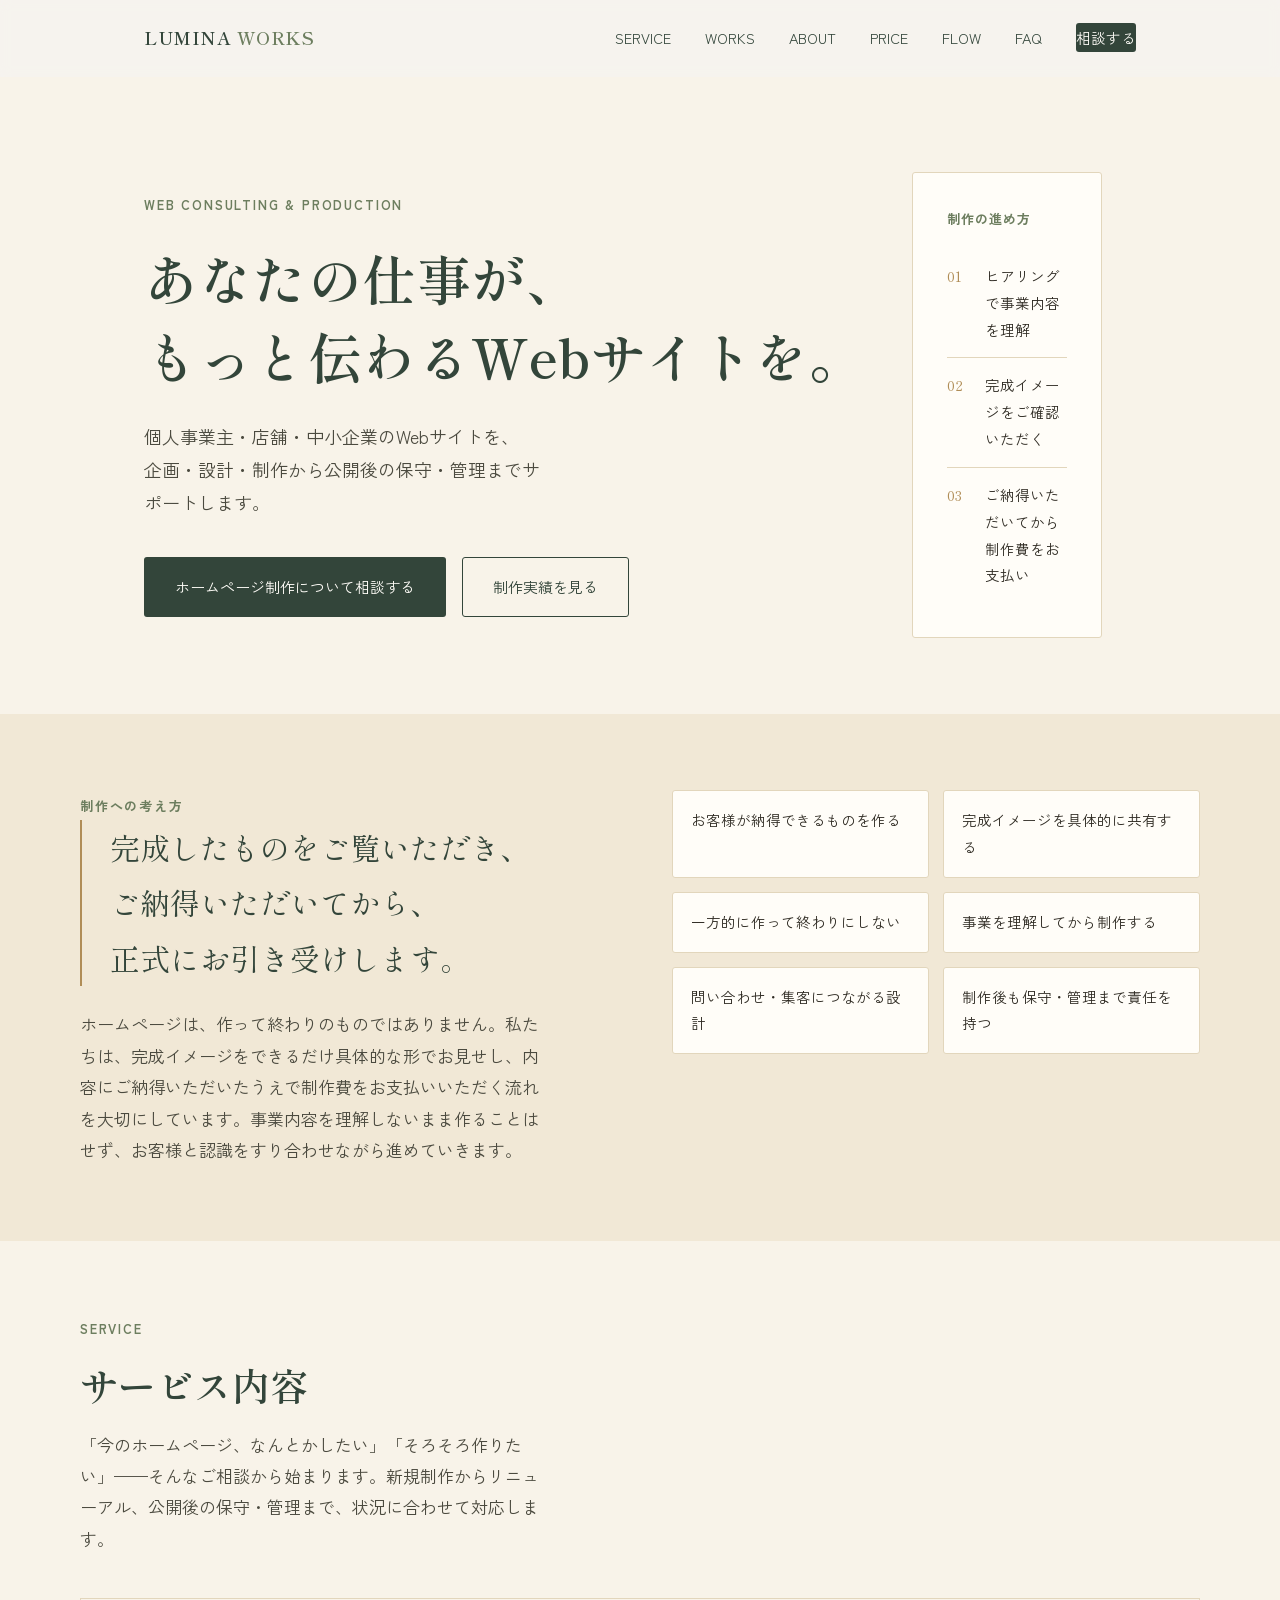
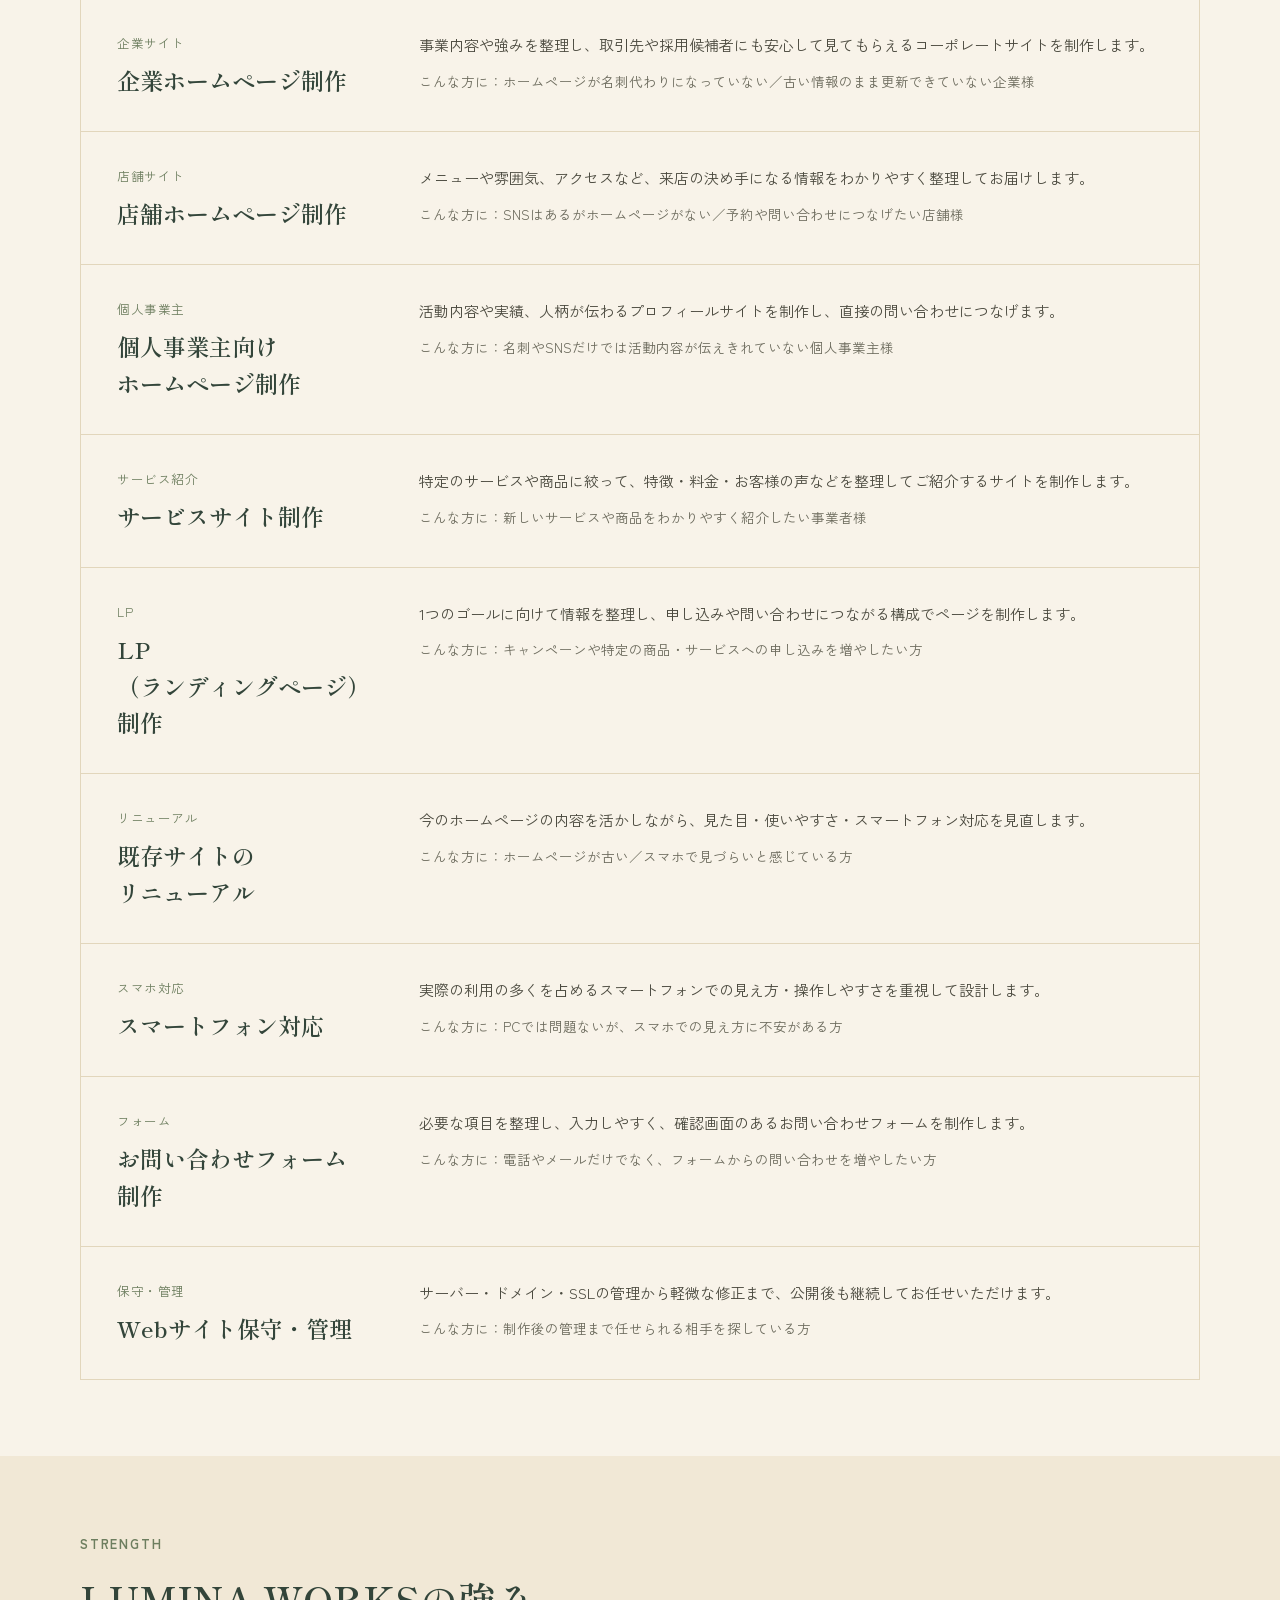
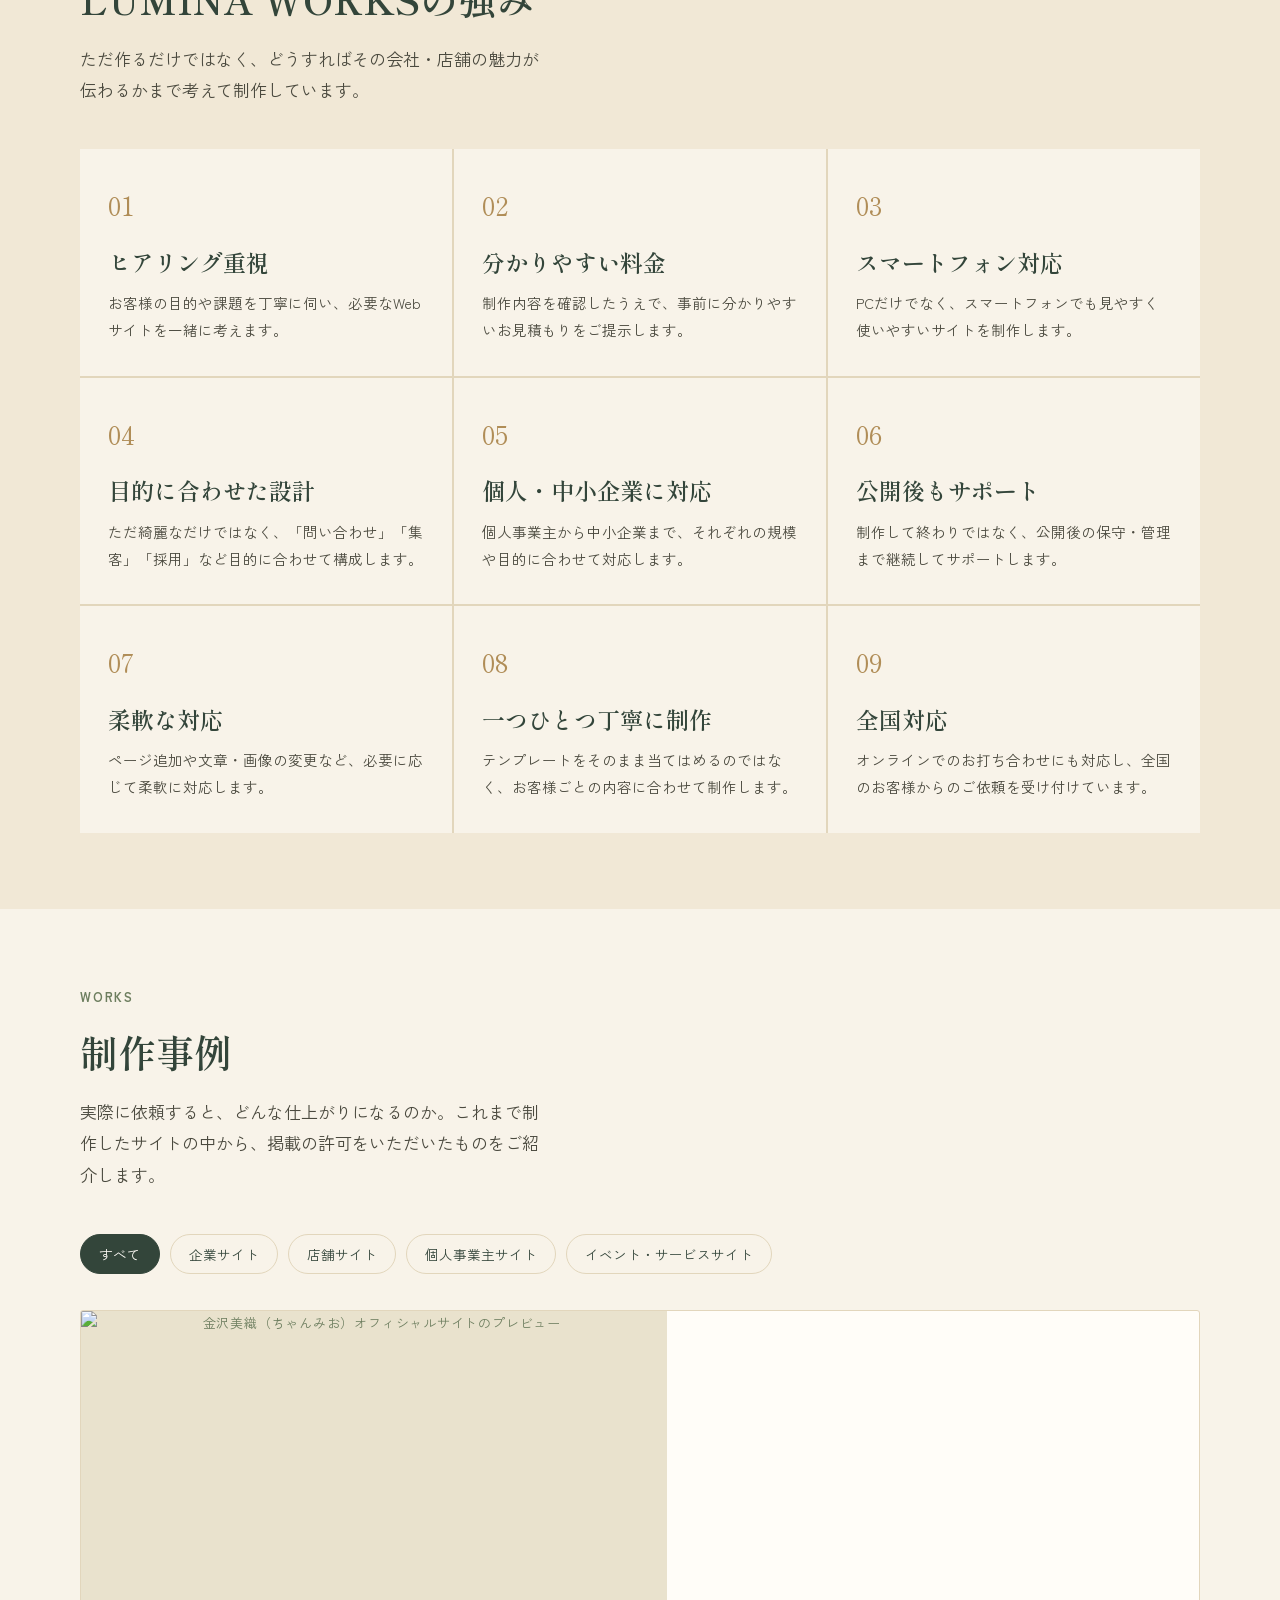
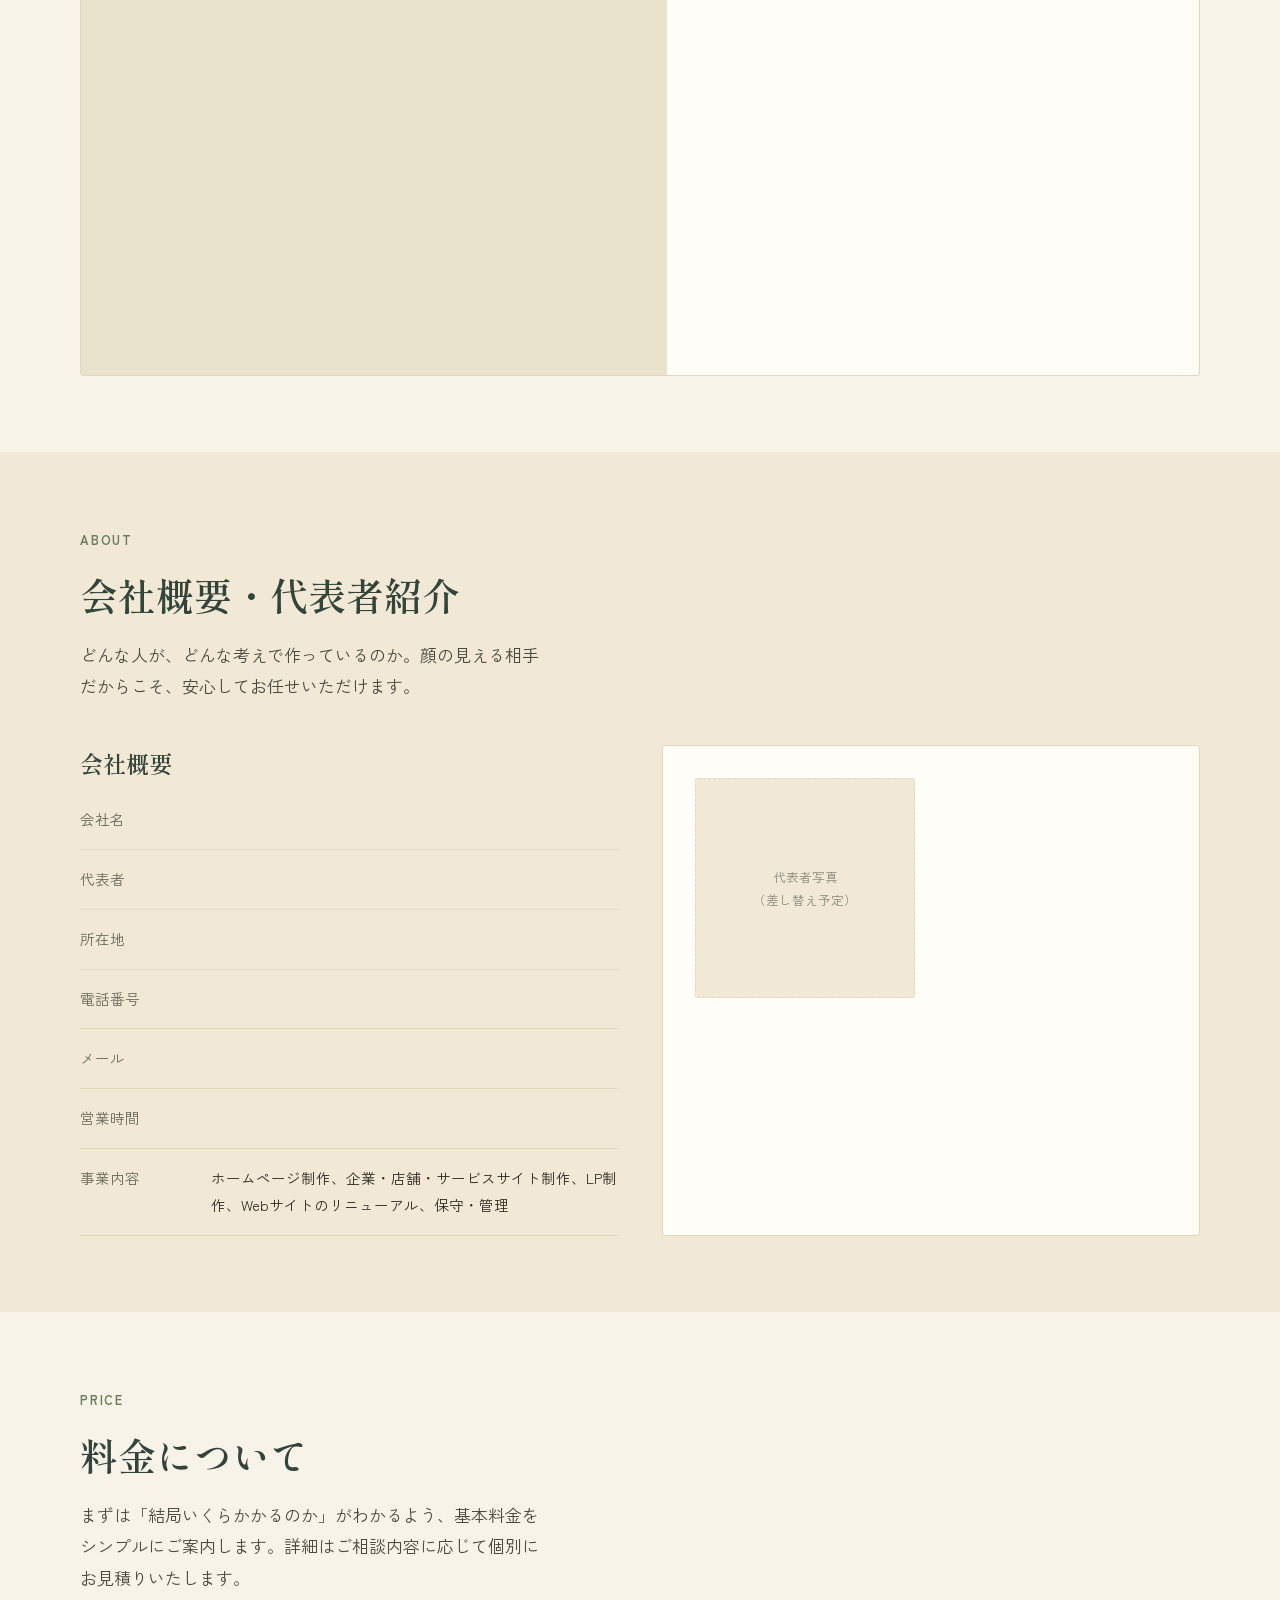
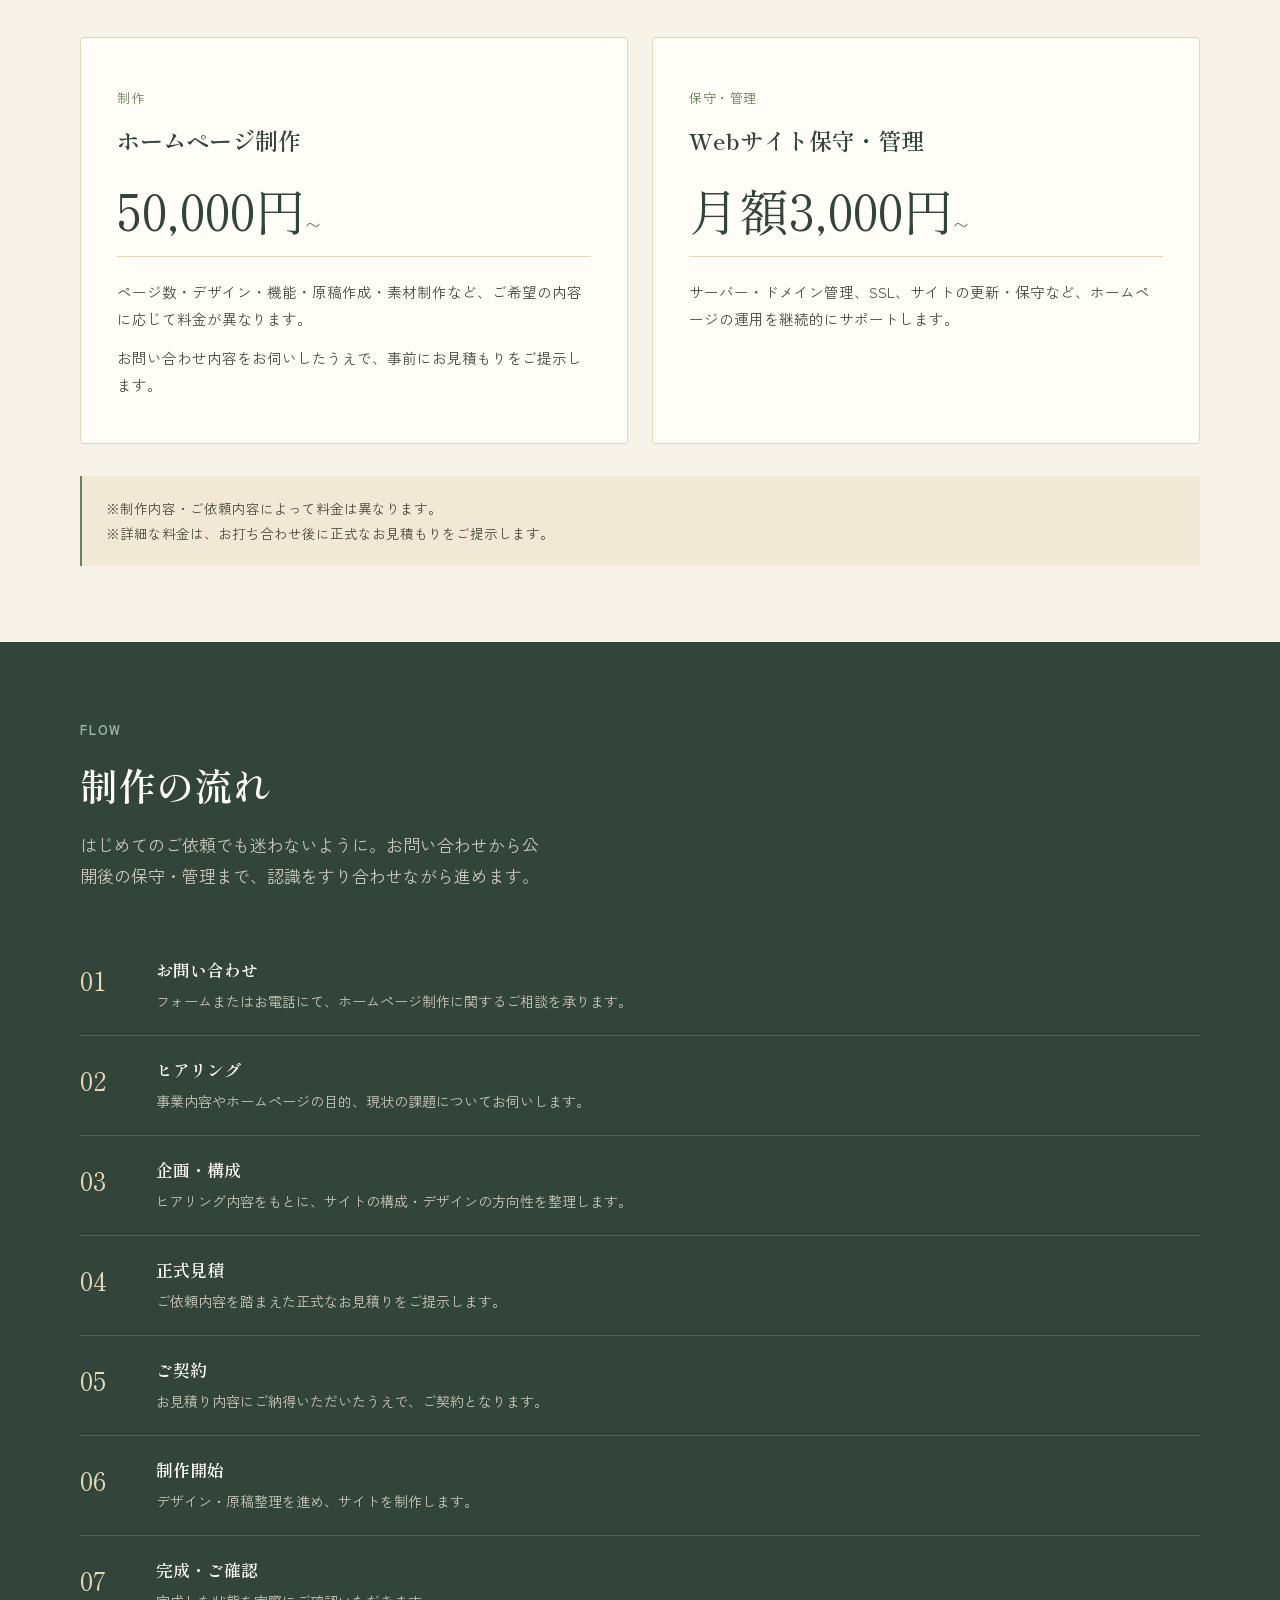
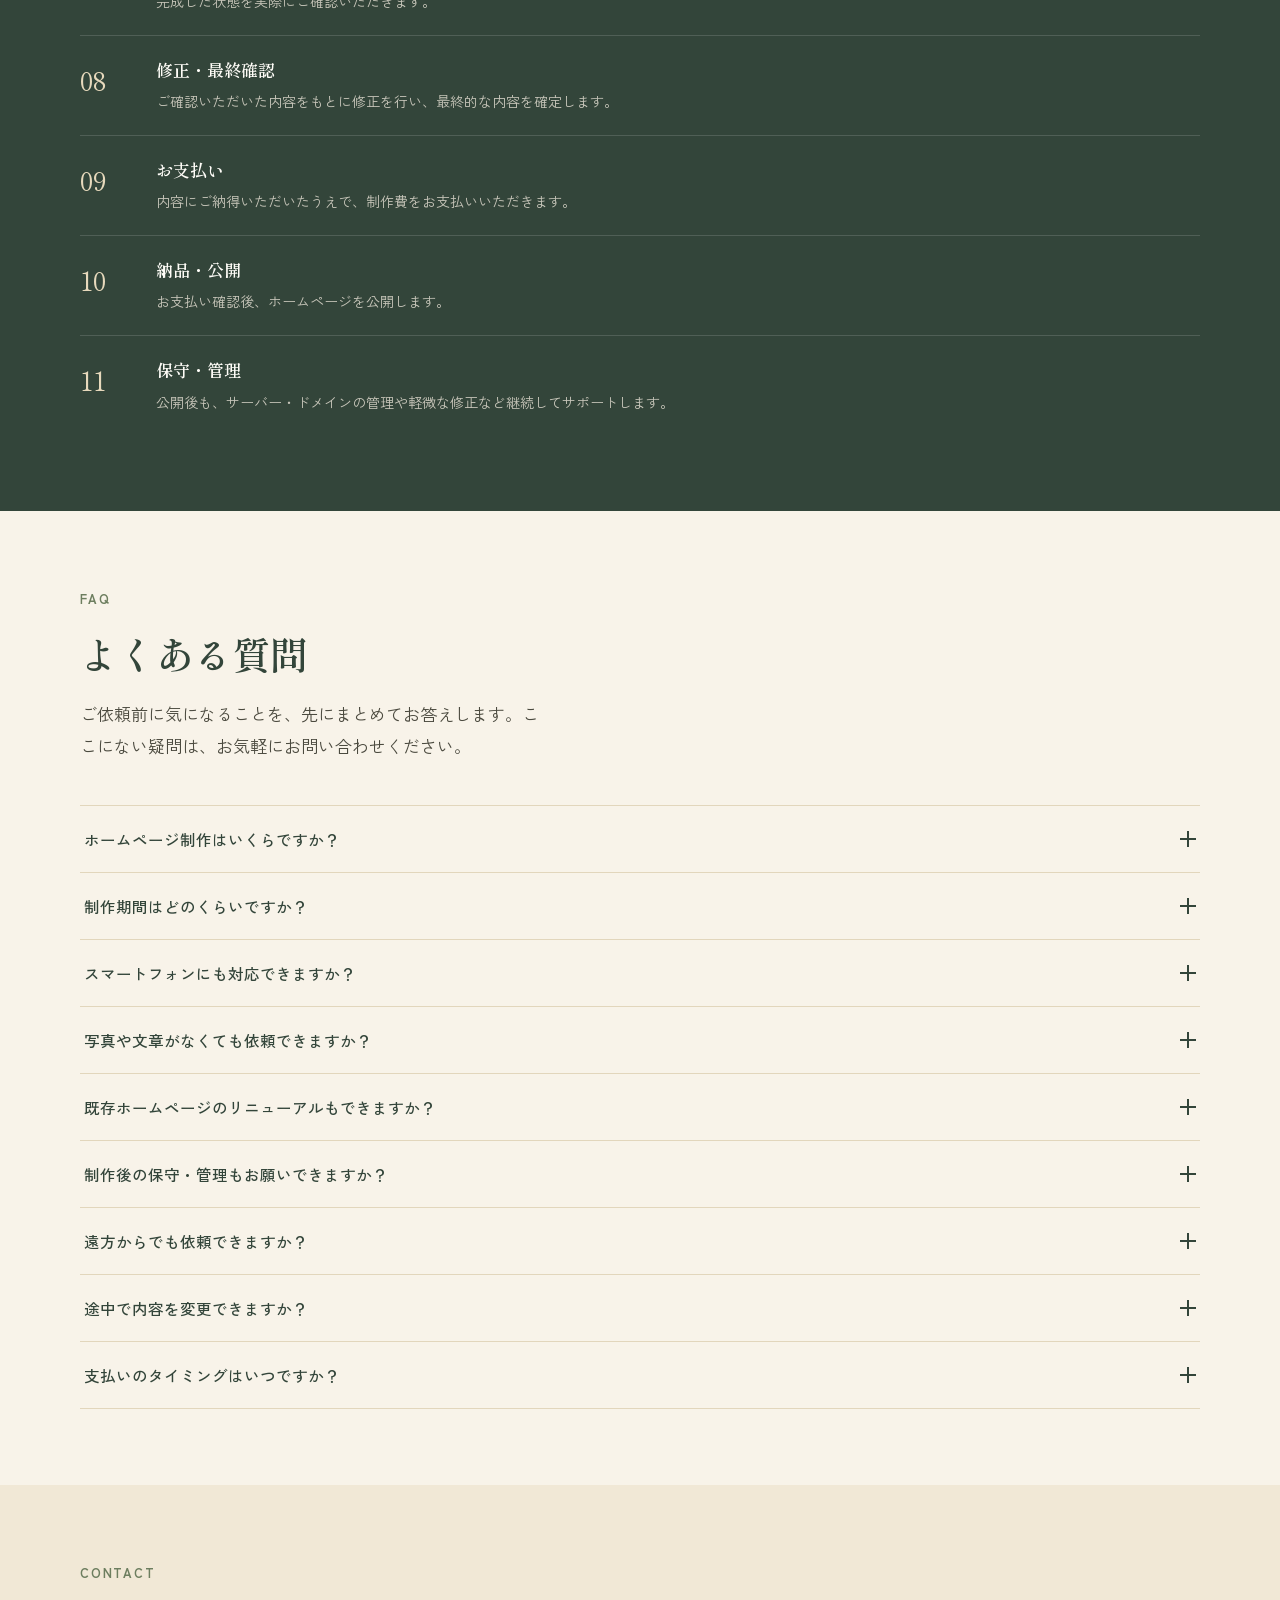
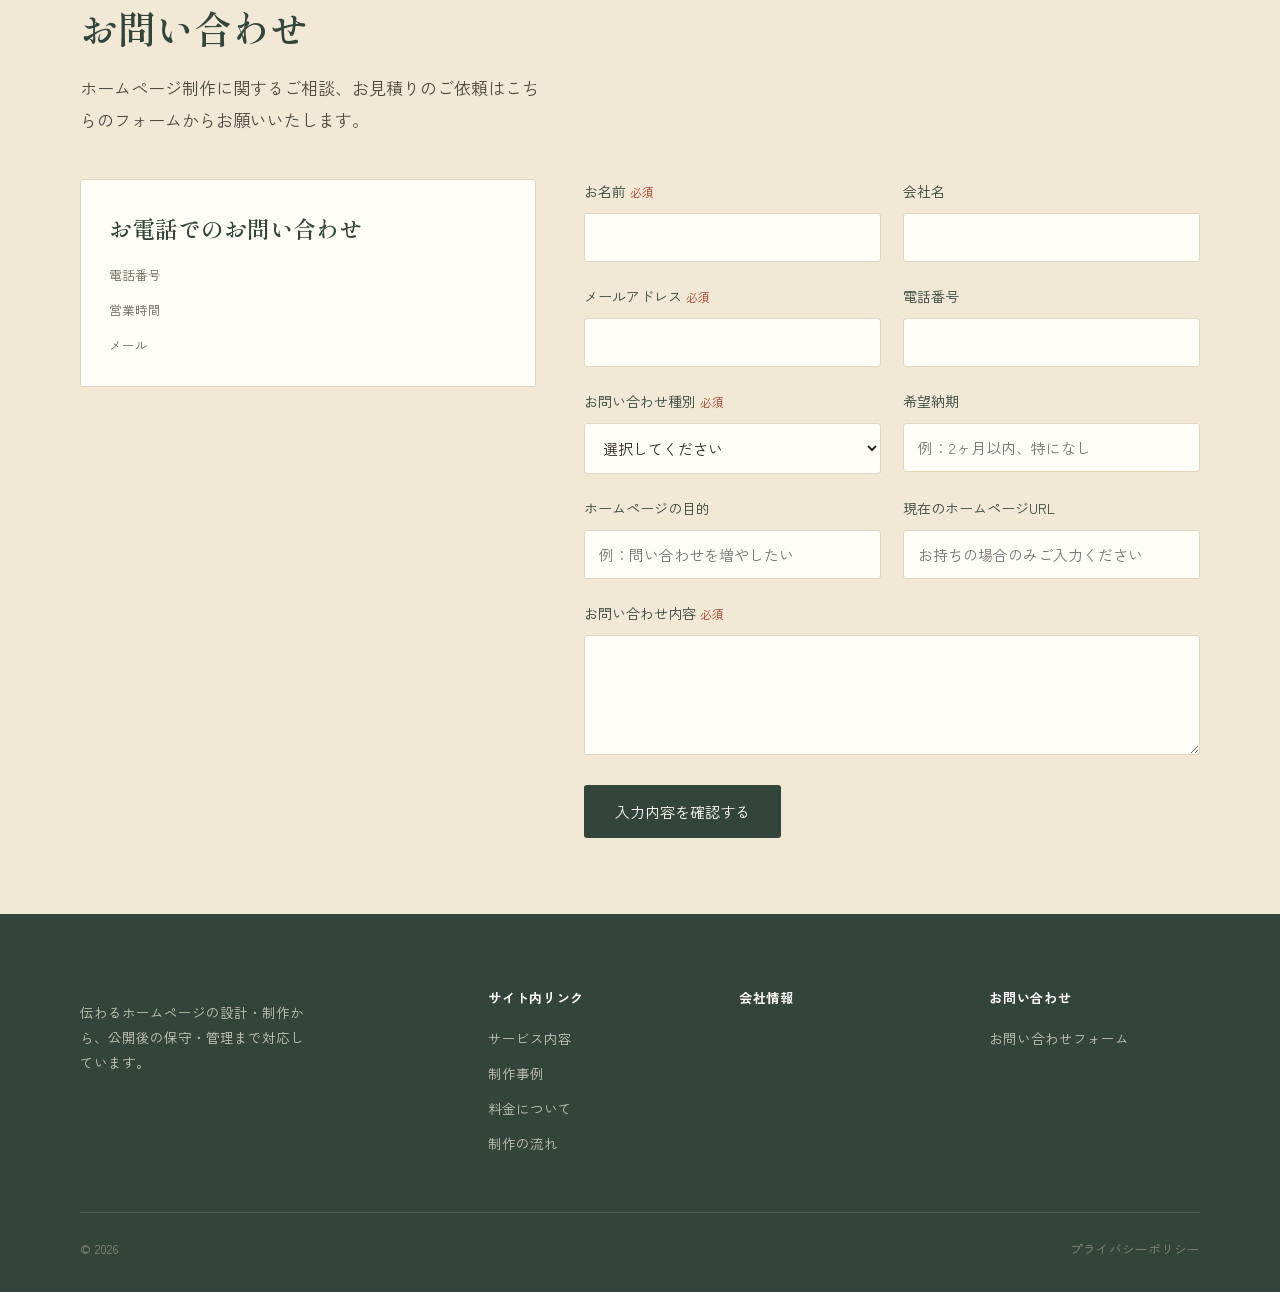
==== index.html @ ea038577 "Add files via upload" ====
<!DOCTYPE html>
<html lang="ja">
<head>
<script>document.documentElement.classList.add('has-js');</script>
<meta charset="UTF-8">
<meta name="viewport" content="width=device-width, initial-scale=1, viewport-fit=cover">
<title>株式会社LUMINA WORKS｜伝わるホームページ制作・運用</title>
<meta name="description" content="株式会社LUMINA WORKSは、企業・店舗・個人事業主のホームページ制作会社です。完成イメージをご確認いただき、ご納得いただいたうえで正式にお引き受けする制作スタイルで、問い合わせにつながるサイトを設計・制作します。">
<link rel="canonical" href="https://example.com/">
<link rel="icon" href="favicon.svg" type="image/svg+xml">

<meta property="og:type" content="website">
<meta property="og:site_name" content="株式会社LUMINA WORKS">
<meta property="og:title" content="株式会社LUMINA WORKS｜伝わるホームページ制作・運用">
<meta property="og:description" content="完成イメージをご確認いただき、ご納得いただいたうえで制作費をお支払いいただく。信頼を重視したホームページ制作会社です。">
<meta property="og:url" content="https://example.com/">
<meta property="og:image" content="https://example.com/assets/ogp.jpg">
<meta name="twitter:card" content="summary_large_image">

<link rel="preconnect" href="https://fonts.googleapis.com">
<link rel="preconnect" href="https://fonts.gstatic.com" crossorigin>
<link href="https://fonts.googleapis.com/css2?family=Shippori+Mincho:wght@500;600;700&family=Zen+Kaku+Gothic+New:wght@400;500;700&display=swap" rel="stylesheet">
<link rel="stylesheet" href="style.css">

<script type="application/ld+json">
{
  "@context": "https://schema.org",
  "@type": "ProfessionalService",
  "name": "株式会社LUMINA WORKS",
  "url": "https://example.com/",
  "description": "企業・店舗・個人事業主向けのホームページ制作、リニューアル、保守・管理を行う制作会社です。",
  "address": {
    "@type": "PostalAddress",
    "postalCode": "000-0000",
    "addressRegion": "〇〇県",
    "addressLocality": "〇〇市",
    "streetAddress": "〇〇 0-0-0"
  },
  "telephone": "000-0000-0000",
  "email": "info@example.com",
  "openingHours": "Mo-Fr 10:00-18:00"
}
</script>
</head>
<body>

<a class="skip-link" href="#main" style="position:absolute;left:-9999px;">本文へスキップ</a>

<header class="site-header" id="siteHeader">
  <div class="container">
    <a href="#top" class="brand">LUMINA <span>WORKS</span></a>

    <nav class="nav-desktop" aria-label="グローバルナビゲーション">
      <ul>
        <li><a href="#service">SERVICE</a></li>
        <li><a href="#works">WORKS</a></li>
        <li><a href="#about">ABOUT</a></li>
        <li><a href="#price">PRICE</a></li>
        <li><a href="#flow">FLOW</a></li>
        <li><a href="#faq">FAQ</a></li>
        <li><a href="#contact" class="nav-cta">相談する</a></li>
      </ul>
    </nav>

    <button class="nav-toggle" id="navToggle" aria-label="メニューを開く" aria-expanded="false" aria-controls="navMobile">
      <span></span><span></span><span></span>
    </button>
  </div>
</header>

<nav class="nav-mobile" id="navMobile" aria-label="モバイルナビゲーション">
  <ul>
    <li><a href="#service">SERVICE｜サービス内容</a></li>
    <li><a href="#works">WORKS｜制作事例</a></li>
    <li><a href="#about">ABOUT｜会社概要</a></li>
    <li><a href="#price">PRICE｜料金</a></li>
    <li><a href="#flow">FLOW｜制作の流れ</a></li>
    <li><a href="#faq">FAQ｜よくある質問</a></li>
    <li><a href="#contact">CONTACT｜お問い合わせ</a></li>
  </ul>
  <a href="#contact" class="btn btn-primary nav-cta" style="margin-left:4px;">ホームページ制作について相談する</a>
</nav>

<main id="main">

  <!-- ============ HERO ============ -->
  <section id="top" class="hero">
    <div class="hero-copy reveal">
      <span class="eyebrow">WEB CONSULTING &amp; PRODUCTION</span>
      <h1>あなたの仕事が、<br>もっと伝わるWebサイトを。</h1>
      <p class="lead">個人事業主・店舗・中小企業のWebサイトを、<br>企画・設計・制作から公開後の保守・管理までサポートします。</p>
      <div class="hero-cta">
        <a href="#contact" class="btn btn-primary">ホームページ制作について相談する</a>
        <a href="#works" class="btn btn-secondary">制作実績を見る</a>
      </div>
    </div>

    <div class="hero-panel reveal">
      <p class="hero-panel-title">制作の進め方</p>
      <ul class="hero-flow-mini">
        <li><span class="num">01</span><span>ヒアリングで事業内容を理解</span></li>
        <li><span class="num">02</span><span>完成イメージをご確認いただく</span></li>
        <li><span class="num">03</span><span>ご納得いただいてから制作費をお支払い</span></li>
      </ul>
    </div>
  </section>

  <!-- ============ PHILOSOPHY ============ -->
  <section class="bg-deep">
    <div class="section-inner philosophy-grid">
      <div class="reveal">
        <span class="eyebrow">制作への考え方</span>
        <p class="philosophy-quote">完成したものをご覧いただき、<br>ご納得いただいてから、<br>正式にお引き受けします。</p>
        <p class="lead philosophy-note">
          ホームページは、作って終わりのものではありません。私たちは、完成イメージをできるだけ具体的な形でお見せし、内容にご納得いただいたうえで制作費をお支払いいただく流れを大切にしています。事業内容を理解しないまま作ることはせず、お客様と認識をすり合わせながら進めていきます。
        </p>
      </div>

      <ul class="value-list reveal">
        <li>お客様が納得できるものを作る</li>
        <li>完成イメージを具体的に共有する</li>
        <li>一方的に作って終わりにしない</li>
        <li>事業を理解してから制作する</li>
        <li>問い合わせ・集客につながる設計</li>
        <li>制作後も保守・管理まで責任を持つ</li>
      </ul>
    </div>
  </section>

  <!-- ============ SERVICE ============ -->
  <section id="service">
    <div class="section-inner">
      <div class="section-head reveal">
        <span class="eyebrow">SERVICE</span>
        <h2>サービス内容</h2>
        <p class="lead">「今のホームページ、なんとかしたい」「そろそろ作りたい」——そんなご相談から始まります。新規制作からリニューアル、公開後の保守・管理まで、状況に合わせて対応します。</p>
      </div>

      <div class="service-list reveal">
        <article class="service-item">
          <div>
            <span class="tag">企業サイト</span>
            <h3>企業ホームページ<wbr>制作</h3>
          </div>
          <div>
            <p>事業内容や強みを整理し、取引先や採用候補者にも安心して見てもらえるコーポレートサイトを制作します。</p>
            <p class="for-whom">こんな方に：ホームページが名刺代わりになっていない／古い情報のまま更新できていない企業様</p>
          </div>
        </article>

        <article class="service-item">
          <div>
            <span class="tag">店舗サイト</span>
            <h3>店舗ホームページ<wbr>制作</h3>
          </div>
          <div>
            <p>メニューや雰囲気、アクセスなど、来店の決め手になる情報をわかりやすく整理してお届けします。</p>
            <p class="for-whom">こんな方に：SNSはあるがホームページがない／予約や問い合わせにつなげたい店舗様</p>
          </div>
        </article>

        <article class="service-item">
          <div>
            <span class="tag">個人事業主</span>
            <h3>個人事業主向け<wbr>ホームページ制作</h3>
          </div>
          <div>
            <p>活動内容や実績、人柄が伝わるプロフィールサイトを制作し、直接の問い合わせにつなげます。</p>
            <p class="for-whom">こんな方に：名刺やSNSだけでは活動内容が伝えきれていない個人事業主様</p>
          </div>
        </article>

        <article class="service-item">
          <div>
            <span class="tag">サービス紹介</span>
            <h3>サービスサイト<wbr>制作</h3>
          </div>
          <div>
            <p>特定のサービスや商品に絞って、特徴・料金・お客様の声などを整理してご紹介するサイトを制作します。</p>
            <p class="for-whom">こんな方に：新しいサービスや商品をわかりやすく紹介したい事業者様</p>
          </div>
        </article>

        <article class="service-item">
          <div>
            <span class="tag">LP</span>
            <h3>LP（ランディングページ）<wbr>制作</h3>
          </div>
          <div>
            <p>1つのゴールに向けて情報を整理し、申し込みや問い合わせにつながる構成でページを制作します。</p>
            <p class="for-whom">こんな方に：キャンペーンや特定の商品・サービスへの申し込みを増やしたい方</p>
          </div>
        </article>

        <article class="service-item">
          <div>
            <span class="tag">リニューアル</span>
            <h3>既存サイトの<wbr>リニューアル</h3>
          </div>
          <div>
            <p>今のホームページの内容を活かしながら、見た目・使いやすさ・スマートフォン対応を見直します。</p>
            <p class="for-whom">こんな方に：ホームページが古い／スマホで見づらいと感じている方</p>
          </div>
        </article>

        <article class="service-item">
          <div>
            <span class="tag">スマホ対応</span>
            <h3>スマートフォン<wbr>対応</h3>
          </div>
          <div>
            <p>実際の利用の多くを占めるスマートフォンでの見え方・操作しやすさを重視して設計します。</p>
            <p class="for-whom">こんな方に：PCでは問題ないが、スマホでの見え方に不安がある方</p>
          </div>
        </article>

        <article class="service-item">
          <div>
            <span class="tag">フォーム</span>
            <h3>お問い合わせフォーム<wbr>制作</h3>
          </div>
          <div>
            <p>必要な項目を整理し、入力しやすく、確認画面のあるお問い合わせフォームを制作します。</p>
            <p class="for-whom">こんな方に：電話やメールだけでなく、フォームからの問い合わせを増やしたい方</p>
          </div>
        </article>

        <article class="service-item">
          <div>
            <span class="tag">保守・管理</span>
            <h3>Webサイト保守<wbr>・管理</h3>
          </div>
          <div>
            <p>サーバー・ドメイン・SSLの管理から軽微な修正まで、公開後も継続してお任せいただけます。</p>
            <p class="for-whom">こんな方に：制作後の管理まで任せられる相手を探している方</p>
          </div>
        </article>
      </div>
    </div>
  </section>

  <!-- ============ STRENGTHS ============ -->
  <section class="bg-deep">
    <div class="section-inner">
      <div class="section-head reveal">
        <span class="eyebrow">STRENGTH</span>
        <h2>LUMINA WORKSの強み</h2>
        <p class="lead">ただ作るだけではなく、どうすればその会社・店舗の魅力が伝わるかまで考えて制作しています。</p>
      </div>

      <div class="strength-grid reveal">
        <div class="strength-card">
          <span class="num">01</span>
          <h3>ヒアリング重視</h3>
          <p>お客様の目的や課題を丁寧に伺い、必要なWebサイトを一緒に考えます。</p>
        </div>
        <div class="strength-card">
          <span class="num">02</span>
          <h3>分かりやすい料金</h3>
          <p>制作内容を確認したうえで、事前に分かりやすいお見積もりをご提示します。</p>
        </div>
        <div class="strength-card">
          <span class="num">03</span>
          <h3>スマートフォン<wbr>対応</h3>
          <p>PCだけでなく、スマートフォンでも見やすく使いやすいサイトを制作します。</p>
        </div>
        <div class="strength-card">
          <span class="num">04</span>
          <h3>目的に合わせた設計</h3>
          <p>ただ綺麗なだけではなく、「問い合わせ」「集客」「採用」など目的に合わせて構成します。</p>
        </div>
        <div class="strength-card">
          <span class="num">05</span>
          <h3>個人・中小企業に対応</h3>
          <p>個人事業主から中小企業まで、それぞれの規模や目的に合わせて対応します。</p>
        </div>
        <div class="strength-card">
          <span class="num">06</span>
          <h3>公開後もサポート</h3>
          <p>制作して終わりではなく、公開後の保守・管理まで継続してサポートします。</p>
        </div>
        <div class="strength-card">
          <span class="num">07</span>
          <h3>柔軟な対応</h3>
          <p>ページ追加や文章・画像の変更など、必要に応じて柔軟に対応します。</p>
        </div>
        <div class="strength-card">
          <span class="num">08</span>
          <h3>一つひとつ丁寧に<wbr>制作</h3>
          <p>テンプレートをそのまま当てはめるのではなく、お客様ごとの内容に合わせて制作します。</p>
        </div>
        <div class="strength-card">
          <span class="num">09</span>
          <h3>全国対応</h3>
          <p>オンラインでのお打ち合わせにも対応し、全国のお客様からのご依頼を受け付けています。</p>
        </div>
      </div>
    </div>
  </section>

  <!-- ============ WORKS ============ -->
  <section id="works">
    <div class="section-inner">
      <div class="section-head reveal">
        <span class="eyebrow">WORKS</span>
        <h2>制作事例</h2>
        <p class="lead">実際に依頼すると、どんな仕上がりになるのか。これまで制作したサイトの中から、掲載の許可をいただいたものをご紹介します。</p>
      </div>

      <div class="works-filter reveal" id="worksFilter" role="tablist" aria-label="制作事例のカテゴリー絞り込み">
        <button type="button" class="is-active" data-filter="all">すべて</button>
        <button type="button" data-filter="企業サイト">企業サイト</button>
        <button type="button" data-filter="店舗サイト">店舗サイト</button>
        <button type="button" data-filter="個人事業主サイト">個人事業主サイト</button>
        <button type="button" data-filter="イベント・サービスサイト">イベント・サービスサイト</button>
      </div>

      <div class="works-grid reveal is-single" id="worksGrid" data-static="true">
        <article class="work-card" data-category="個人・サービスサイト" data-filter-group="個人事業主サイト">
          <a href="chanmio.html">
            <div class="work-thumb has-image">
              <img src="chanmio-pc.png" alt="金沢美織（ちゃんみお）オフィシャルサイトのプレビュー" loading="lazy">
            </div>
            <div class="work-body">
              <span class="work-cat">個人・サービスサイト</span>
              <h3>金沢美織（ちゃんみお） オフィシャルサイト</h3>
              <p>企業・イベントMC、司会として活動する金沢美織（ちゃんみお）様の公式サイト。プロフィール、司会実績、料金、FAQ、お問い合わせなどを掲載し、実際に仕事の依頼につながる構成で制作しました。</p>
              <ul class="work-roles">
                <li>企画・構成</li>
                <li>デザイン</li>
                <li>コーディング</li>
                <li>レスポンシブ対応</li>
              </ul>
              <div class="work-foot">
                <span class="work-status">制作実績</span>
                <span class="work-cta">実績を見る　→</span>
              </div>
            </div>
          </a>
        </article>
      </div>
    </div>
  </section>

  <!-- ============ ABOUT ============ -->
  <section id="about" class="bg-deep">
    <div class="section-inner">
      <div class="section-head reveal">
        <span class="eyebrow">ABOUT</span>
        <h2>会社概要・代表者紹介</h2>
        <p class="lead">どんな人が、どんな考えで作っているのか。顔の見える相手だからこそ、安心してお任せいただけます。</p>
      </div>

      <div class="about-grid">
        <div class="reveal">
          <h3>会社概要</h3>
          <table class="about-table">
            <tbody>
              <tr><th>会社名</th><td id="aboutCompanyName"></td></tr>
              <tr><th>代表者</th><td id="aboutRep"></td></tr>
              <tr><th>所在地</th><td id="aboutAddress"></td></tr>
              <tr><th>電話番号</th><td id="aboutTel"></td></tr>
              <tr><th>メール</th><td id="aboutEmail"></td></tr>
              <tr><th>営業時間</th><td id="aboutHours"></td></tr>
              <tr><th>事業内容</th><td>ホームページ制作、企業・店舗・サービスサイト制作、LP制作、Webサイトのリニューアル、保守・管理</td></tr>
            </tbody>
          </table>
        </div>

        <div class="profile-card reveal">
          <div class="profile-photo" id="profilePhotoArea">代表者写真<br>（差し替え予定）</div>
          <div>
            <span class="profile-role" id="profileRole"></span>
            <p class="profile-name" id="profileName"></p>
            <p class="profile-text" id="profileMessage"></p>
          </div>
        </div>
      </div>
    </div>
  </section>

  <!-- ============ PRICE ============ -->
  <section id="price">
    <div class="section-inner">
      <div class="section-head reveal">
        <span class="eyebrow">PRICE</span>
        <h2>料金について</h2>
        <p class="lead">まずは「結局いくらかかるのか」がわかるよう、基本料金をシンプルにご案内します。詳細はご相談内容に応じて個別にお見積りいたします。</p>
      </div>

      <div class="price-grid reveal">
        <div class="price-card">
          <span class="tag">制作</span>
          <h3>ホームページ制作</h3>
          <p class="price-num" id="priceHomepage">50,000円<small>〜</small></p>
          <p class="price-desc">ページ数・デザイン・機能・原稿作成・素材制作など、ご希望の内容に応じて料金が異なります。</p>
          <p class="price-desc">お問い合わせ内容をお伺いしたうえで、事前にお見積もりをご提示します。</p>
        </div>

        <div class="price-card">
          <span class="tag">保守・管理</span>
          <h3>Webサイト保守<wbr>・管理</h3>
          <p class="price-num" id="priceMaintenance">月額3,000円<small>〜</small></p>
          <p class="price-desc">サーバー・ドメイン管理、SSL、サイトの更新・保守など、ホームページの運用を継続的にサポートします。</p>
        </div>
      </div>

      <p class="price-disclaimer reveal">
        ※制作内容・ご依頼内容によって料金は異なります。<br>
        ※詳細な料金は、お打ち合わせ後に正式なお見積もりをご提示します。
      </p>
    </div>
  </section>

  <!-- ============ FLOW ============ -->
  <section id="flow" class="bg-navy">
    <div class="section-inner">
      <div class="section-head reveal">
        <span class="eyebrow">FLOW</span>
        <h2>制作の流れ</h2>
        <p class="lead">はじめてのご依頼でも迷わないように。お問い合わせから公開後の保守・管理まで、認識をすり合わせながら進めます。</p>
      </div>

      <div class="flow-list reveal">
        <div class="flow-item"><span class="num">01</span><div><h3>お問い合わせ</h3><p>フォームまたはお電話にて、ホームページ制作に関するご相談を承ります。</p></div></div>
        <div class="flow-item"><span class="num">02</span><div><h3>ヒアリング</h3><p>事業内容やホームページの目的、現状の課題についてお伺いします。</p></div></div>
        <div class="flow-item"><span class="num">03</span><div><h3>企画・構成</h3><p>ヒアリング内容をもとに、サイトの構成・デザインの方向性を整理します。</p></div></div>
        <div class="flow-item"><span class="num">04</span><div><h3>正式見積</h3><p>ご依頼内容を踏まえた正式なお見積りをご提示します。</p></div></div>
        <div class="flow-item"><span class="num">05</span><div><h3>ご契約</h3><p>お見積り内容にご納得いただいたうえで、ご契約となります。</p></div></div>
        <div class="flow-item"><span class="num">06</span><div><h3>制作開始</h3><p>デザイン・原稿整理を進め、サイトを制作します。</p></div></div>
        <div class="flow-item"><span class="num">07</span><div><h3>完成・ご確認</h3><p>完成した状態を実際にご確認いただきます。</p></div></div>
        <div class="flow-item"><span class="num">08</span><div><h3>修正・最終確認</h3><p>ご確認いただいた内容をもとに修正を行い、最終的な内容を確定します。</p></div></div>
        <div class="flow-item"><span class="num">09</span><div><h3>お支払い</h3><p>内容にご納得いただいたうえで、制作費をお支払いいただきます。</p></div></div>
        <div class="flow-item"><span class="num">10</span><div><h3>納品・公開</h3><p>お支払い確認後、ホームページを公開します。</p></div></div>
        <div class="flow-item"><span class="num">11</span><div><h3>保守・管理</h3><p>公開後も、サーバー・ドメインの管理や軽微な修正など継続してサポートします。</p></div></div>
      </div>
    </div>
  </section>

  <!-- ============ FAQ ============ -->
  <section id="faq">
    <div class="section-inner">
      <div class="section-head reveal">
        <span class="eyebrow">FAQ</span>
        <h2>よくある質問</h2>
        <p class="lead">ご依頼前に気になることを、先にまとめてお答えします。ここにない疑問は、お気軽にお問い合わせください。</p>
      </div>

      <div class="faq-list reveal" id="faqList">
        <div class="faq-item">
          <button class="faq-q" aria-expanded="false">ホームページ制作はいくらですか？<span class="icon"></span></button>
          <div class="faq-a"><p>50,000円からご案内しています。ページ数・デザイン・機能などによって料金は異なるため、詳しくはお問い合わせください。内容をお伺いしたうえで、正式なお見積りをご案内します。</p></div>
        </div>
        <div class="faq-item">
          <button class="faq-q" aria-expanded="false">制作期間はどのくらいですか？<span class="icon"></span></button>
          <div class="faq-a"><p>サイトの規模や内容によって異なります。ヒアリング後、正式見積りの際に制作期間の目安もあわせてご案内します。</p></div>
        </div>
        <div class="faq-item">
          <button class="faq-q" aria-expanded="false">スマートフォンにも対応できますか？<span class="icon"></span></button>
          <div class="faq-a"><p>はい。すべての制作において、スマートフォンでの表示・操作性を前提に設計しています。</p></div>
        </div>
        <div class="faq-item">
          <button class="faq-q" aria-expanded="false">写真や文章がなくても依頼できますか？<span class="icon"></span></button>
          <div class="faq-a"><p>ご相談ください。ヒアリングを通じて内容を整理しながら、原稿作成や写真素材についてもあわせてご案内できます。</p></div>
        </div>
        <div class="faq-item">
          <button class="faq-q" aria-expanded="false">既存ホームページのリニューアルもできますか？<span class="icon"></span></button>
          <div class="faq-a"><p>はい、対応しています。現在のサイトの内容を活かしながら、見た目や使いやすさ、スマートフォン対応を見直します。</p></div>
        </div>
        <div class="faq-item">
          <button class="faq-q" aria-expanded="false">制作後の保守・管理もお願いできますか？<span class="icon"></span></button>
          <div class="faq-a"><p>月額3,000円から、サーバー・ドメイン・SSLの管理や軽微な修正など、公開後の保守・管理まで対応しています。</p></div>
        </div>
        <div class="faq-item">
          <button class="faq-q" aria-expanded="false">遠方からでも依頼できますか？<span class="icon"></span></button>
          <div class="faq-a"><p>はい、可能です。オンラインでのやり取りを中心に、全国からのご依頼に対応しています。</p></div>
        </div>
        <div class="faq-item">
          <button class="faq-q" aria-expanded="false">途中で内容を変更できますか？<span class="icon"></span></button>
          <div class="faq-a"><p>制作の進行状況にもよりますが、都度ご相談いただければ対応可能な範囲をご案内します。大きな変更については、別途ご相談させてください。</p></div>
        </div>
        <div class="faq-item">
          <button class="faq-q" aria-expanded="false">支払いのタイミングはいつですか？<span class="icon"></span></button>
          <div class="faq-a"><p>サイト完成後、お客様に内容をご確認いただき、最終的な内容にご納得いただいたうえで制作費をお支払いいただく流れを基本としています。</p></div>
        </div>
      </div>
    </div>
  </section>

  <!-- ============ CONTACT ============ -->
  <section id="contact" class="bg-deep">
    <div class="section-inner">
      <div class="section-head reveal">
        <span class="eyebrow">CONTACT</span>
        <h2>お問い合わせ</h2>
        <p class="lead">ホームページ制作に関するご相談、お見積りのご依頼はこちらのフォームからお願いいたします。</p>
      </div>

      <div class="contact-wrap">
        <div class="contact-info-card reveal">
          <h3>お電話でのお問い合わせ</h3>
          <ul>
            <li><strong>電話番号</strong><span id="contactTel"></span></li>
            <li><strong>営業時間</strong><span id="contactHours"></span></li>
            <li><strong>メール</strong><span id="contactEmail"></span></li>
          </ul>
        </div>

        <form id="contactForm" class="reveal" novalidate>
          <!-- STEP 1：入力 -->
          <div class="form-step is-active" data-step="1">
            <div class="form-row form-row-2">
              <div class="form-group">
                <label for="f-name">お名前<span class="req">必須</span></label>
                <input type="text" id="f-name" name="name" required autocomplete="name">
              </div>
              <div class="form-group">
                <label for="f-company">会社名</label>
                <input type="text" id="f-company" name="company" autocomplete="organization">
              </div>
            </div>
            <div class="form-row form-row-2">
              <div class="form-group">
                <label for="f-email">メールアドレス<span class="req">必須</span></label>
                <input type="email" id="f-email" name="email" required autocomplete="email">
              </div>
              <div class="form-group">
                <label for="f-tel">電話番号</label>
                <input type="tel" id="f-tel" name="tel" autocomplete="tel">
              </div>
            </div>
            <div class="form-row form-row-2">
              <div class="form-group">
                <label for="f-type">お問い合わせ種別<span class="req">必須</span></label>
                <select id="f-type" name="type" required>
                  <option value="">選択してください</option>
                  <option>新規ホームページ制作</option>
                  <option>ホームページリニューアル</option>
                  <option>LP制作</option>
                  <option>保守・管理</option>
                  <option>その他</option>
                </select>
              </div>
              <div class="form-group">
                <label for="f-deadline">希望納期</label>
                <input type="text" id="f-deadline" name="deadline" placeholder="例：2ヶ月以内、特になし">
              </div>
            </div>
            <div class="form-row form-row-2">
              <div class="form-group">
                <label for="f-purpose">ホームページの目的</label>
                <input type="text" id="f-purpose" name="purpose" placeholder="例：問い合わせを増やしたい">
              </div>
              <div class="form-group">
                <label for="f-url">現在のホームページURL</label>
                <input type="text" id="f-url" name="url" placeholder="お持ちの場合のみご入力ください">
              </div>
            </div>
            <div class="form-group">
              <label for="f-message">お問い合わせ内容<span class="req">必須</span></label>
              <textarea id="f-message" name="message" required></textarea>
            </div>
            <div class="form-actions">
              <button type="button" class="btn btn-primary" id="toConfirm">入力内容を確認する</button>
            </div>
          </div>

          <!-- STEP 2：確認 -->
          <div class="form-step" data-step="2">
            <table class="confirm-table" id="confirmTable"></table>
            <div class="form-actions">
              <button type="button" class="btn btn-secondary" id="backToForm">内容を修正する</button>
              <button type="submit" class="btn btn-primary" id="submitForm">この内容で送信する</button>
            </div>
          </div>

          <!-- STEP 3：完了 -->
          <div class="form-step" data-step="3">
            <div class="form-success">
              <h3>お問い合わせありがとうございました</h3>
              <p class="lead text-center">内容を確認のうえ、担当者より折り返しご連絡いたします。今しばらくお待ちください。</p>
            </div>
          </div>
        </form>
      </div>
    </div>
  </section>

</main>

<footer class="site-footer">
  <div class="footer-grid">
    <div>
      <p class="footer-brand" id="footerCompanyName"></p>
      <p style="font-size:13.5px; max-width:32ch;">伝わるホームページの設計・制作から、公開後の保守・管理まで対応しています。</p>
      <div class="footer-sns" id="footerSns"></div>
    </div>

    <div class="footer-col">
      <h4>サイト内リンク</h4>
      <ul>
        <li><a href="#service">サービス内容</a></li>
        <li><a href="#works">制作事例</a></li>
        <li><a href="#price">料金について</a></li>
        <li><a href="#flow">制作の流れ</a></li>
      </ul>
    </div>

    <div class="footer-col">
      <h4>会社情報</h4>
      <ul id="footerCompanyInfo"></ul>
    </div>

    <div class="footer-col">
      <h4>お問い合わせ</h4>
      <ul>
        <li><a href="#contact">お問い合わせフォーム</a></li>
        <li id="footerTel"></li>
        <li id="footerEmail"></li>
      </ul>
    </div>
  </div>

  <div class="footer-bottom">
    <span id="footerCopy"></span>
    <a href="privacy.html">プライバシーポリシー</a>
  </div>
</footer>

<script src="config.js"></script>
<script src="script.js"></script>
</body>
</html>
---- style.css ----
/* ============================================================
   LUMINA WORKS — style.css
   design tokens
   ============================================================ */
:root{
  /* --- color --- */
  --c-paper:      #F8F3E9;   /* 温かみのあるアイボリー（背景） */
  --c-paper-deep: #F1E8D6;   /* セクション区切り用の少し濃いアイボリー */
  --c-ink:        #2E2A22;   /* 温かみのあるチャコール（本文） */
  --c-navy:       #33453A;   /* 深みのあるグリーン（見出し・主要ボタン／旧ネイビーの置き換え） */
  --c-navy-soft:  #435A48;
  --c-green:      #6D7E5F;   /* セージグリーン（タグ・カテゴリー等の控えめなアクセント） */
  --c-green-soft: #E9E2CD;
  --c-gold:       #B08D57;   /* ごく控えめなゴールド（数字・リンクの小さなアクセント） */
  --c-gold-soft:  #E7D9BC;
  --c-line:       #E2D6BC;   /* ボーダー */
  --c-white:      #FFFDF8;

  /* --- type --- */
  --f-serif: "Shippori Mincho", "Noto Serif JP", "Hiragino Mincho ProN", serif;
  --f-sans:  "Zen Kaku Gothic New", "Noto Sans JP", "Hiragino Sans", sans-serif;

  /* --- layout --- */
  --w-max: 1120px;
  --pad: clamp(20px, 5vw, 64px);
  --radius: 3px;
}

*,*::before,*::after{ box-sizing:border-box; }
html{ scroll-behavior:smooth; }

body{
  margin:0;
  background:var(--c-paper);
  color:var(--c-ink);
  font-family:var(--f-sans);
  font-size:16px;
  line-height:1.85;
  -webkit-font-smoothing:antialiased;
  -webkit-tap-highlight-color: transparent;
}

img{ max-width:100%; display:block; }
a{ color:inherit; text-decoration:none; }
button{ font-family:inherit; cursor:pointer; }
ul{ list-style:none; margin:0; padding:0; }
h1,h2,h3,h4,p{ margin:0; }

.container{
  max-width:var(--w-max);
  margin:0 auto;
  padding-left:var(--pad);
  padding-right:var(--pad);
}

/* focus visibility */
a:focus-visible, button:focus-visible, input:focus-visible, textarea:focus-visible, select:focus-visible{
  outline:2px solid var(--c-green);
  outline-offset:3px;
}

@media (prefers-reduced-motion: reduce){
  *{ animation-duration:0.01ms !important; animation-iteration-count:1 !important; transition-duration:0.01ms !important; scroll-behavior:auto !important; }
}

/* ============================================================
   TYPE SCALE
   ============================================================ */
.eyebrow{
  font-family:var(--f-sans);
  font-size:13px;
  letter-spacing:.14em;
  color:var(--c-green);
  font-weight:600;
}
h1,h2,h3{ font-family:var(--f-serif); color:var(--c-navy); font-weight:600; word-break:keep-all; overflow-wrap:break-word; }
.service-item h3, .strength-card h3, .work-body h3, .price-card h3, .flow-item h3, .faq-q, .work-cat, .tag, .eyebrow{
  word-break:keep-all; overflow-wrap:break-word;
}
h2{ font-size:clamp(26px,3.4vw,38px); line-height:1.5; }
h3{ font-size:clamp(19px,2.2vw,23px); line-height:1.6; }
.lead{ font-size:17px; color:#4B4A3F; max-width:52ch; }

/* ============================================================
   HEADER / NAV
   ============================================================ */
.site-header{
  position:fixed; top:0; left:0; right:0; z-index:100;
  background:rgba(246,244,239,0.92);
  backdrop-filter:saturate(140%) blur(6px);
  border-bottom:1px solid transparent;
  transition:border-color .3s ease, background .3s ease;
}
.site-header.is-scrolled{ border-bottom-color:var(--c-line); }

.site-header .container{
  display:flex; align-items:center; justify-content:space-between;
  height:76px;
}
.brand{
  font-family:var(--f-serif);
  font-size:18px;
  letter-spacing:.03em;
  color:var(--c-navy);
  font-weight:600;
}
.brand span{ color:var(--c-green); }

.nav-desktop{ display:none; }
.nav-desktop ul{ display:flex; gap:34px; align-items:center; }
.nav-desktop a{
  font-size:14.5px; color:var(--c-navy); position:relative; padding:4px 0;
}
.nav-desktop a::after{
  content:""; position:absolute; left:0; right:0; bottom:0; height:1px;
  background:var(--c-green); transform:scaleX(0); transform-origin:left;
  transition:transform .25s ease;
}
.nav-desktop a:hover::after{ transform:scaleX(1); }

.nav-cta{
  background:var(--c-navy); color:var(--c-white) !important; padding:10px 20px;
  border-radius:var(--radius); font-size:14px;
}
.nav-cta::after{ display:none; }
.nav-cta:hover{ background:var(--c-navy-soft); }

.nav-toggle{
  display:flex; flex-direction:column; justify-content:center; gap:5px;
  width:40px; height:40px; background:none; border:none; padding:0;
}
.nav-toggle span{
  display:block; height:2px; width:24px; background:var(--c-navy);
  transition:transform .25s ease, opacity .25s ease;
}
.nav-toggle[aria-expanded="true"] span:nth-child(1){ transform:translateY(7px) rotate(45deg); }
.nav-toggle[aria-expanded="true"] span:nth-child(2){ opacity:0; }
.nav-toggle[aria-expanded="true"] span:nth-child(3){ transform:translateY(-7px) rotate(-45deg); }

.nav-mobile{
  position:fixed; inset:76px 0 0 0; background:var(--c-paper);
  transform:translateX(100%); transition:transform .3s ease;
  overflow-y:auto; z-index:99;
}
.nav-mobile.is-open{ transform:translateX(0); }
.nav-mobile ul{ padding:32px var(--pad); display:flex; flex-direction:column; gap:0; }
.nav-mobile li{ border-bottom:1px solid var(--c-line); }
.nav-mobile a{ display:block; padding:18px 4px; font-size:16px; color:var(--c-navy); }
.nav-mobile .nav-cta{ display:inline-block; margin-top:28px; text-align:center; }

@media (min-width:900px){
  .nav-desktop{ display:block; }
  .nav-toggle, .nav-mobile{ display:none; }
}

/* ============================================================
   HERO
   ============================================================ */
.hero{
  padding:148px var(--pad) 76px;
  max-width:var(--w-max); margin:0 auto;
  display:grid; gap:48px;
}
.hero-copy .eyebrow{ display:block; margin-bottom:22px; }
.hero-copy h1{
  font-size:clamp(32px,5.6vw,54px);
  line-height:1.45;
  letter-spacing:.01em;
}
.hero-copy .lead{ margin-top:24px; font-size:18px; max-width:44ch; }

.hero-cta{ display:flex; flex-wrap:wrap; gap:16px; margin-top:38px; }

.btn{
  display:inline-flex; align-items:center; justify-content:center;
  padding:15px 30px; border-radius:var(--radius); font-size:15px;
  border:1px solid transparent; transition:background .2s ease, color .2s ease, border-color .2s ease, transform .15s ease;
}
.btn:active{ transform:translateY(1px); }
.btn-primary{ background:var(--c-navy); color:var(--c-white); }
.btn-primary:hover{ background:var(--c-navy-soft); }
.btn-secondary{ background:transparent; color:var(--c-navy); border-color:var(--c-navy); }
.btn-secondary:hover{ background:var(--c-navy); color:var(--c-white); }
.btn-block{ width:100%; }

.hero-panel{
  border:1px solid var(--c-line);
  background:var(--c-white);
  padding:34px;
  border-radius:var(--radius);
}
.hero-panel-title{ font-size:13px; letter-spacing:.08em; color:var(--c-green); margin-bottom:18px; font-weight:600; }
.hero-flow-mini{ display:flex; flex-direction:column; gap:0; }
.hero-flow-mini li{
  display:flex; gap:16px; padding:14px 0; border-bottom:1px solid var(--c-line);
  font-size:14.5px;
}
.hero-flow-mini li:last-child{ border-bottom:none; }
.hero-flow-mini .num{ font-family:var(--f-serif); color:var(--c-gold); min-width:22px; }

@media (min-width:960px){
  .hero{ grid-template-columns:1.15fr .85fr; align-items:center; padding-top:172px; }
}

/* ============================================================
   SECTION shell
   ============================================================ */
section{ padding:76px var(--pad); }
.section-inner{ max-width:var(--w-max); margin:0 auto; }
.section-head{ max-width:640px; margin-bottom:44px; }
.section-head .eyebrow{ display:block; margin-bottom:14px; }
.section-head h2{ margin-bottom:16px; }

.bg-deep{ background:var(--c-paper-deep); }
.bg-navy{ background:var(--c-navy); color:#EDEAE0; }
.bg-navy h2, .bg-navy h3{ color:var(--c-white); }
.bg-navy .eyebrow{ color:#9FB6A6; }
.bg-navy .lead{ color:#C9C7BB; }

/* ============================================================
   PHILOSOPHY
   ============================================================ */
.philosophy-grid{
  display:grid; gap:40px;
}
.philosophy-quote{
  font-family:var(--f-serif);
  font-size:clamp(22px,3vw,30px);
  line-height:1.85;
  color:var(--c-navy);
  border-left:2px solid var(--c-gold);
  padding-left:28px;
}
.philosophy-note{ margin-top:22px; }
.value-list{ display:grid; gap:14px; grid-template-columns:repeat(2,1fr); }
.value-list li{
  background:var(--c-white); border:1px solid var(--c-line);
  padding:16px 18px; font-size:14.5px; border-radius:var(--radius);
}
@media (min-width:900px){
  .philosophy-grid{ grid-template-columns:1fr 1fr; gap:64px; align-items:start; }
}

/* ============================================================
   SERVICES
   ============================================================ */
.service-list{ display:grid; gap:1px; background:var(--c-line); border:1px solid var(--c-line); }
.service-item{
  background:var(--c-paper);
  padding:32px clamp(20px,3vw,36px);
  display:grid; gap:14px;
}
@media (min-width:820px){
  .service-item{ grid-template-columns:270px 1fr; gap:32px; align-items:start; }
}
.service-item h3{ margin-bottom:0; }
.service-item .tag{
  font-size:12.5px; color:var(--c-green); letter-spacing:.04em; display:block; margin-bottom:8px;
}
.service-item p{ font-size:15px; color:#4B4A3F; }
.service-item .for-whom{ font-size:13.5px; color:#6B6A5C; margin-top:10px; }

/* ============================================================
   STRENGTHS
   ============================================================ */
.strength-grid{ display:grid; gap:2px; background:var(--c-line); }
.strength-card{
  background:var(--c-paper); padding:32px 28px;
}
.strength-card .num{ font-family:var(--f-serif); font-size:26px; color:var(--c-gold); display:block; margin-bottom:14px; }
.strength-card h3{ margin-bottom:10px; }
.strength-card p{ font-size:14.5px; color:#4B4A3F; }
@media (min-width:700px){ .strength-grid{ grid-template-columns:repeat(2,1fr); } }
@media (min-width:1020px){ .strength-grid{ grid-template-columns:repeat(3,1fr); } }

/* ============================================================
   WORKS
   ============================================================ */
.works-filter{ display:flex; flex-wrap:wrap; gap:10px; margin-bottom:36px; }
.works-filter button{
  background:transparent; border:1px solid var(--c-line); color:var(--c-navy);
  padding:9px 18px; border-radius:20px; font-size:13.5px; transition:background .2s, color .2s, border-color .2s;
}
.works-filter button.is-active, .works-filter button:hover{
  background:var(--c-navy); color:var(--c-white); border-color:var(--c-navy);
}
.works-grid{ display:grid; gap:28px; grid-template-columns:1fr; }
@media (min-width:720px){ .works-grid{ grid-template-columns:repeat(2,1fr); } }

.works-empty{
  grid-column:1 / -1; text-align:center; padding:48px 20px; color:#6B6A5C;
  border:1px dashed var(--c-line); border-radius:var(--radius); font-size:14.5px;
}

.work-card{
  border:1px solid var(--c-line); background:var(--c-white); border-radius:var(--radius);
  overflow:hidden; transition:box-shadow .2s ease, transform .2s ease;
}
.work-card:hover{ box-shadow:0 10px 26px rgba(46,42,34,.10); transform:translateY(-2px); }
.work-thumb{
  aspect-ratio:16/10; background:var(--c-green-soft);
  display:flex; align-items:center; justify-content:center;
  color:var(--c-green); font-size:13px; letter-spacing:.06em; text-align:center; padding:20px;
}
.work-thumb.has-image{ padding:0; overflow:hidden; }
.work-thumb.has-image img{ width:100%; height:100%; object-fit:cover; object-position:top; }
.work-note{ font-size:12px; color:#8B8A7C; margin-top:6px; }
.work-body{ padding:22px 24px 26px; }
.work-cat{ font-size:12.5px; color:var(--c-green); letter-spacing:.04em; }
.work-body h3{ margin:8px 0 10px; font-size:18px; }
.work-body p{ font-size:14px; color:#4B4A3F; }

.work-roles{ display:flex; flex-wrap:wrap; gap:8px; margin-top:16px; }
.work-roles li{
  font-size:12px; color:var(--c-navy); background:var(--c-paper-deep);
  border:1px solid var(--c-line); padding:4px 12px; border-radius:20px;
}

.work-foot{ display:flex; align-items:center; justify-content:space-between; gap:12px; margin-top:20px; }
.work-status{
  display:inline-block; font-size:12px; color:var(--c-navy);
  border:1px solid var(--c-line); padding:4px 10px; border-radius:20px;
}
.work-cta{ font-size:13.5px; color:var(--c-gold); font-weight:600; white-space:nowrap; }
.work-card:hover .work-cta{ text-decoration:underline; }

/* 制作実績が1件のみの場合：横長のショーケース表示にして空白感を防ぐ */
.works-grid.is-single{ grid-template-columns:1fr; }
.works-grid.is-single .work-card{ display:grid; grid-template-columns:1fr; }
@media (min-width:760px){
  .works-grid.is-single .work-card{ grid-template-columns:1.1fr 1fr; align-items:stretch; }
  .works-grid.is-single .work-thumb{ aspect-ratio:auto; height:100%; min-height:320px; }
  .works-grid.is-single .work-body{ padding:40px 44px; display:flex; flex-direction:column; justify-content:center; }
  .works-grid.is-single .work-body h3{ font-size:24px; }
  .works-grid.is-single .work-body p{ font-size:15px; }
}

/* ============================================================
   ABOUT
   ============================================================ */
.about-grid{ display:grid; gap:44px; }
.about-table{ width:100%; border-collapse:collapse; margin-top:8px; }
.about-table tr{ border-bottom:1px solid var(--c-line); }
.about-table th, .about-table td{
  text-align:left; padding:16px 0; font-size:14.5px; font-weight:400;
  vertical-align:top;
}
.about-table th{ width:9em; color:#6B6A5C; }

.profile-card{
  display:grid; gap:26px; background:var(--c-white); border:1px solid var(--c-line);
  padding:32px; border-radius:var(--radius);
}
.profile-photo{
  aspect-ratio:1/1; width:100%; max-width:220px;
  background:var(--c-paper-deep); border:1px dashed var(--c-line);
  display:flex; align-items:center; justify-content:center;
  color:#8B8A7C; font-size:12.5px; text-align:center; padding:14px; border-radius:var(--radius);
}
.profile-role{ font-size:13px; color:var(--c-green); margin-bottom:6px; display:block; }
.profile-name{ font-family:var(--f-serif); font-size:22px; color:var(--c-navy); margin-bottom:16px; }
.profile-text{ font-size:14.5px; color:#4B4A3F; }

@media (min-width:900px){
  .about-grid{ grid-template-columns:1fr 1fr; }
  .profile-card{ grid-template-columns:220px 1fr; align-items:start; }
}

/* ============================================================
   PRICE
   ============================================================ */
.price-grid{ display:grid; gap:24px; }
.price-card{
  background:var(--c-white); border:1px solid var(--c-line); border-radius:var(--radius);
  padding:44px 36px;
}
.price-card .tag{ font-size:13px; color:var(--c-green); letter-spacing:.04em; }
.price-card h3{ margin:10px 0 26px; }
.price-num{
  font-family:var(--f-serif); font-size:clamp(38px,4.2vw,50px); color:var(--c-navy);
  line-height:1; padding-bottom:22px; margin-bottom:22px;
  border-bottom:1px solid var(--c-line);
}
.price-num small{ font-family:var(--f-sans); font-size:16px; color:#6B6A5C; font-weight:400; }
.price-desc{ font-size:14.5px; color:#4B4A3F; margin-top:12px; }
.price-desc:first-of-type{ margin-top:0; }
@media (min-width:820px){ .price-grid{ grid-template-columns:1fr 1fr; } }

.price-disclaimer{
  margin-top:32px; padding:20px 24px; background:var(--c-paper-deep);
  border-left:2px solid var(--c-green); font-size:13.5px; color:#4B4A3F;
}

/* ============================================================
   FLOW
   ============================================================ */
.flow-list{ position:relative; }
.flow-item{
  display:grid; grid-template-columns:56px 1fr; gap:20px; padding:20px 0;
  border-bottom:1px solid rgba(255,255,255,.14);
}
.flow-item:last-child{ border-bottom:none; }
.flow-item .num{ font-family:var(--f-serif); font-size:26px; color:var(--c-gold-soft); }
.flow-item h3{ font-size:17px; margin-bottom:6px; }
.flow-item p{ font-size:14px; color:#C9C7BB; }

/* ============================================================
   FAQ
   ============================================================ */
.faq-list{ display:grid; gap:0; border-top:1px solid var(--c-line); }
.faq-item{ border-bottom:1px solid var(--c-line); }
.faq-q{
  width:100%; background:none; border:none; text-align:left;
  display:flex; justify-content:space-between; align-items:center; gap:16px;
  padding:22px 4px; font-size:15.5px; color:var(--c-navy); font-family:var(--f-sans); font-weight:500;
}
.faq-q .icon{ position:relative; width:16px; height:16px; flex:none; }
.faq-q .icon::before, .faq-q .icon::after{
  content:""; position:absolute; background:var(--c-navy); transition:transform .25s ease;
}
.faq-q .icon::before{ top:7px; left:0; width:16px; height:1.5px; }
.faq-q .icon::after{ top:0; left:7px; width:1.5px; height:16px; }
.faq-item.is-open .icon::after{ transform:rotate(90deg); }
.faq-a{ max-height:0; overflow:hidden; transition:max-height .3s ease; }
.faq-a p{ padding:0 4px 22px; font-size:14.5px; color:#4B4A3F; max-width:66ch; }

/* ============================================================
   CONTACT
   ============================================================ */
.contact-wrap{ display:grid; gap:48px; }
.contact-info-card{
  background:var(--c-white); border:1px solid var(--c-line); border-radius:var(--radius);
  padding:30px 28px; height:fit-content;
}
.contact-info-card h3{ margin-bottom:16px; }
.contact-info-card ul{ display:grid; gap:12px; font-size:14.5px; }
.contact-info-card li strong{ display:block; font-size:12.5px; color:#6B6A5C; font-weight:400; }

.form-group{ margin-bottom:22px; }
.form-group label{ display:block; font-size:14px; margin-bottom:8px; color:var(--c-navy); }
.form-group .req{ color:#A3452E; font-size:12px; margin-left:4px; }
.form-group input,
.form-group select,
.form-group textarea{
  width:100%; padding:13px 14px; border:1px solid var(--c-line); background:var(--c-white);
  border-radius:var(--radius); font-family:inherit; font-size:15px; color:var(--c-ink);
}
.form-group textarea{ resize:vertical; min-height:120px; }
.form-row{ display:grid; gap:22px; }
@media (min-width:640px){ .form-row-2{ grid-template-columns:1fr 1fr; } }

.form-actions{ margin-top:8px; display:flex; gap:14px; flex-wrap:wrap; }

.confirm-table{ width:100%; border-collapse:collapse; margin-bottom:28px; }
.confirm-table tr{ border-bottom:1px solid var(--c-line); }
.confirm-table th, .confirm-table td{ text-align:left; padding:14px 10px; font-size:14.5px; font-weight:400; }
.confirm-table th{ width:11em; color:#6B6A5C; }

.form-step{ display:none; }
.form-step.is-active{ display:block; }

.form-success{ text-align:center; padding:48px 20px; }
.form-success h3{ margin-bottom:12px; }

@media (min-width:900px){
  .contact-wrap{ grid-template-columns:.85fr 1.15fr; }
}

/* ============================================================
   FOOTER
   ============================================================ */
.site-footer{ background:var(--c-navy); color:#C9C7BB; padding:72px var(--pad) 32px; }
.footer-grid{ display:grid; gap:40px; max-width:var(--w-max); margin:0 auto; }
.footer-brand{ font-family:var(--f-serif); color:var(--c-white); font-size:19px; margin-bottom:14px; }
.footer-col h4{ color:var(--c-white); font-size:13px; letter-spacing:.05em; margin-bottom:16px; font-family:var(--f-sans); font-weight:600; }
.footer-col ul{ display:grid; gap:10px; font-size:13.5px; }
.footer-col a:hover{ color:var(--c-white); }
.footer-sns{ display:flex; gap:18px; margin-top:6px; }
.footer-sns a{ font-size:13px; border-bottom:1px solid rgba(255,255,255,.25); padding-bottom:2px; }
.footer-sns a:hover{ border-color:var(--c-white); }
.footer-bottom{
  max-width:var(--w-max); margin:56px auto 0; padding-top:24px;
  border-top:1px solid rgba(255,255,255,.14);
  display:flex; flex-wrap:wrap; gap:14px; justify-content:space-between; font-size:12.5px; color:#8B8A7C;
}
.footer-bottom a:hover{ color:var(--c-white); }

@media (min-width:800px){
  .footer-grid{ grid-template-columns:1.4fr .8fr .8fr .8fr; }
}

/* ============================================================
   PRIVACY PAGE
   ============================================================ */
.legal{ padding:160px var(--pad) 100px; max-width:820px; margin:0 auto; }
.legal h1{ font-size:clamp(26px,4vw,34px); margin-bottom:8px; }
.legal .updated{ font-size:13px; color:#6B6A5C; margin-bottom:48px; display:block; }
.legal h2{ font-size:19px; margin-top:44px; margin-bottom:14px; }
.legal p, .legal li{ font-size:15px; color:#3C3B32; }
.legal ul{ margin-top:10px; display:grid; gap:8px; padding-left:20px; list-style:disc; }
.legal .notice{
  margin-top:56px; padding:20px 24px; background:var(--c-paper-deep);
  border-left:2px solid var(--c-green); font-size:13.5px; color:#4B4A3F;
}

/* ============================================================
   SCROLL REVEAL (progressive enhancement — visible by default,
   only animates if JavaScript actually runs)
   ============================================================ */
.reveal{ opacity:1; }
html.has-js .reveal{
  opacity:0; transform:translateY(16px);
  transition:opacity .6s ease, transform .6s ease;
}
html.has-js .reveal.is-visible{ opacity:1; transform:none; }

/* utility */
.text-center{ text-align:center; margin-left:auto; margin-right:auto; }
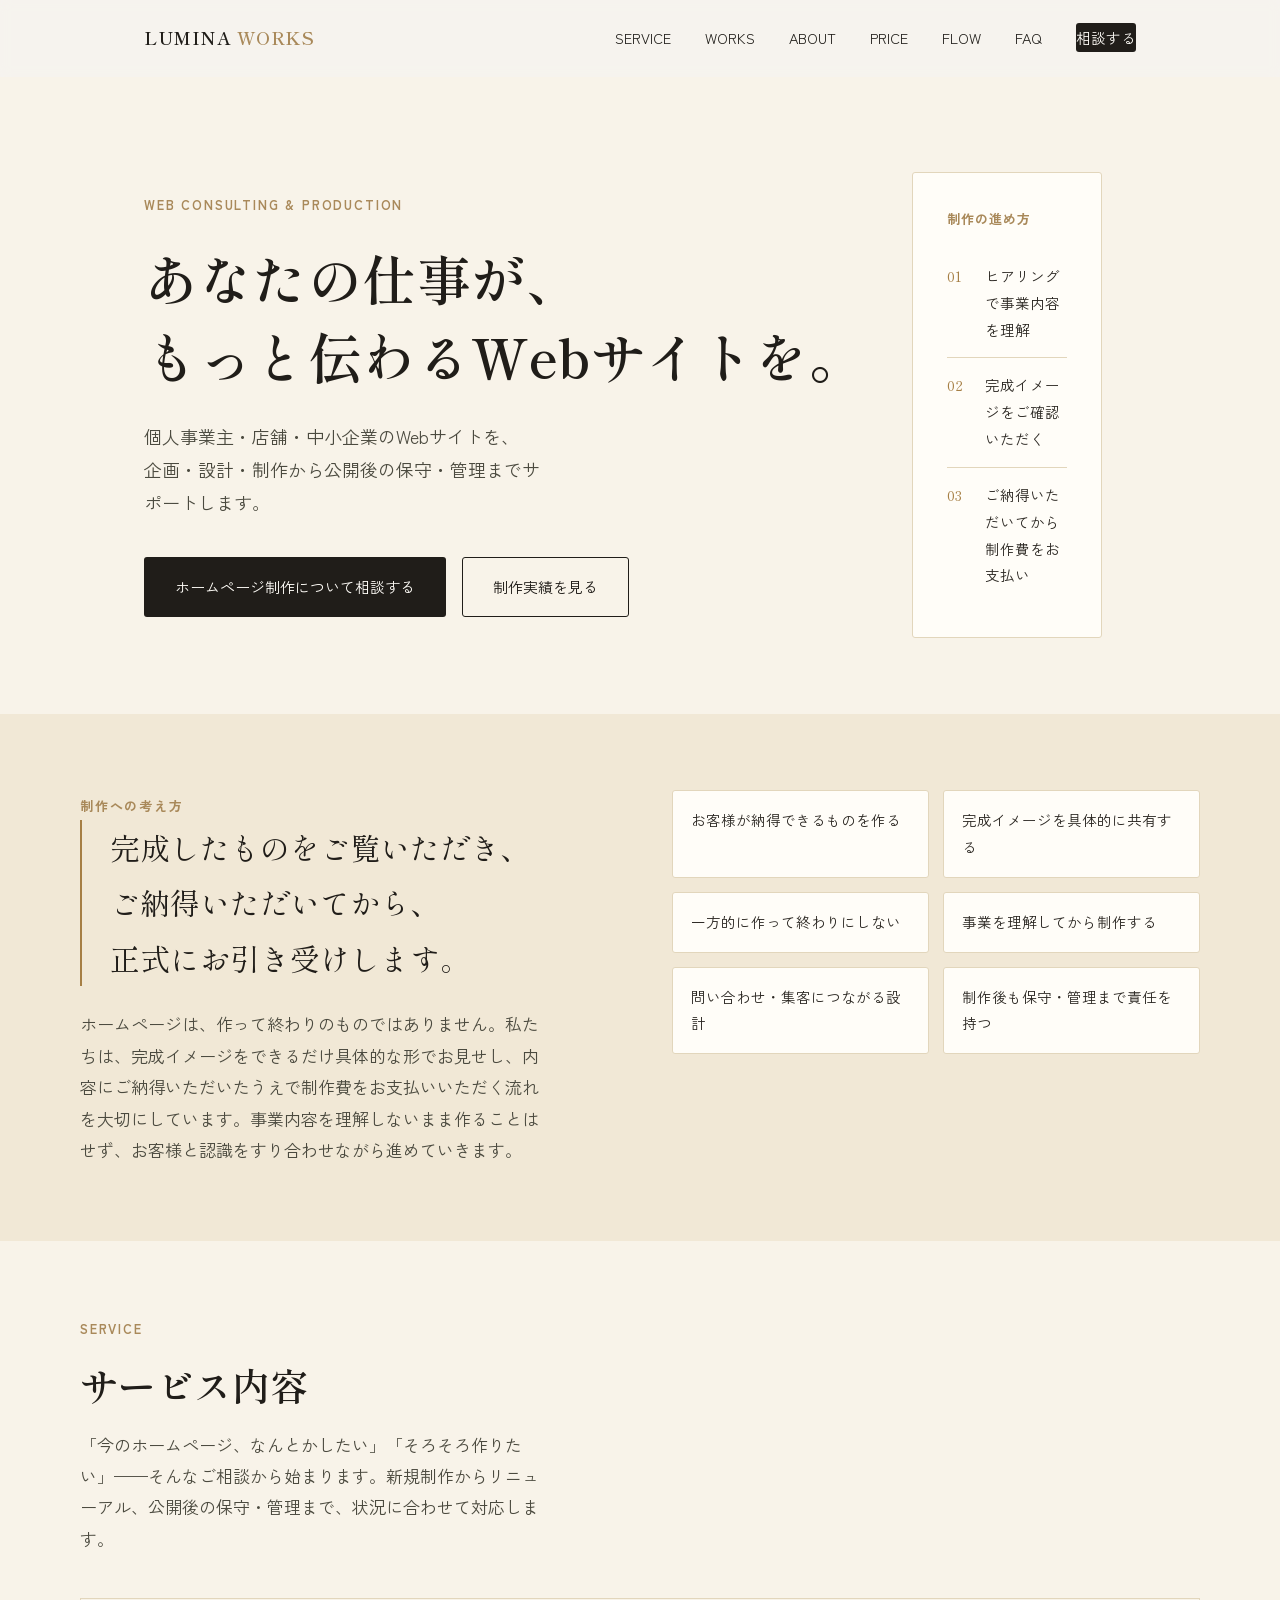
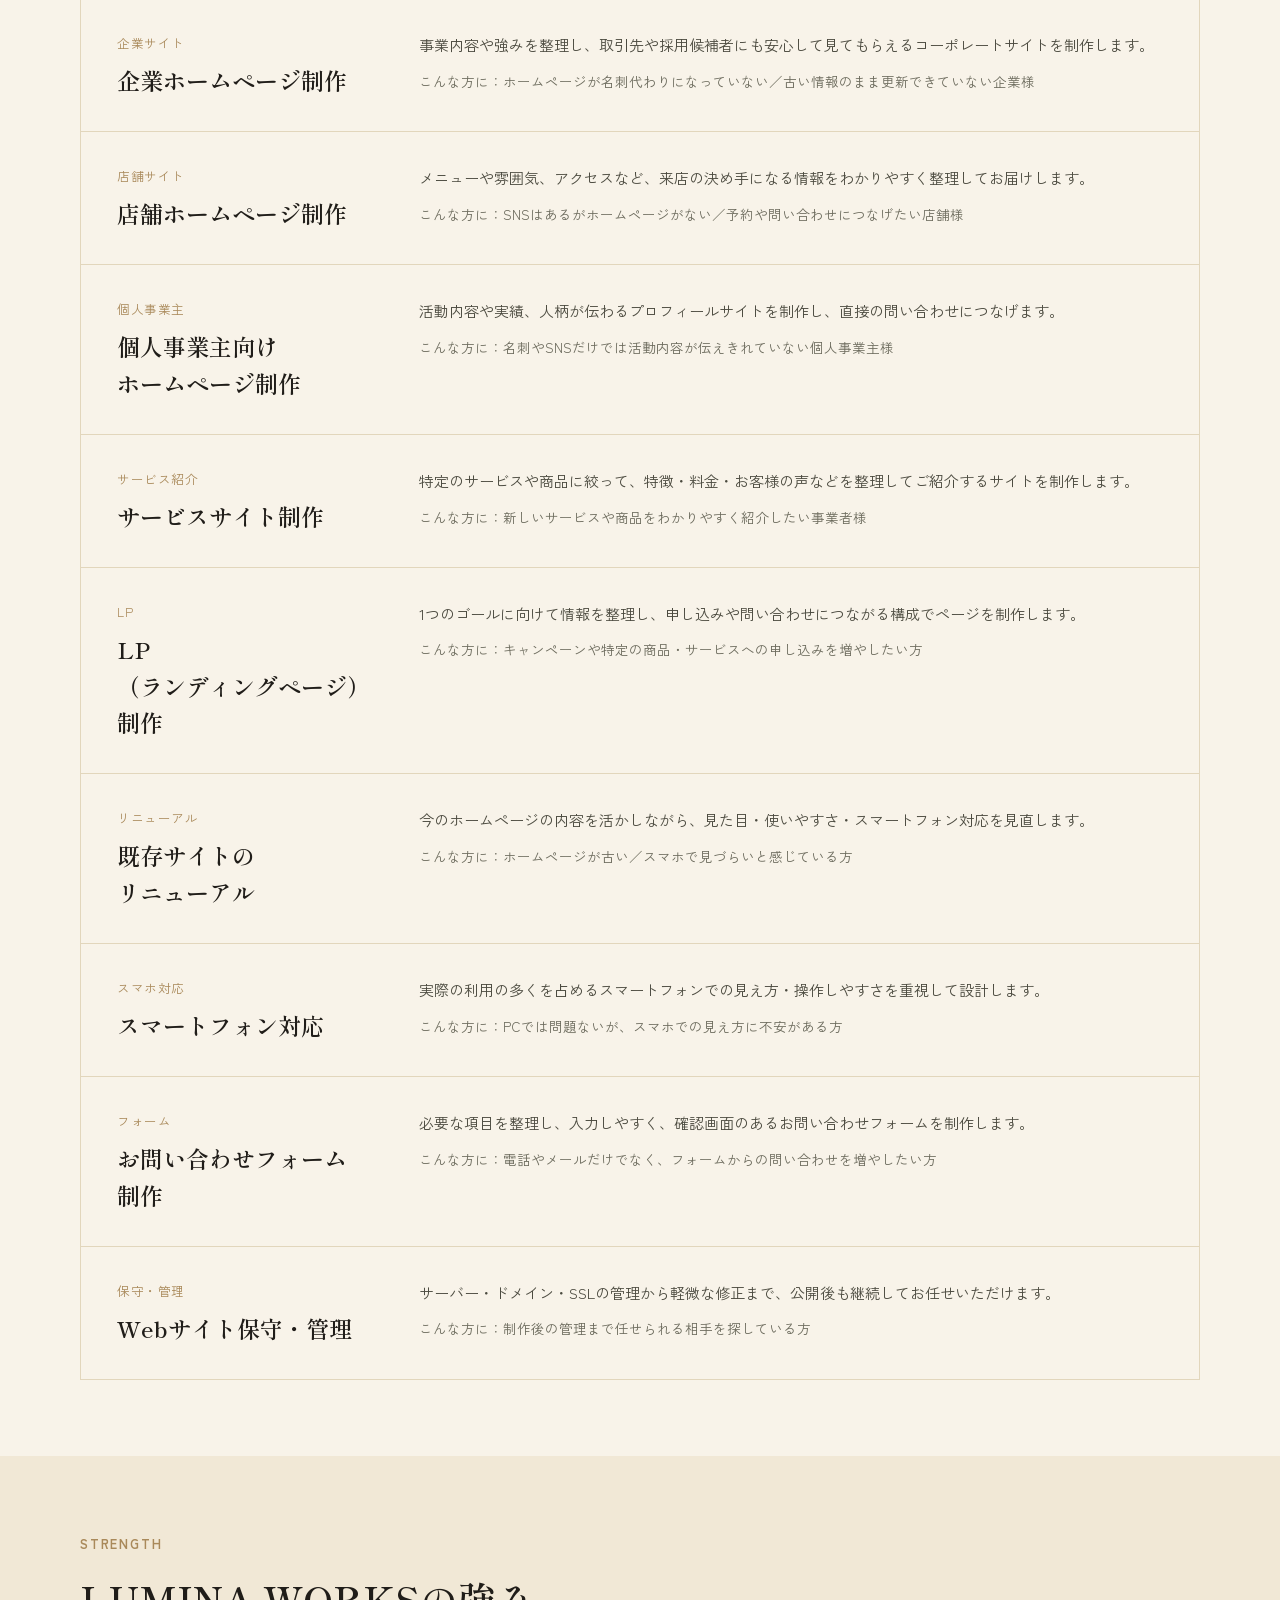
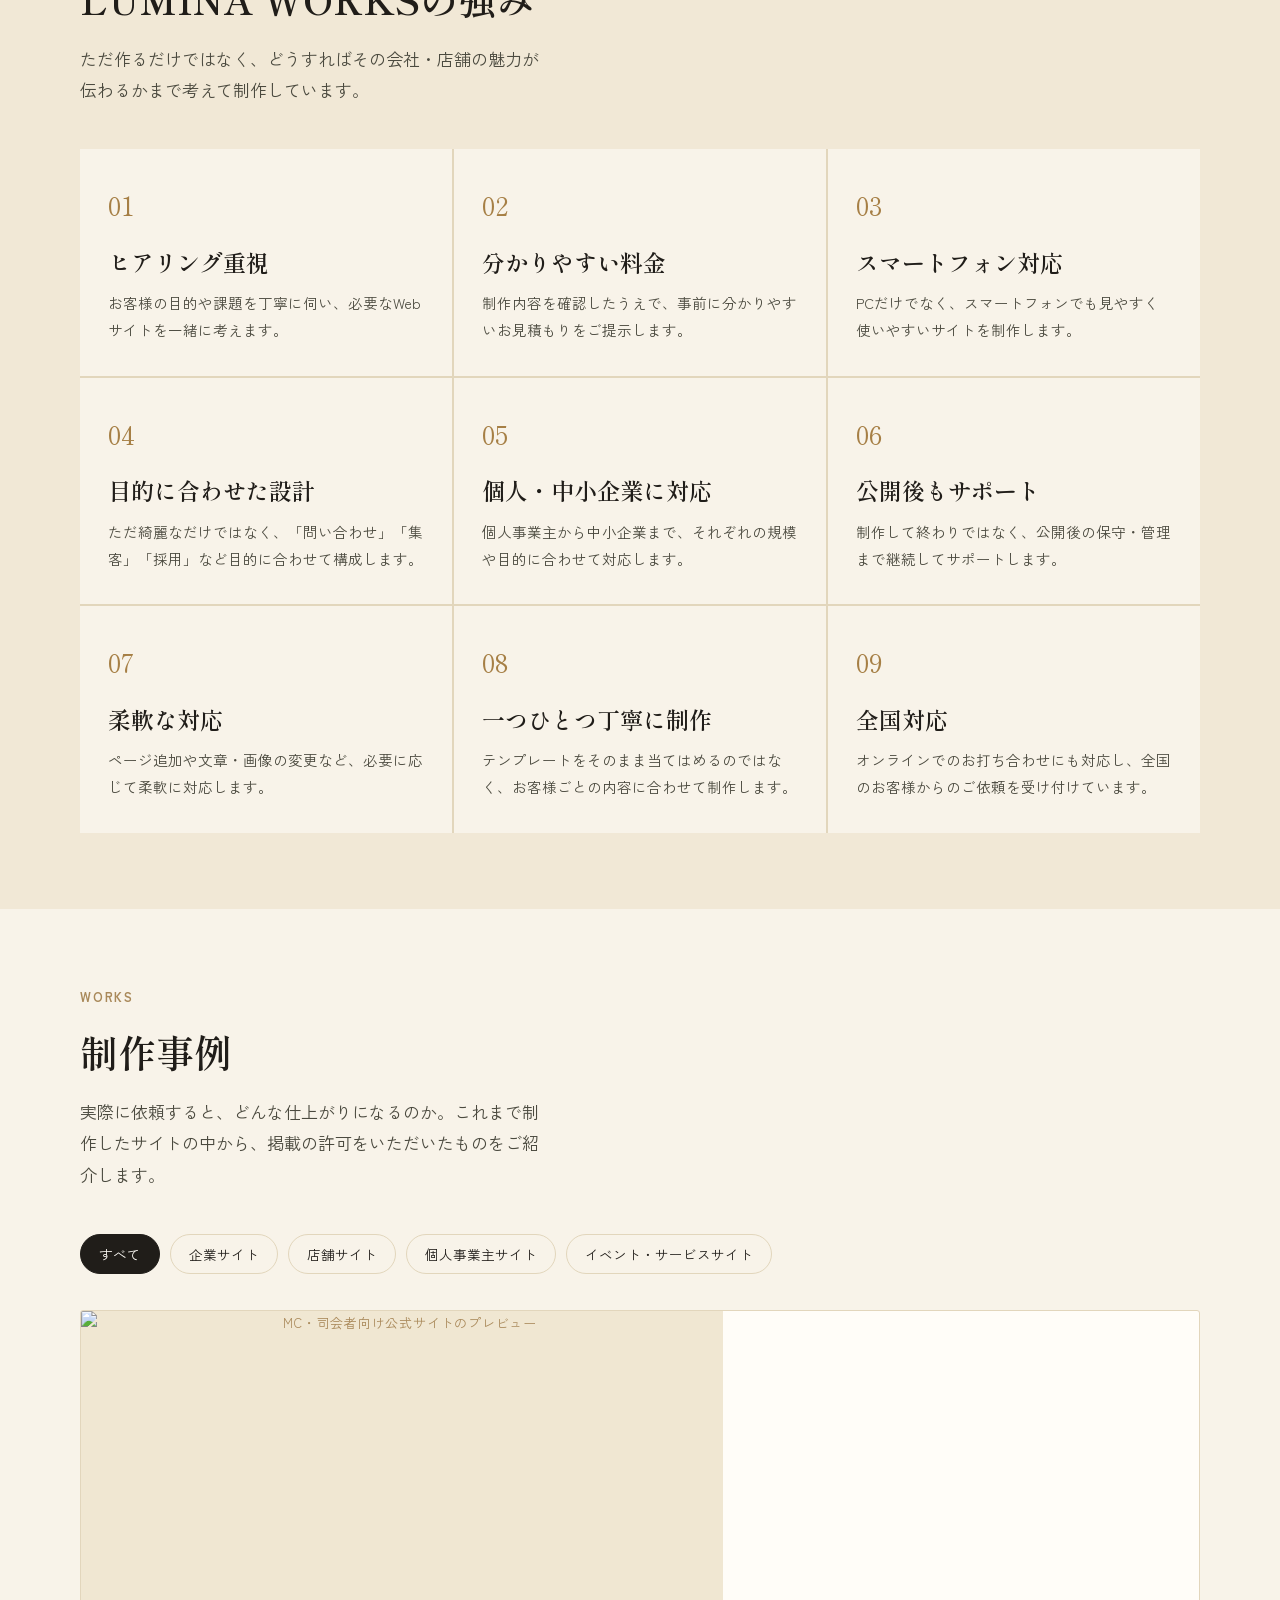
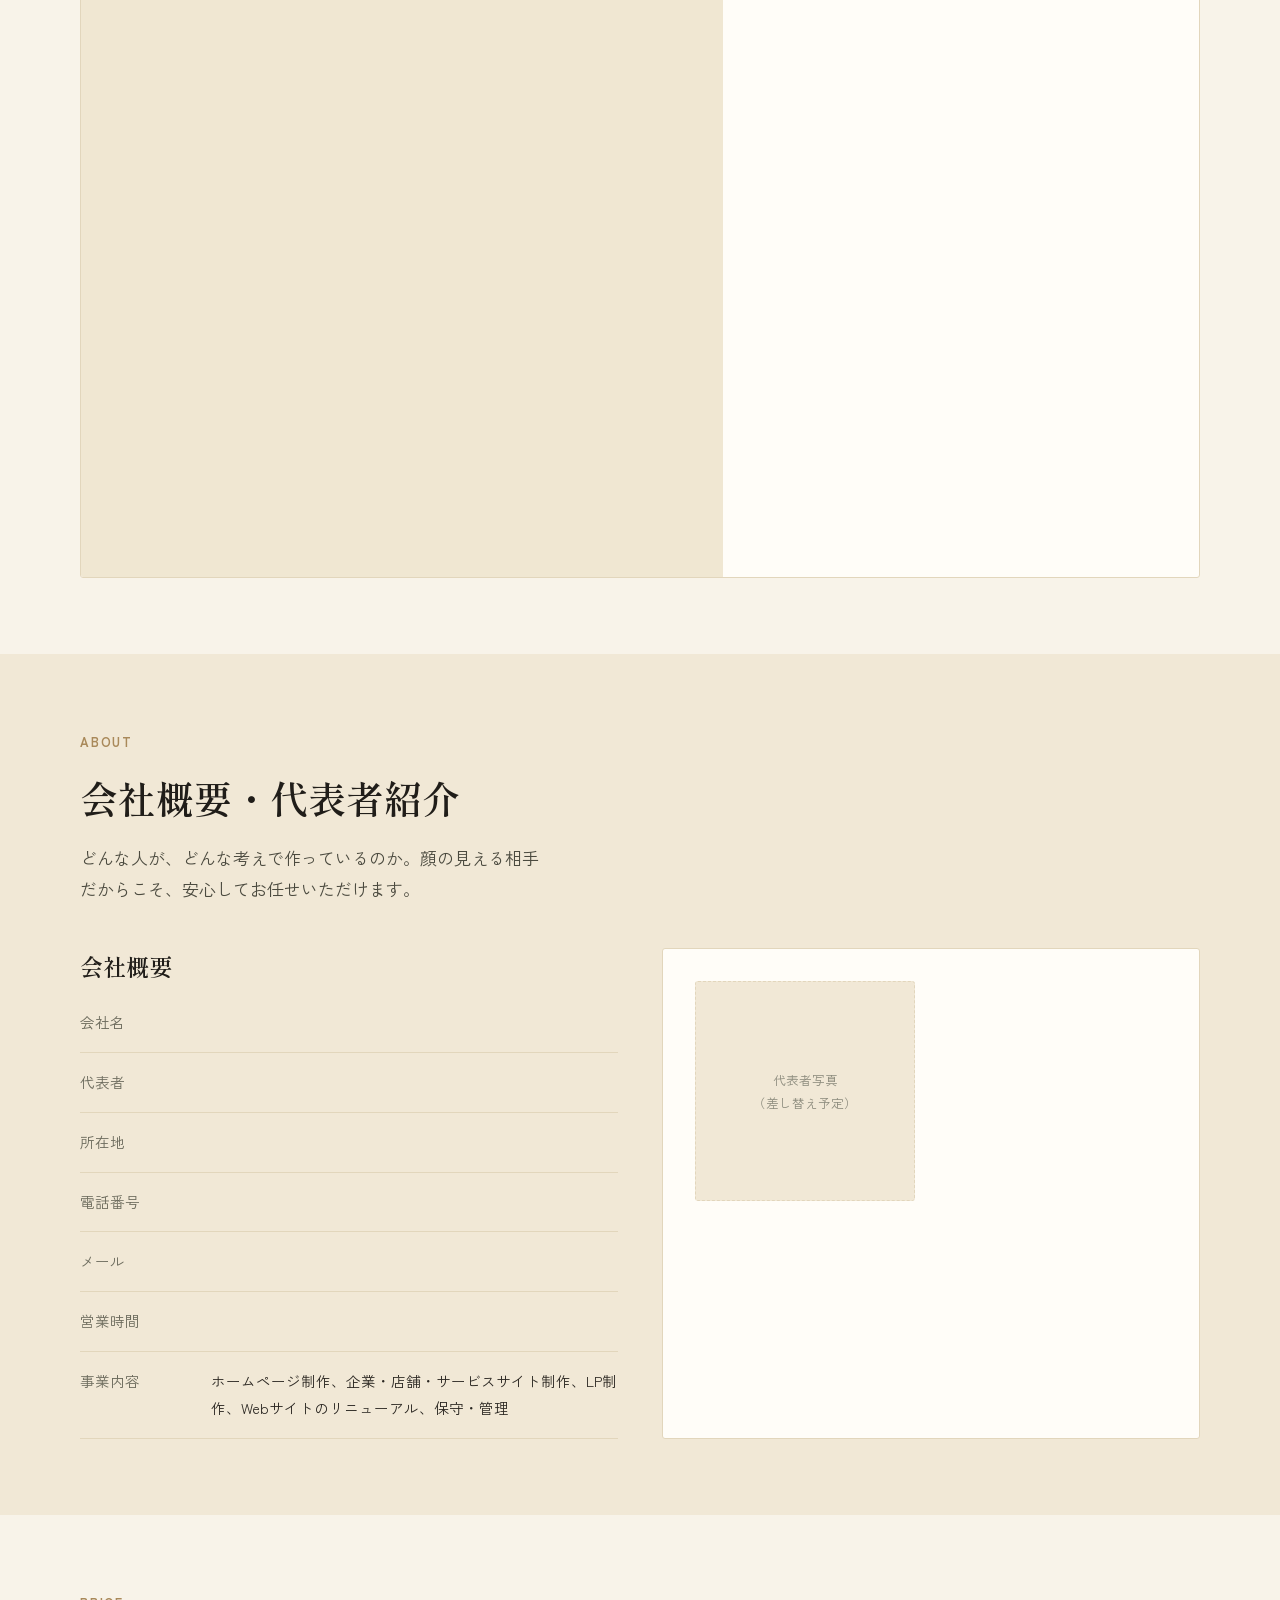
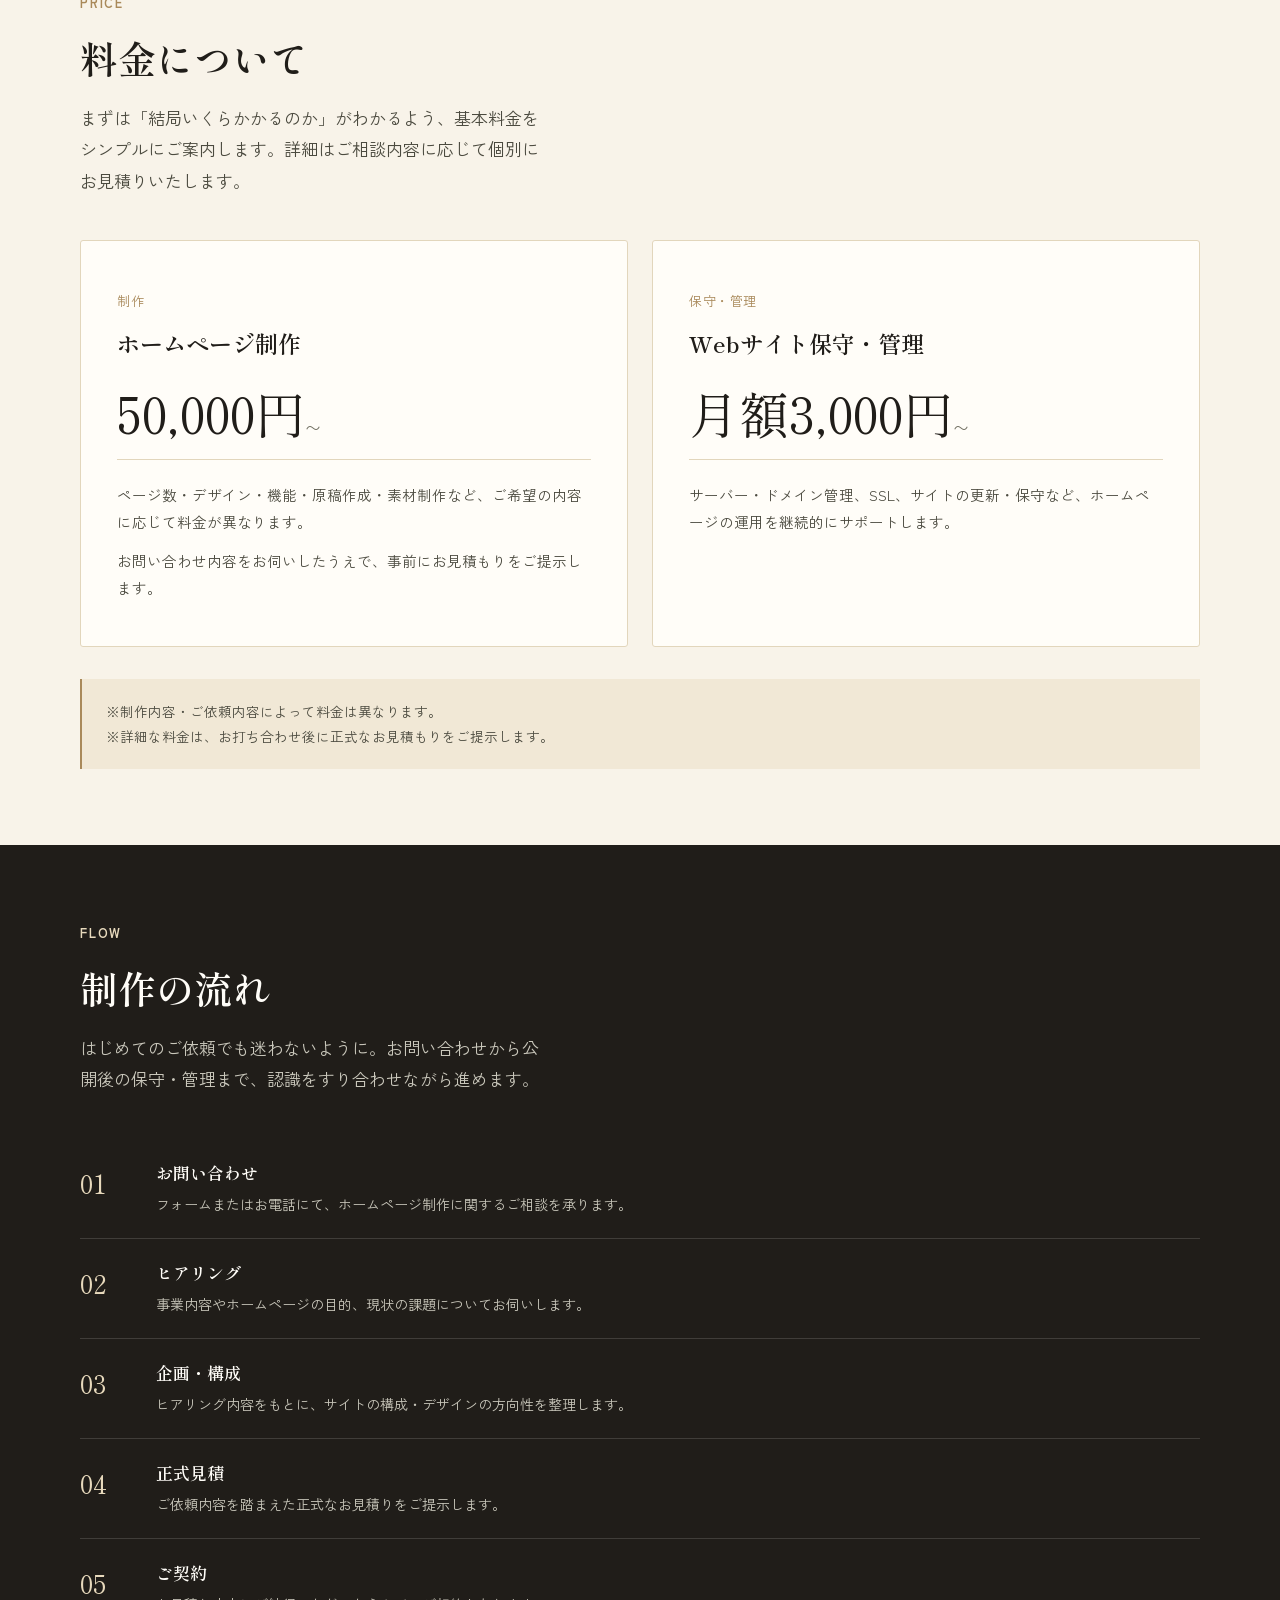
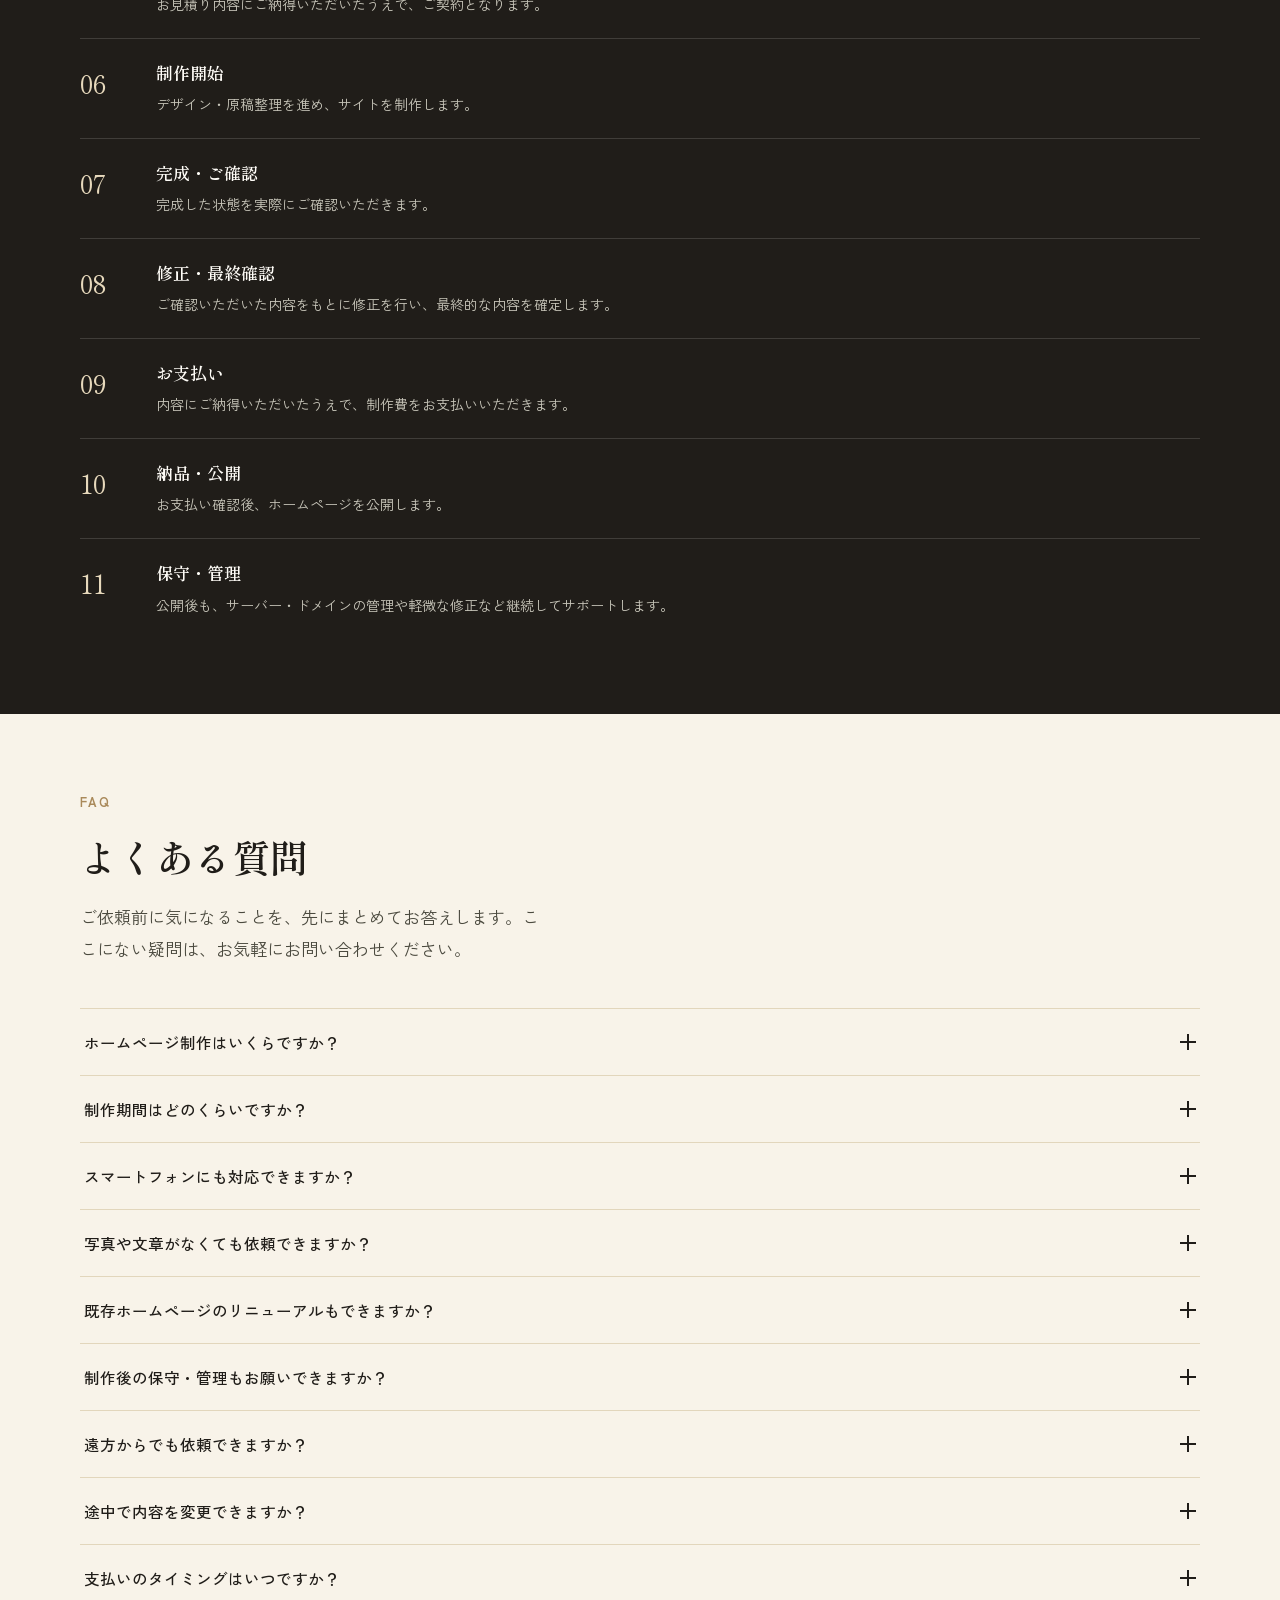
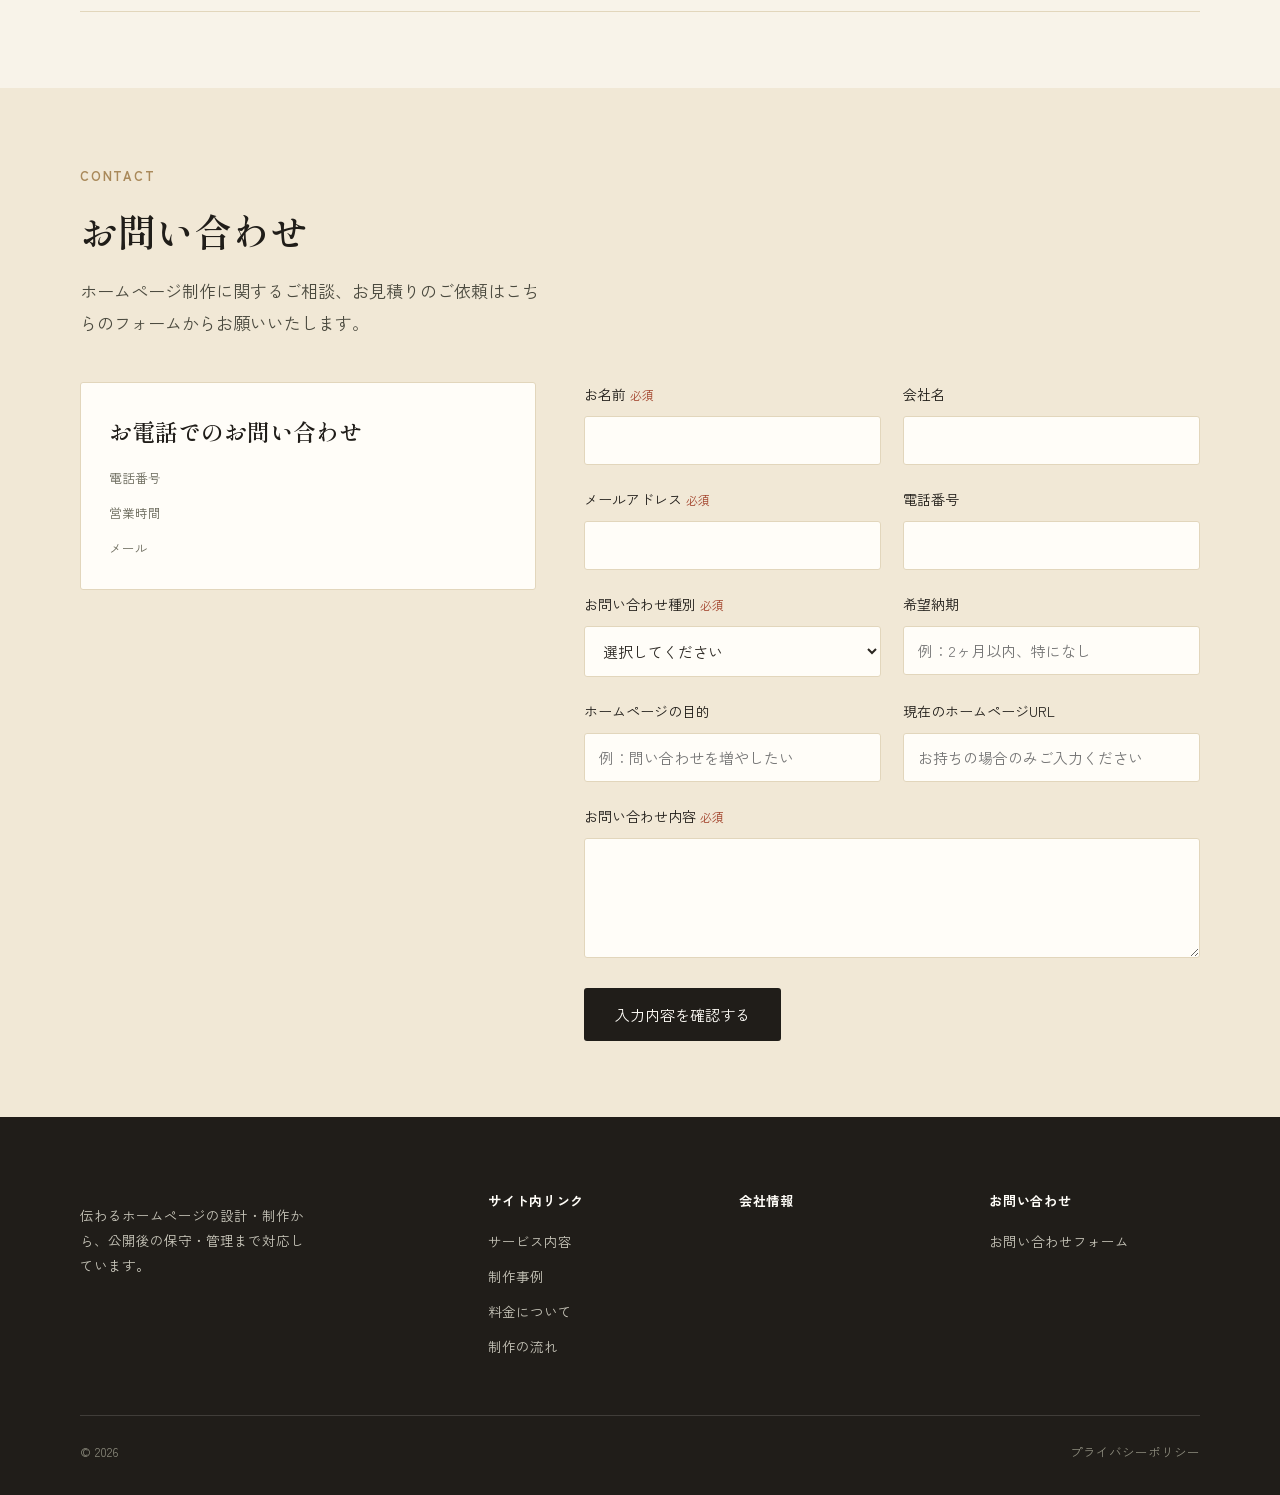
==== commit c747e76c: "Add files via upload" ====
--- a/index.html
+++ b/index.html
@@ -317,20 +317,21 @@
 
       <div class="works-grid reveal is-single" id="worksGrid" data-static="true">
         <article class="work-card" data-category="個人・サービスサイト" data-filter-group="個人事業主サイト">
-          <a href="chanmio.html">
+          <a href="work-mc.html">
             <div class="work-thumb has-image">
-              <img src="chanmio-pc.png" alt="金沢美織（ちゃんみお）オフィシャルサイトのプレビュー" loading="lazy">
+              <img src="work-mc-pc.png" alt="MC・司会者向け公式サイトのプレビュー" loading="lazy">
             </div>
             <div class="work-body">
               <span class="work-cat">個人・サービスサイト</span>
-              <h3>金沢美織（ちゃんみお） オフィシャルサイト</h3>
-              <p>企業・イベントMC、司会として活動する金沢美織（ちゃんみお）様の公式サイト。プロフィール、司会実績、料金、FAQ、お問い合わせなどを掲載し、実際に仕事の依頼につながる構成で制作しました。</p>
-              <ul class="work-roles">
-                <li>企画・構成</li>
-                <li>デザイン</li>
-                <li>コーディング</li>
+              <h3>MC・司会者向け公式サイト</h3>
+              <ul class="work-tags">
+                <li>個人事業主</li>
+                <li>プロフィールサイト</li>
+                <li>お問い合わせ導線</li>
                 <li>レスポンシブ対応</li>
               </ul>
+              <p>MC・司会者として活動する個人事業主の公式サイトを制作。プロフィール、実績、料金、お問い合わせなどを整理し、仕事の依頼につながる構成で制作しました。</p>
+              <p class="work-roles-text">担当：企画・構成 ／ デザイン ／ コーディング</p>
               <div class="work-foot">
                 <span class="work-status">制作実績</span>
                 <span class="work-cta">実績を見る　→</span>
--- a/style.css
+++ b/style.css
@@ -6,12 +6,12 @@
   /* --- color --- */
   --c-paper:      #F8F3E9;   /* 温かみのあるアイボリー（背景） */
   --c-paper-deep: #F1E8D6;   /* セクション区切り用の少し濃いアイボリー */
-  --c-ink:        #2E2A22;   /* 温かみのあるチャコール（本文） */
-  --c-navy:       #33453A;   /* 深みのあるグリーン（見出し・主要ボタン／旧ネイビーの置き換え） */
-  --c-navy-soft:  #435A48;
-  --c-green:      #6D7E5F;   /* セージグリーン（タグ・カテゴリー等の控えめなアクセント） */
-  --c-green-soft: #E9E2CD;
-  --c-gold:       #B08D57;   /* ごく控えめなゴールド（数字・リンクの小さなアクセント） */
+  --c-ink:        #2A2621;   /* 温かみのあるチャコール（本文） */
+  --c-navy:       #201D19;   /* ほぼ黒に近いダークチャコール（見出し・主要ボタン） */
+  --c-navy-soft:  #332E27;
+  --c-green:      #A9895A;   /* 控えめなシャンパンゴールド（タグ・カテゴリー等の小さなアクセント） */
+  --c-green-soft: #F0E7D2;
+  --c-gold:       #A67F45;   /* シャンパンゴールド（数字・リンクの小さなアクセント） */
   --c-gold-soft:  #E7D9BC;
   --c-line:       #E2D6BC;   /* ボーダー */
   --c-white:      #FFFDF8;
@@ -214,7 +214,7 @@
 .bg-deep{ background:var(--c-paper-deep); }
 .bg-navy{ background:var(--c-navy); color:#EDEAE0; }
 .bg-navy h2, .bg-navy h3{ color:var(--c-white); }
-.bg-navy .eyebrow{ color:#9FB6A6; }
+.bg-navy .eyebrow{ color:var(--c-gold-soft); }
 .bg-navy .lead{ color:#C9C7BB; }
 
 /* ============================================================
@@ -310,11 +310,12 @@
 .work-body h3{ margin:8px 0 10px; font-size:18px; }
 .work-body p{ font-size:14px; color:#4B4A3F; }
 
-.work-roles{ display:flex; flex-wrap:wrap; gap:8px; margin-top:16px; }
-.work-roles li{
-  font-size:12px; color:var(--c-navy); background:var(--c-paper-deep);
-  border:1px solid var(--c-line); padding:4px 12px; border-radius:20px;
-}
+.work-tags{ display:flex; flex-wrap:wrap; gap:8px; margin-top:14px; }
+.work-tags li{
+  font-size:12px; color:var(--c-navy); background:var(--c-gold-soft);
+  border:1px solid var(--c-line); padding:4px 12px; border-radius:20px; font-weight:500;
+}
+.work-roles-text{ font-size:13px; color:#6B6A5C; margin-top:14px; }
 
 .work-foot{ display:flex; align-items:center; justify-content:space-between; gap:12px; margin-top:20px; }
 .work-status{
@@ -324,15 +325,19 @@
 .work-cta{ font-size:13.5px; color:var(--c-gold); font-weight:600; white-space:nowrap; }
 .work-card:hover .work-cta{ text-decoration:underline; }
 
-/* 制作実績が1件のみの場合：横長のショーケース表示にして空白感を防ぐ */
+/* 制作実績が1件のみの場合：横長のショーケース表示にして空白感を防ぎ、
+   実際に作れるサイトのレベルが伝わるよう画像を大きく見せる */
 .works-grid.is-single{ grid-template-columns:1fr; }
 .works-grid.is-single .work-card{ display:grid; grid-template-columns:1fr; }
 @media (min-width:760px){
-  .works-grid.is-single .work-card{ grid-template-columns:1.1fr 1fr; align-items:stretch; }
-  .works-grid.is-single .work-thumb{ aspect-ratio:auto; height:100%; min-height:320px; }
+  .works-grid.is-single .work-card{ grid-template-columns:1.35fr 1fr; align-items:stretch; }
+  .works-grid.is-single .work-thumb{ aspect-ratio:auto; height:100%; min-height:420px; }
   .works-grid.is-single .work-body{ padding:40px 44px; display:flex; flex-direction:column; justify-content:center; }
-  .works-grid.is-single .work-body h3{ font-size:24px; }
+  .works-grid.is-single .work-body h3{ font-size:26px; }
   .works-grid.is-single .work-body p{ font-size:15px; }
+}
+@media (min-width:1020px){
+  .works-grid.is-single .work-thumb{ min-height:480px; }
 }
 
 /* ============================================================
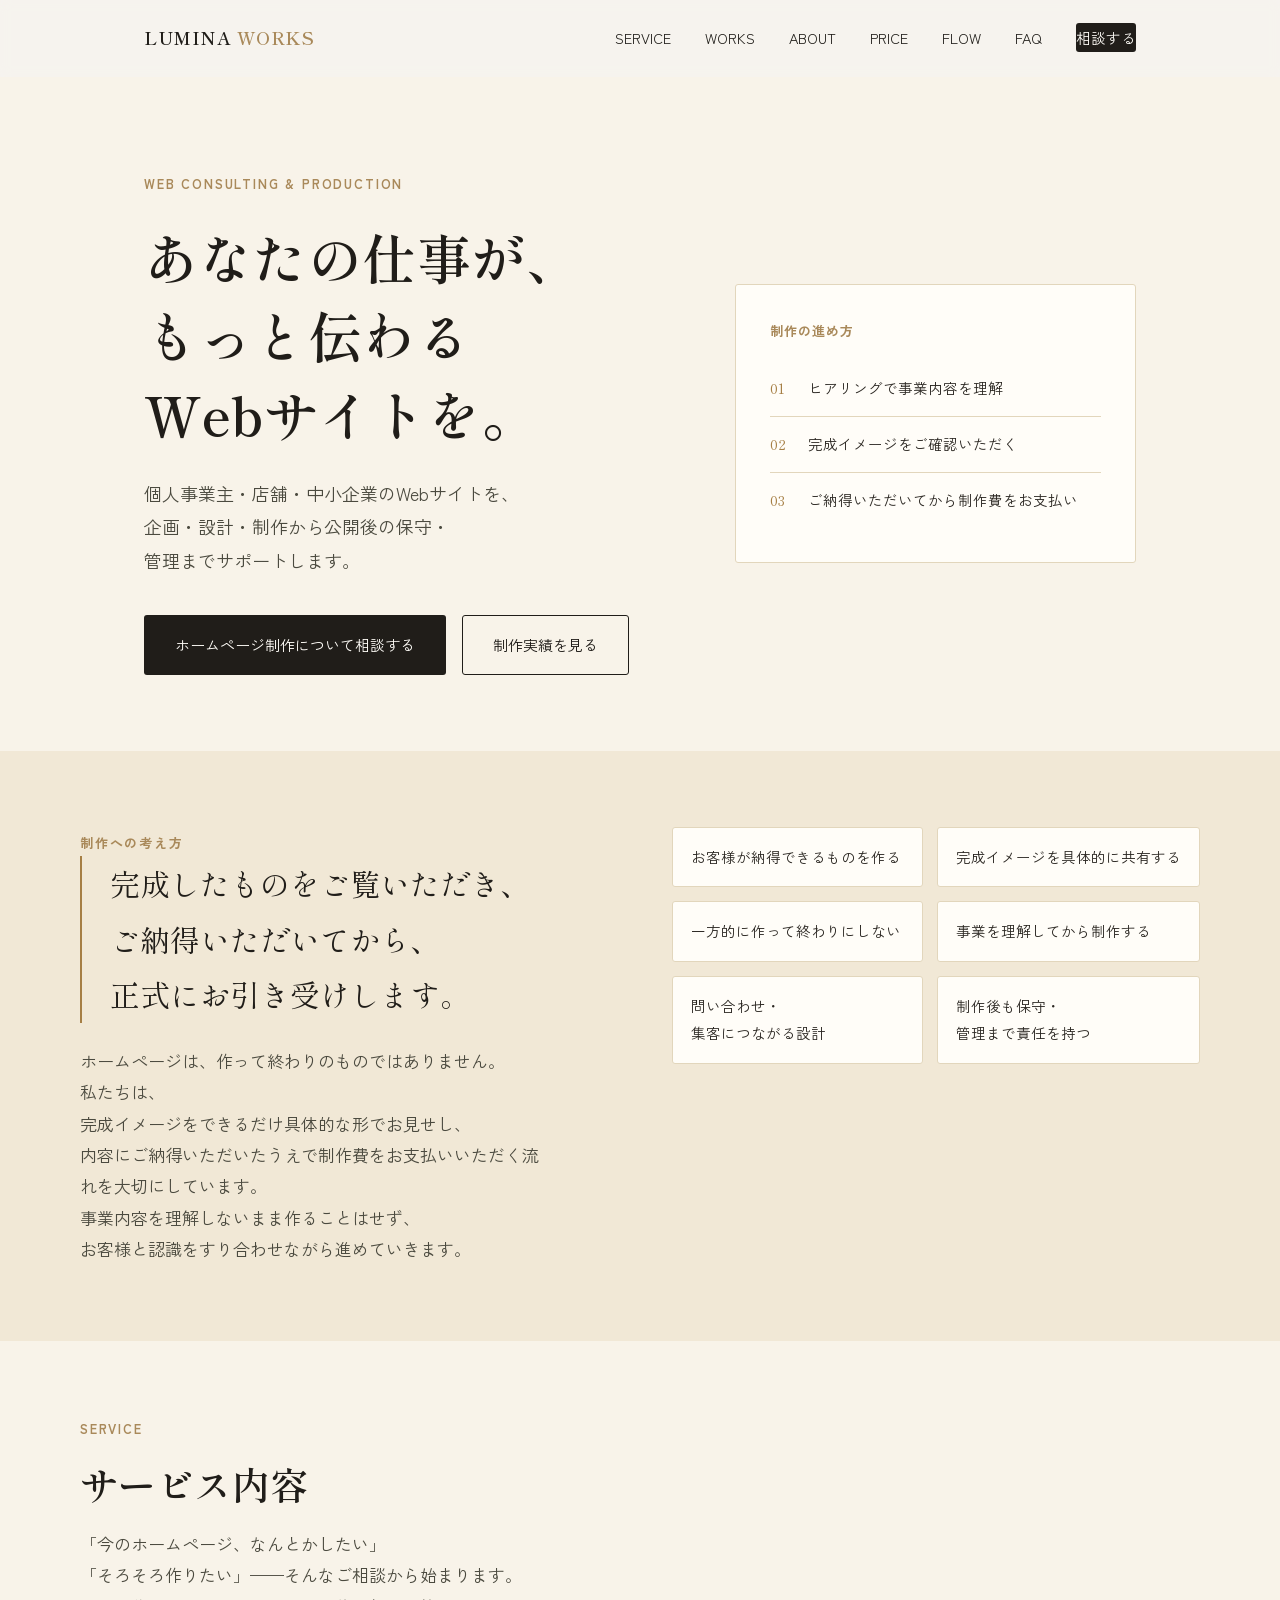
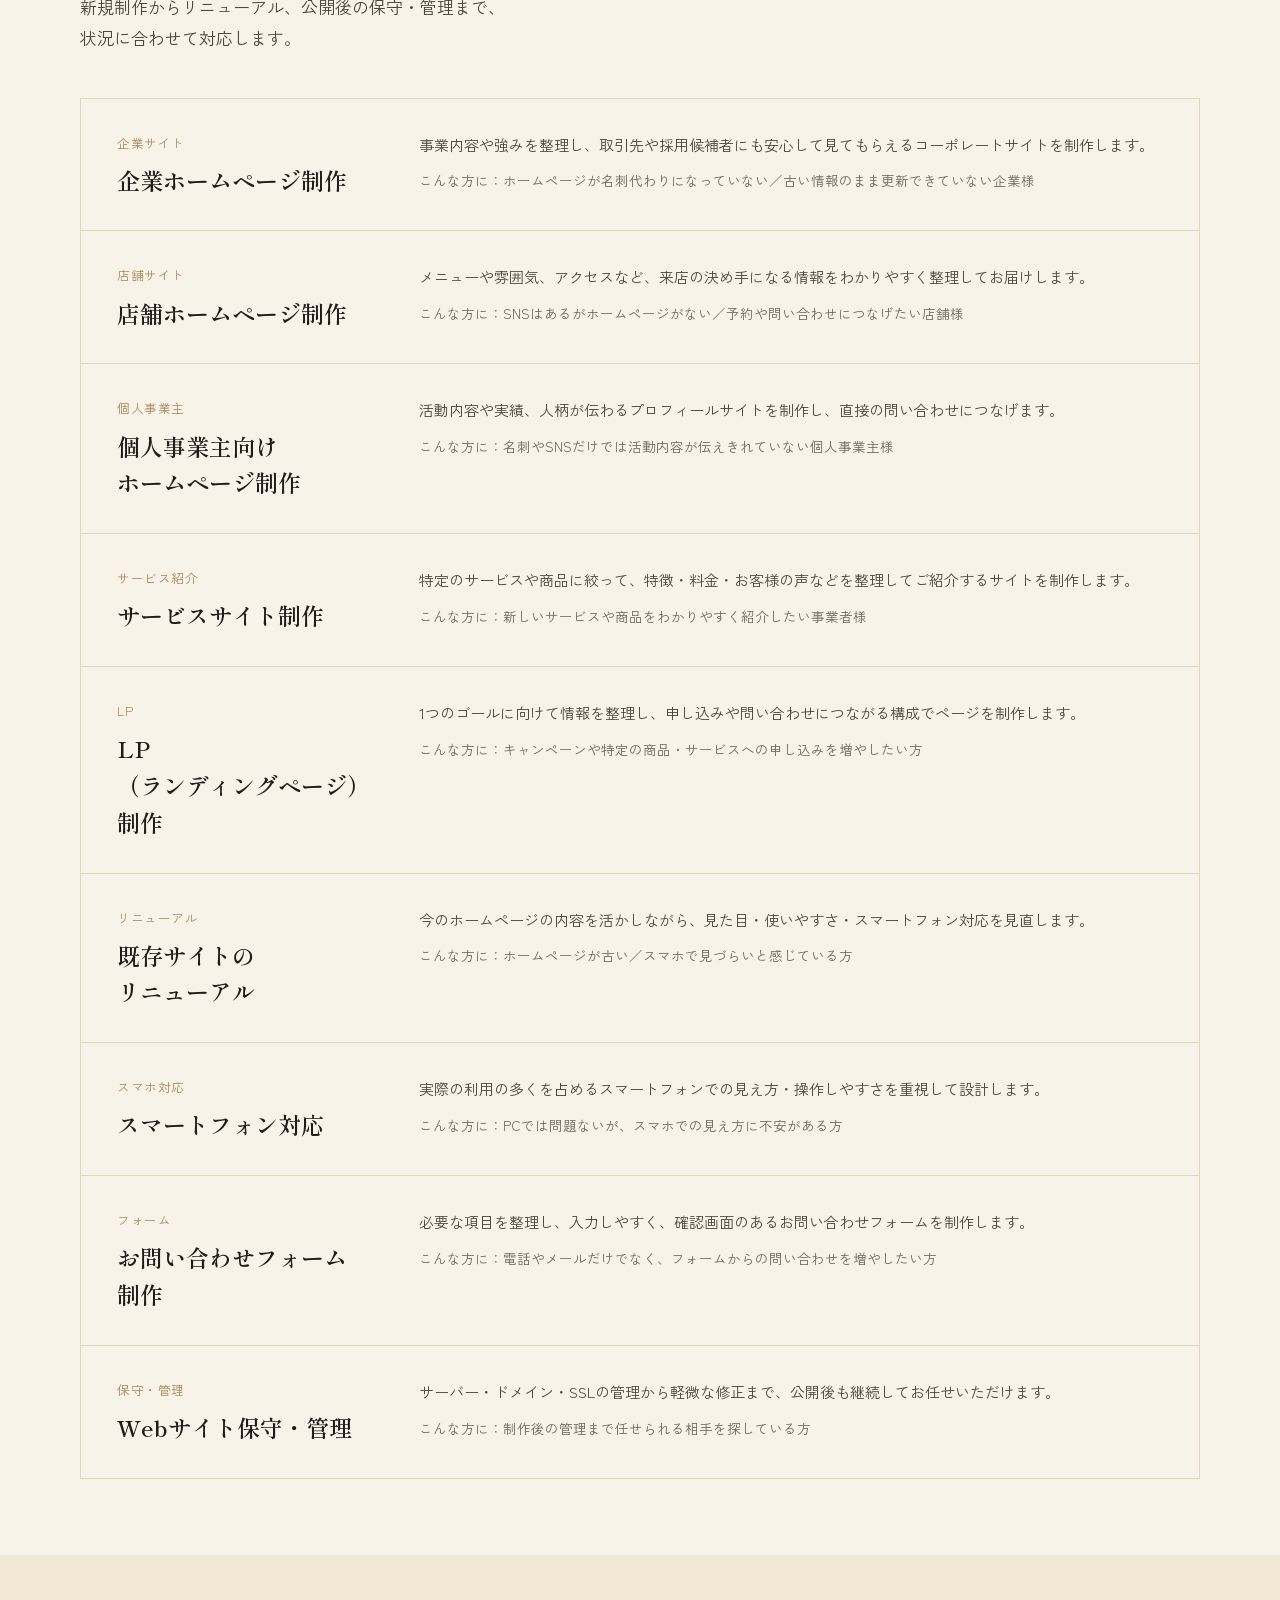
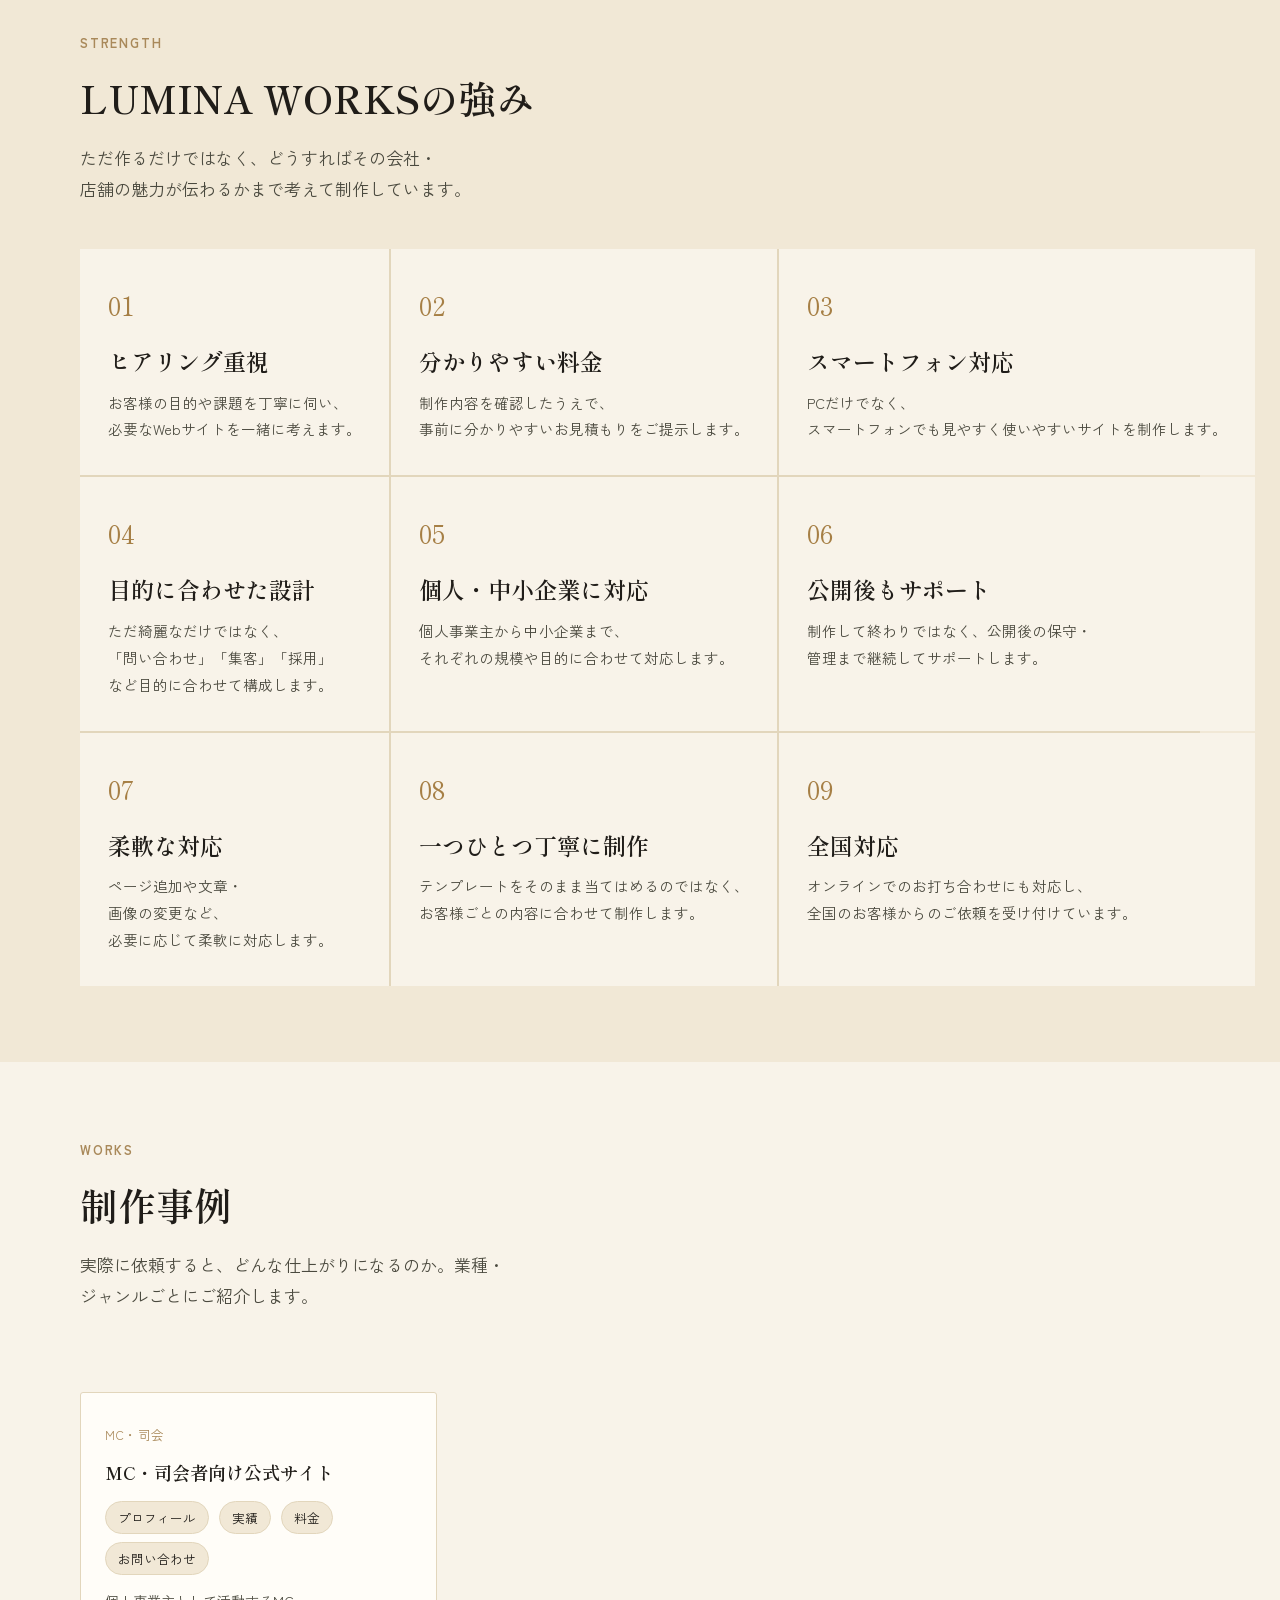
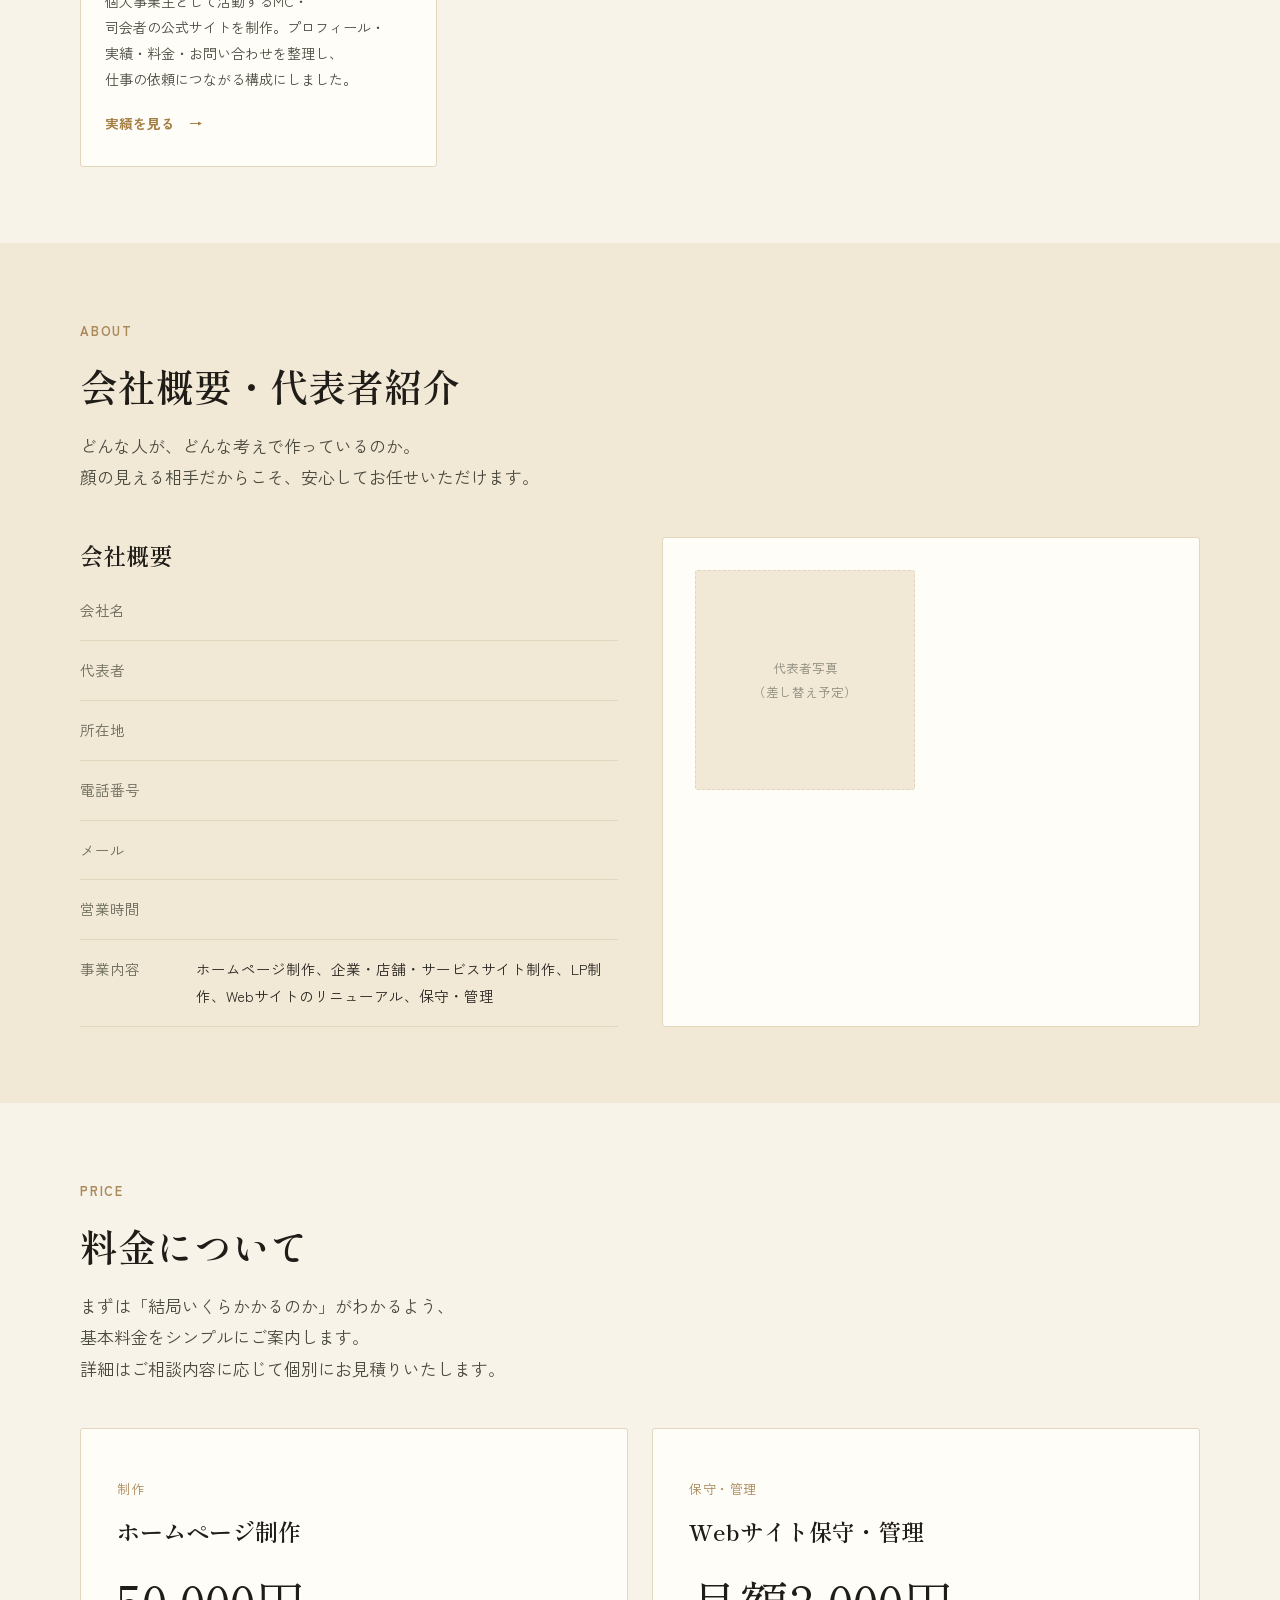
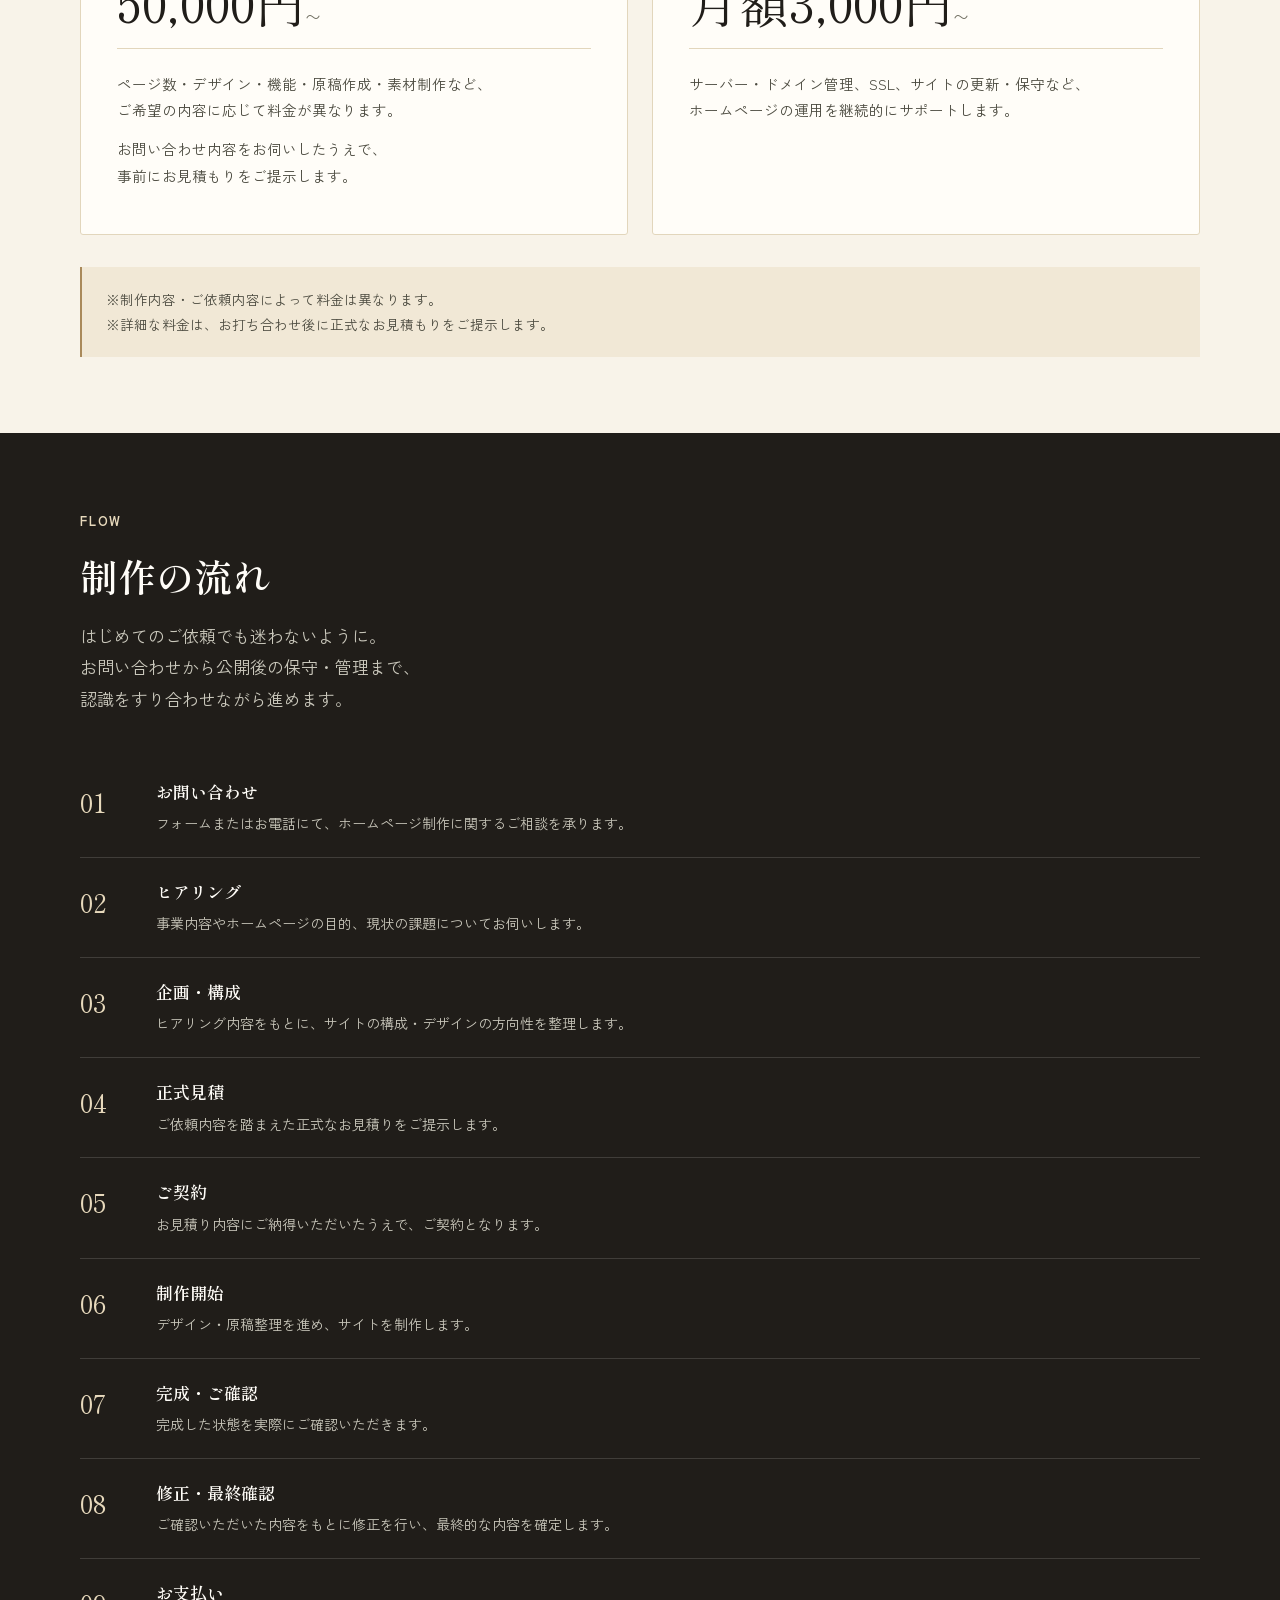
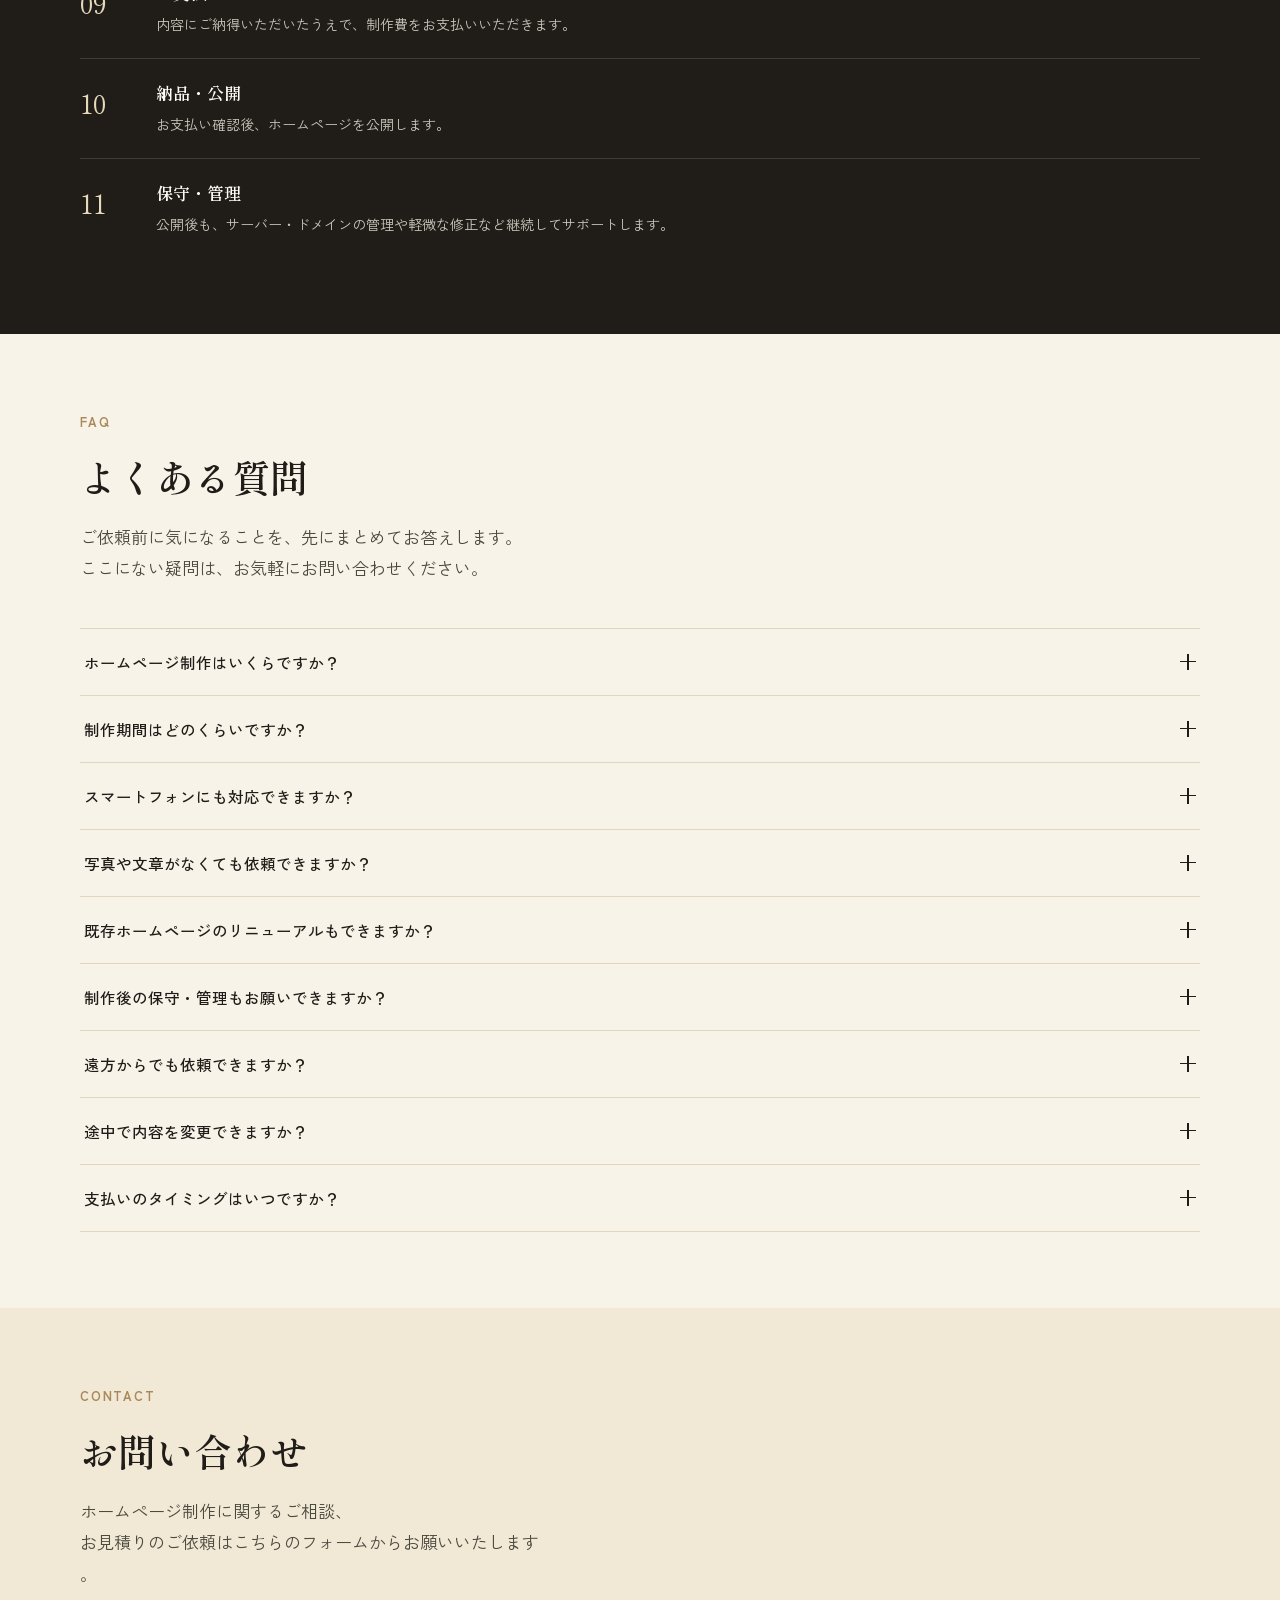
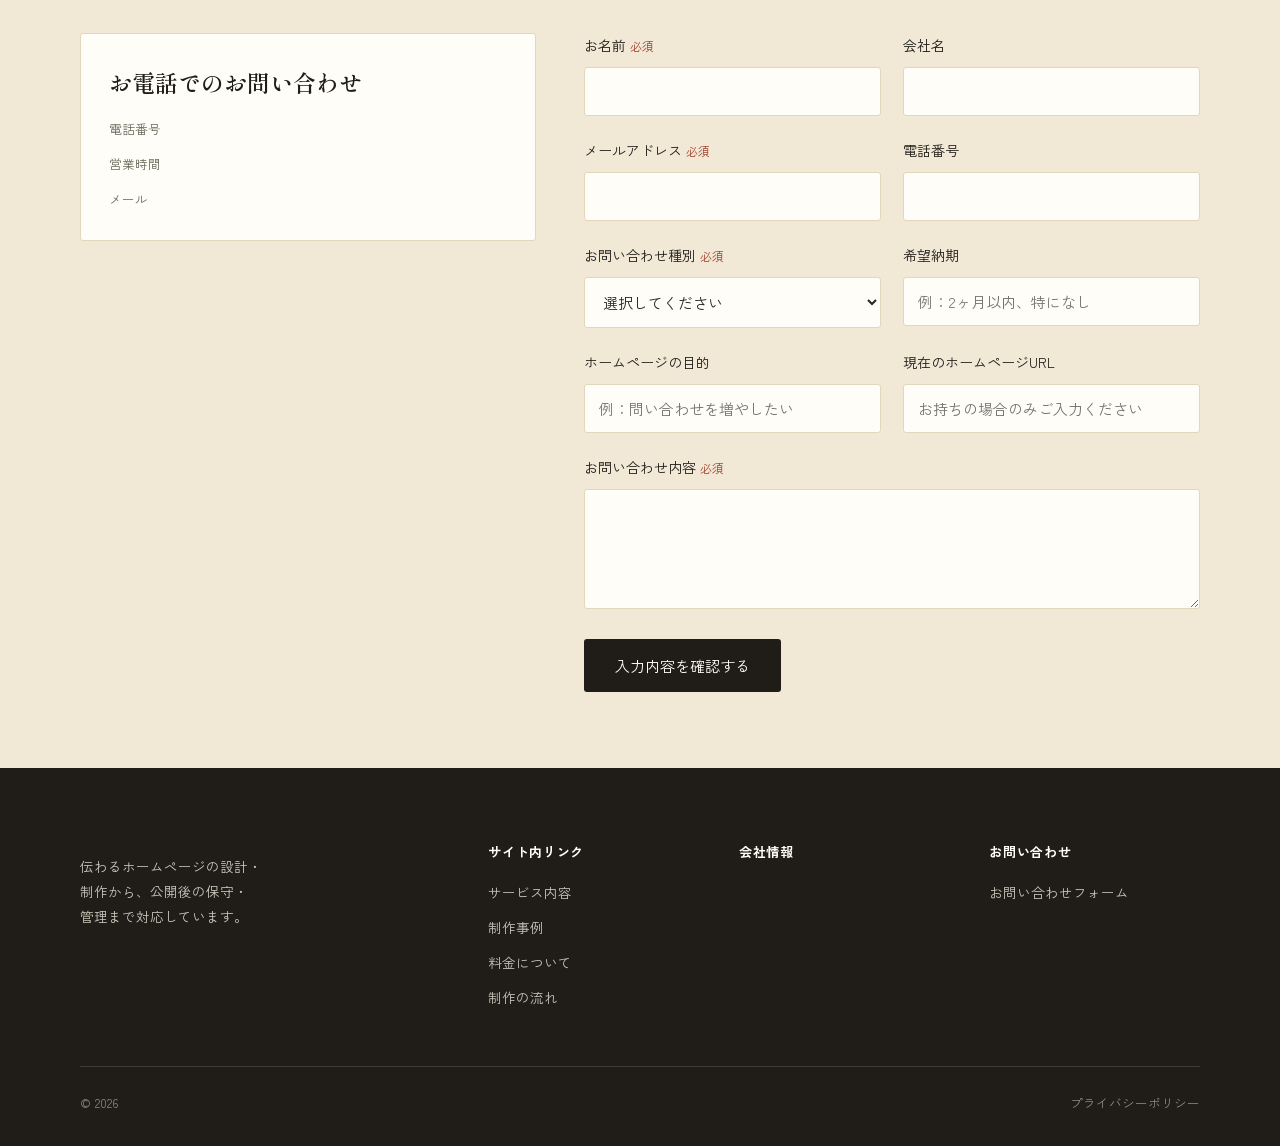
==== commit 81fc60bd: "Add files via upload" ====
--- a/index.html
+++ b/index.html
@@ -87,7 +87,7 @@
   <section id="top" class="hero">
     <div class="hero-copy reveal">
       <span class="eyebrow">WEB CONSULTING &amp; PRODUCTION</span>
-      <h1>あなたの仕事が、<br>もっと伝わるWebサイトを。</h1>
+      <h1>あなたの仕事が、<br>もっと伝わる<wbr>Webサイトを。</h1>
       <p class="lead">個人事業主・店舗・中小企業のWebサイトを、<br>企画・設計・制作から公開後の保守・管理までサポートします。</p>
       <div class="hero-cta">
         <a href="#contact" class="btn btn-primary">ホームページ制作について相談する</a>
@@ -304,39 +304,26 @@
       <div class="section-head reveal">
         <span class="eyebrow">WORKS</span>
         <h2>制作事例</h2>
-        <p class="lead">実際に依頼すると、どんな仕上がりになるのか。これまで制作したサイトの中から、掲載の許可をいただいたものをご紹介します。</p>
+        <p class="lead">実際に依頼すると、どんな仕上がりになるのか。業種・ジャンルごとにご紹介します。</p>
       </div>
 
       <div class="works-filter reveal" id="worksFilter" role="tablist" aria-label="制作事例のカテゴリー絞り込み">
-        <button type="button" class="is-active" data-filter="all">すべて</button>
-        <button type="button" data-filter="企業サイト">企業サイト</button>
-        <button type="button" data-filter="店舗サイト">店舗サイト</button>
-        <button type="button" data-filter="個人事業主サイト">個人事業主サイト</button>
-        <button type="button" data-filter="イベント・サービスサイト">イベント・サービスサイト</button>
-      </div>
-
-      <div class="works-grid reveal is-single" id="worksGrid" data-static="true">
-        <article class="work-card" data-category="個人・サービスサイト" data-filter-group="個人事業主サイト">
+        <!-- JSでカテゴリーボタンを生成 -->
+      </div>
+
+      <div class="works-grid reveal" id="worksGrid" data-static="true">
+        <article class="work-card" data-category="MC・司会">
           <a href="work-mc.html">
-            <div class="work-thumb has-image">
-              <img src="work-mc-pc.png" alt="MC・司会者向け公式サイトのプレビュー" loading="lazy">
-            </div>
-            <div class="work-body">
-              <span class="work-cat">個人・サービスサイト</span>
-              <h3>MC・司会者向け公式サイト</h3>
-              <ul class="work-tags">
-                <li>個人事業主</li>
-                <li>プロフィールサイト</li>
-                <li>お問い合わせ導線</li>
-                <li>レスポンシブ対応</li>
-              </ul>
-              <p>MC・司会者として活動する個人事業主の公式サイトを制作。プロフィール、実績、料金、お問い合わせなどを整理し、仕事の依頼につながる構成で制作しました。</p>
-              <p class="work-roles-text">担当：企画・構成 ／ デザイン ／ コーディング</p>
-              <div class="work-foot">
-                <span class="work-status">制作実績</span>
-                <span class="work-cta">実績を見る　→</span>
-              </div>
-            </div>
+            <span class="work-cat">MC・司会</span>
+            <h3>MC・司会者向け公式サイト</h3>
+            <ul class="work-features">
+              <li>プロフィール</li>
+              <li>実績</li>
+              <li>料金</li>
+              <li>お問い合わせ</li>
+            </ul>
+            <p>個人事業主として活動するMC・司会者の公式サイトを制作。プロフィール・実績・料金・お問い合わせを整理し、仕事の依頼につながる構成にしました。</p>
+            <span class="work-cta">実績を見る　→</span>
           </a>
         </article>
       </div>
--- a/style.css
+++ b/style.css
@@ -27,7 +27,7 @@
 }
 
 *,*::before,*::after{ box-sizing:border-box; }
-html{ scroll-behavior:smooth; }
+html{ scroll-behavior:smooth; overflow-x:hidden; max-width:100%; }
 
 body{
   margin:0;
@@ -38,6 +38,10 @@
   line-height:1.85;
   -webkit-font-smoothing:antialiased;
   -webkit-tap-highlight-color: transparent;
+  overflow-x:hidden;
+  max-width:100%;
+  word-break:keep-all;
+  overflow-wrap:break-word;
 }
 
 img{ max-width:100%; display:block; }
@@ -163,7 +167,7 @@
 }
 .hero-copy .eyebrow{ display:block; margin-bottom:22px; }
 .hero-copy h1{
-  font-size:clamp(32px,5.6vw,54px);
+  font-size:clamp(27px,8vw,54px);
   line-height:1.45;
   letter-spacing:.01em;
 }
@@ -225,14 +229,18 @@
 }
 .philosophy-quote{
   font-family:var(--f-serif);
-  font-size:clamp(22px,3vw,30px);
+  font-size:clamp(20px,6vw,30px);
   line-height:1.85;
   color:var(--c-navy);
   border-left:2px solid var(--c-gold);
-  padding-left:28px;
+  padding-left:20px;
+}
+@media (min-width:480px){
+  .philosophy-quote{ padding-left:28px; }
 }
 .philosophy-note{ margin-top:22px; }
-.value-list{ display:grid; gap:14px; grid-template-columns:repeat(2,1fr); }
+.value-list{ display:grid; gap:14px; grid-template-columns:1fr; }
+@media (min-width:420px){ .value-list{ grid-template-columns:repeat(2,1fr); } }
 .value-list li{
   background:var(--c-white); border:1px solid var(--c-line);
   padding:16px 18px; font-size:14.5px; border-radius:var(--radius);
@@ -284,8 +292,9 @@
 .works-filter button.is-active, .works-filter button:hover{
   background:var(--c-navy); color:var(--c-white); border-color:var(--c-navy);
 }
-.works-grid{ display:grid; gap:28px; grid-template-columns:1fr; }
-@media (min-width:720px){ .works-grid{ grid-template-columns:repeat(2,1fr); } }
+.works-grid{ display:grid; gap:24px; grid-template-columns:1fr; }
+@media (min-width:640px){ .works-grid{ grid-template-columns:repeat(2,1fr); } }
+@media (min-width:960px){ .works-grid{ grid-template-columns:repeat(3,1fr); } }
 
 .works-empty{
   grid-column:1 / -1; text-align:center; padding:48px 20px; color:#6B6A5C;
@@ -294,63 +303,38 @@
 
 .work-card{
   border:1px solid var(--c-line); background:var(--c-white); border-radius:var(--radius);
-  overflow:hidden; transition:box-shadow .2s ease, transform .2s ease;
+  transition:box-shadow .2s ease, transform .2s ease; max-width:100%;
 }
 .work-card:hover{ box-shadow:0 10px 26px rgba(46,42,34,.10); transform:translateY(-2px); }
-.work-thumb{
-  aspect-ratio:16/10; background:var(--c-green-soft);
-  display:flex; align-items:center; justify-content:center;
-  color:var(--c-green); font-size:13px; letter-spacing:.06em; text-align:center; padding:20px;
-}
-.work-thumb.has-image{ padding:0; overflow:hidden; }
-.work-thumb.has-image img{ width:100%; height:100%; object-fit:cover; object-position:top; }
-.work-note{ font-size:12px; color:#8B8A7C; margin-top:6px; }
-.work-body{ padding:22px 24px 26px; }
+.work-card > a, .work-card > div{
+  display:block; padding:26px 24px 28px; height:100%;
+}
 .work-cat{ font-size:12.5px; color:var(--c-green); letter-spacing:.04em; }
-.work-body h3{ margin:8px 0 10px; font-size:18px; }
-.work-body p{ font-size:14px; color:#4B4A3F; }
-
-.work-tags{ display:flex; flex-wrap:wrap; gap:8px; margin-top:14px; }
-.work-tags li{
-  font-size:12px; color:var(--c-navy); background:var(--c-gold-soft);
-  border:1px solid var(--c-line); padding:4px 12px; border-radius:20px; font-weight:500;
-}
-.work-roles-text{ font-size:13px; color:#6B6A5C; margin-top:14px; }
-
-.work-foot{ display:flex; align-items:center; justify-content:space-between; gap:12px; margin-top:20px; }
-.work-status{
-  display:inline-block; font-size:12px; color:var(--c-navy);
-  border:1px solid var(--c-line); padding:4px 10px; border-radius:20px;
-}
-.work-cta{ font-size:13.5px; color:var(--c-gold); font-weight:600; white-space:nowrap; }
+.work-card h3{ margin:10px 0 14px; font-size:18px; }
+.work-card p{ font-size:14px; color:#4B4A3F; margin-top:14px; }
+
+.work-features{ display:flex; flex-wrap:wrap; gap:8px 10px; }
+.work-features li{
+  font-size:12.5px; color:var(--c-navy); background:var(--c-paper-deep);
+  border:1px solid var(--c-line); padding:4px 12px; border-radius:20px;
+}
+
+.work-cta{
+  display:inline-block; margin-top:18px; font-size:13.5px; color:var(--c-gold); font-weight:600;
+}
 .work-card:hover .work-cta{ text-decoration:underline; }
 
-/* 制作実績が1件のみの場合：横長のショーケース表示にして空白感を防ぎ、
-   実際に作れるサイトのレベルが伝わるよう画像を大きく見せる */
-.works-grid.is-single{ grid-template-columns:1fr; }
-.works-grid.is-single .work-card{ display:grid; grid-template-columns:1fr; }
-@media (min-width:760px){
-  .works-grid.is-single .work-card{ grid-template-columns:1.35fr 1fr; align-items:stretch; }
-  .works-grid.is-single .work-thumb{ aspect-ratio:auto; height:100%; min-height:420px; }
-  .works-grid.is-single .work-body{ padding:40px 44px; display:flex; flex-direction:column; justify-content:center; }
-  .works-grid.is-single .work-body h3{ font-size:26px; }
-  .works-grid.is-single .work-body p{ font-size:15px; }
-}
-@media (min-width:1020px){
-  .works-grid.is-single .work-thumb{ min-height:480px; }
-}
-
 /* ============================================================
    ABOUT
    ============================================================ */
 .about-grid{ display:grid; gap:44px; }
-.about-table{ width:100%; border-collapse:collapse; margin-top:8px; }
+.about-table{ width:100%; border-collapse:collapse; margin-top:8px; table-layout:fixed; }
 .about-table tr{ border-bottom:1px solid var(--c-line); }
 .about-table th, .about-table td{
   text-align:left; padding:16px 0; font-size:14.5px; font-weight:400;
-  vertical-align:top;
-}
-.about-table th{ width:9em; color:#6B6A5C; }
+  vertical-align:top; word-break:break-word; overflow-wrap:break-word;
+}
+.about-table th{ width:8em; color:#6B6A5C; }
 
 .profile-card{
   display:grid; gap:26px; background:var(--c-white); border:1px solid var(--c-line);
@@ -377,18 +361,19 @@
 .price-grid{ display:grid; gap:24px; }
 .price-card{
   background:var(--c-white); border:1px solid var(--c-line); border-radius:var(--radius);
-  padding:44px 36px;
+  padding:32px 24px;
 }
 .price-card .tag{ font-size:13px; color:var(--c-green); letter-spacing:.04em; }
 .price-card h3{ margin:10px 0 26px; }
 .price-num{
-  font-family:var(--f-serif); font-size:clamp(38px,4.2vw,50px); color:var(--c-navy);
+  font-family:var(--f-serif); font-size:clamp(32px,9vw,50px); color:var(--c-navy);
   line-height:1; padding-bottom:22px; margin-bottom:22px;
   border-bottom:1px solid var(--c-line);
 }
 .price-num small{ font-family:var(--f-sans); font-size:16px; color:#6B6A5C; font-weight:400; }
 .price-desc{ font-size:14.5px; color:#4B4A3F; margin-top:12px; }
 .price-desc:first-of-type{ margin-top:0; }
+@media (min-width:600px){ .price-card{ padding:44px 36px; } }
 @media (min-width:820px){ .price-grid{ grid-template-columns:1fr 1fr; } }
 
 .price-disclaimer{
@@ -456,9 +441,12 @@
 
 .form-actions{ margin-top:8px; display:flex; gap:14px; flex-wrap:wrap; }
 
-.confirm-table{ width:100%; border-collapse:collapse; margin-bottom:28px; }
+.confirm-table{ width:100%; border-collapse:collapse; margin-bottom:28px; table-layout:fixed; }
 .confirm-table tr{ border-bottom:1px solid var(--c-line); }
-.confirm-table th, .confirm-table td{ text-align:left; padding:14px 10px; font-size:14.5px; font-weight:400; }
+.confirm-table th, .confirm-table td{
+  text-align:left; padding:14px 10px; font-size:14.5px; font-weight:400;
+  word-break:break-word; overflow-wrap:break-word;
+}
 .confirm-table th{ width:11em; color:#6B6A5C; }
 
 .form-step{ display:none; }
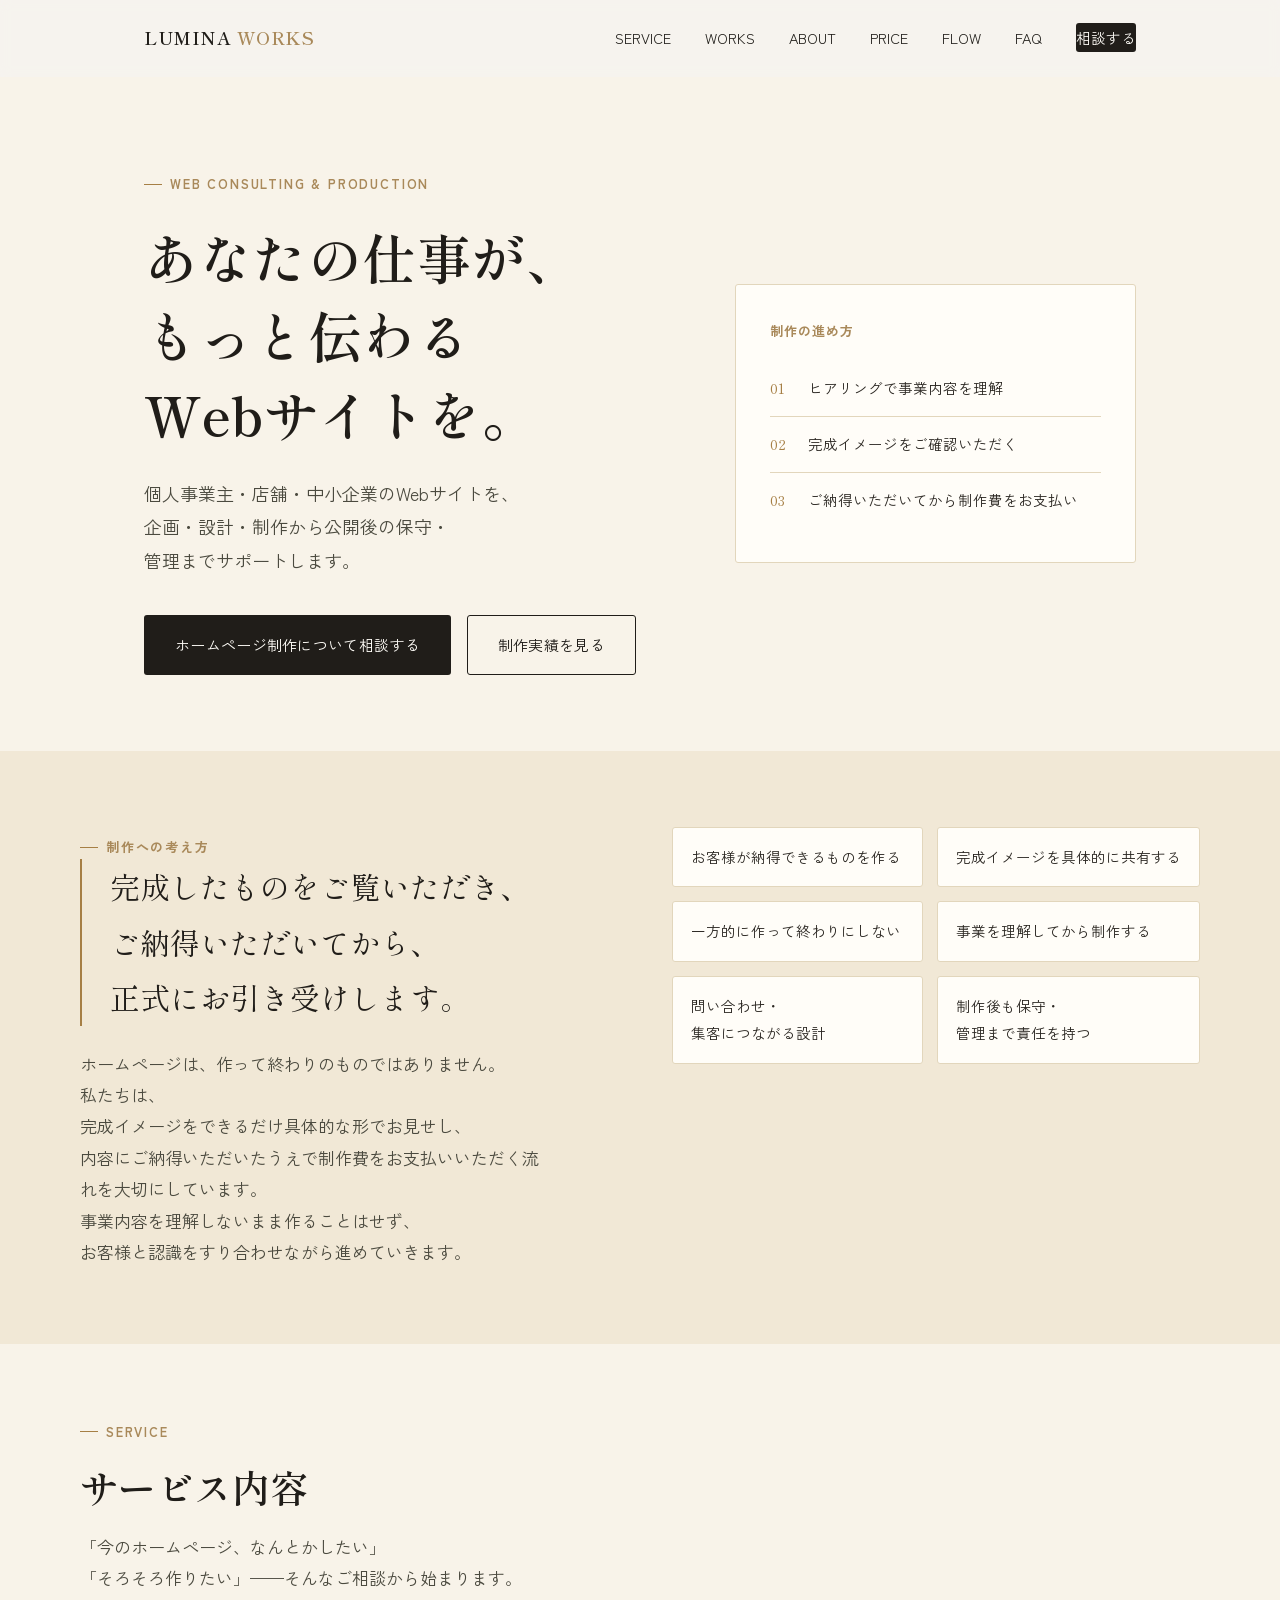
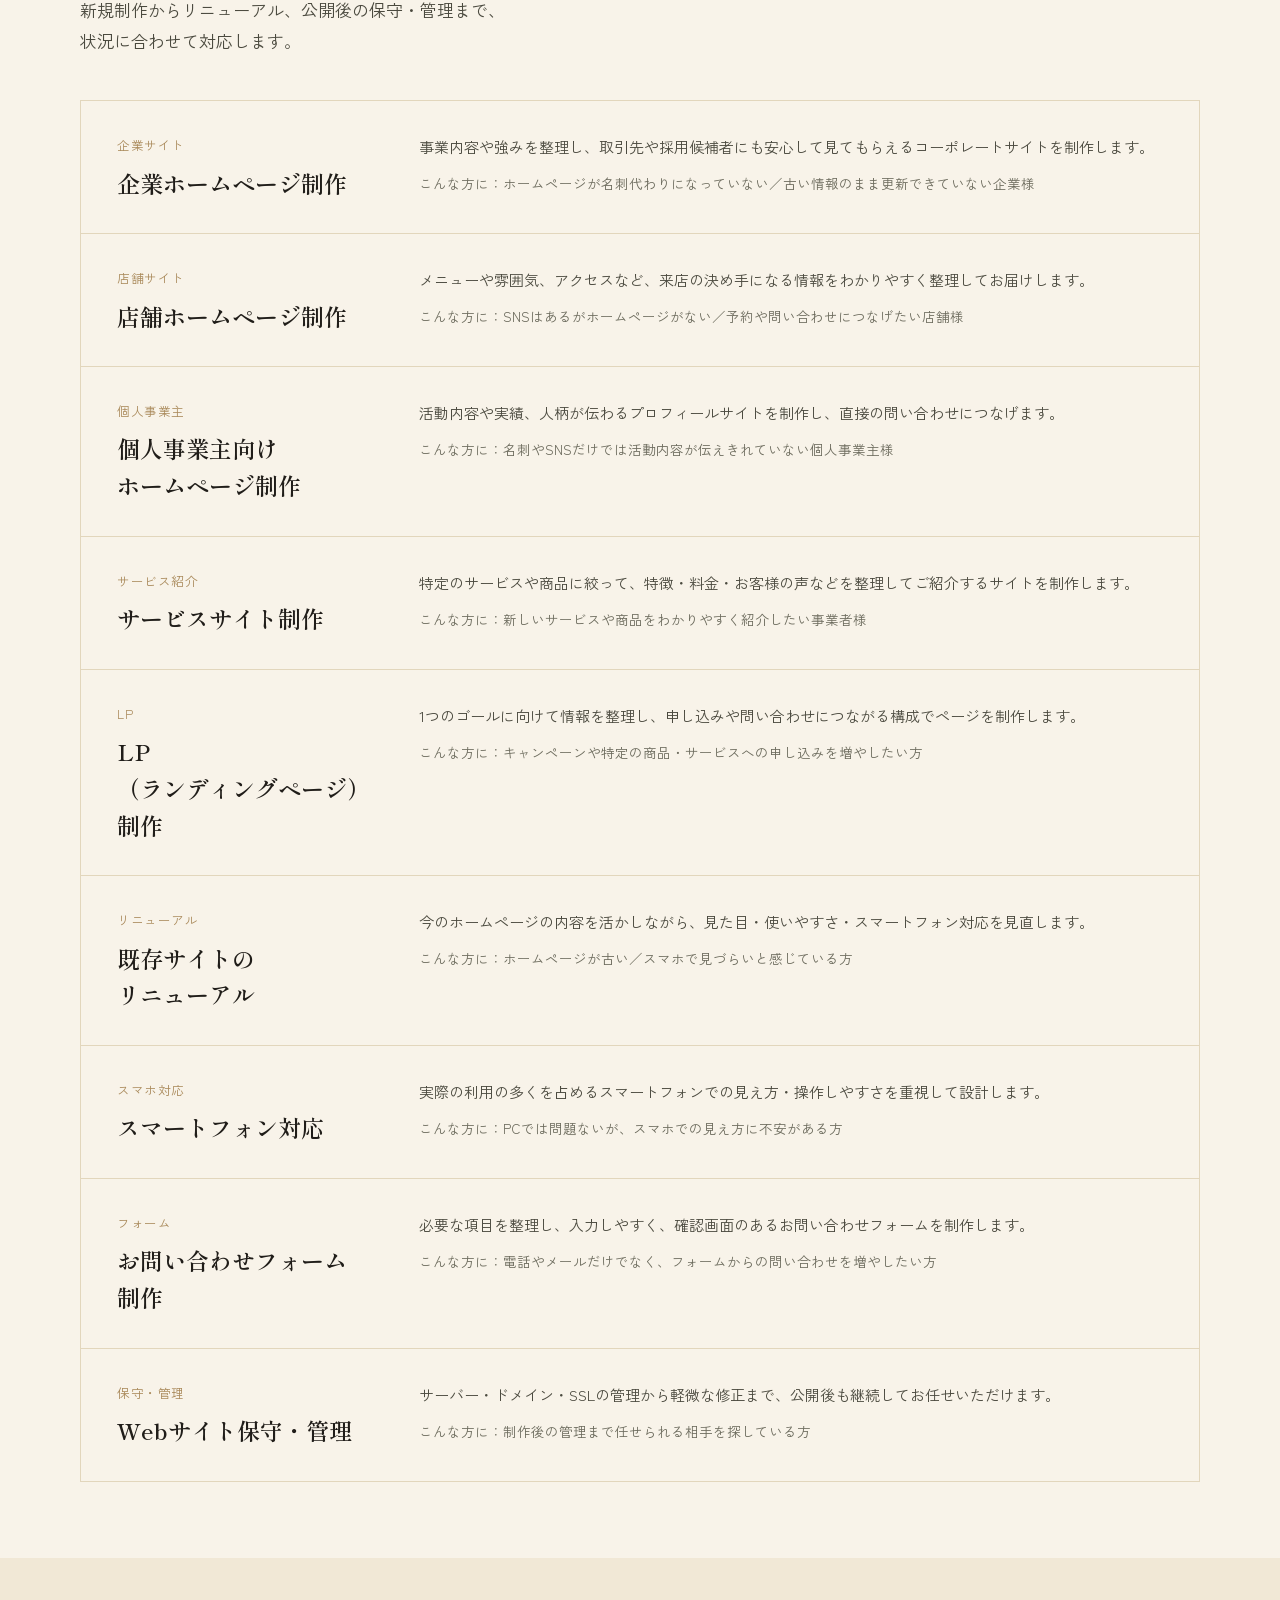
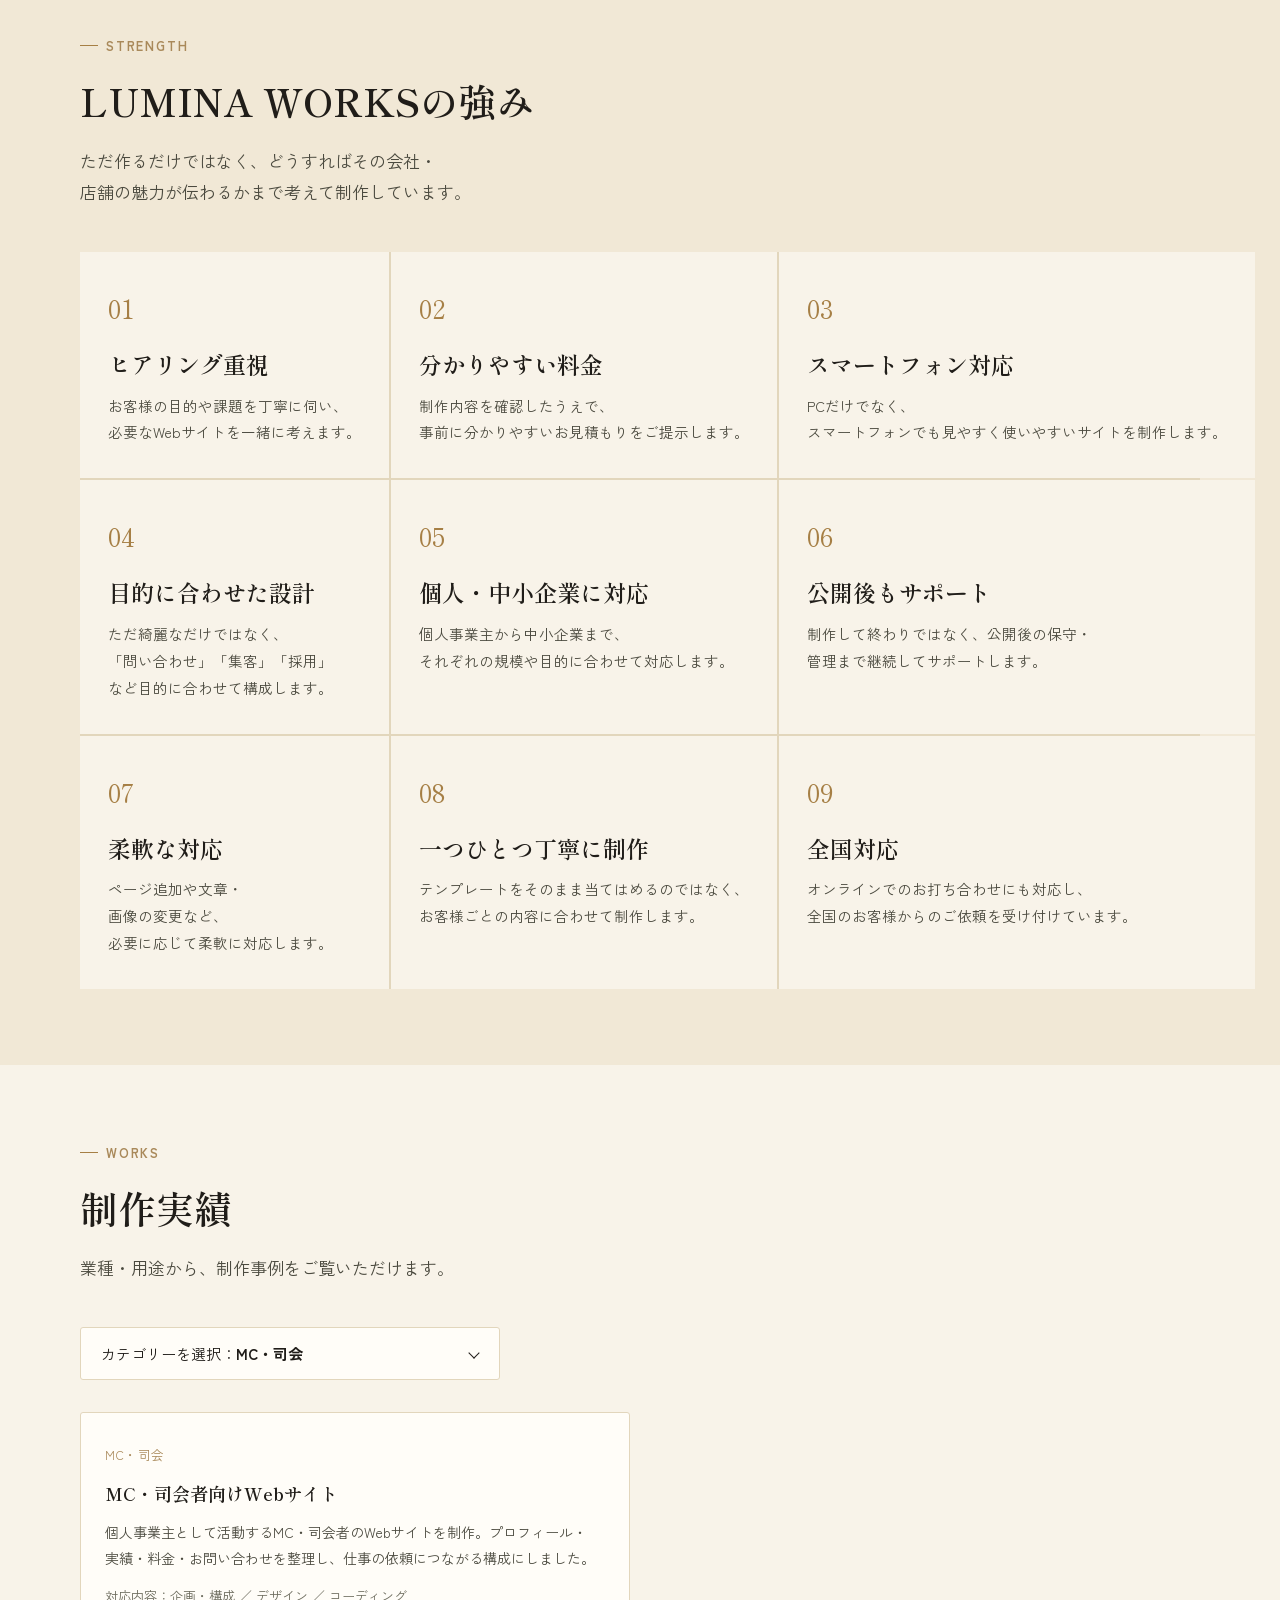
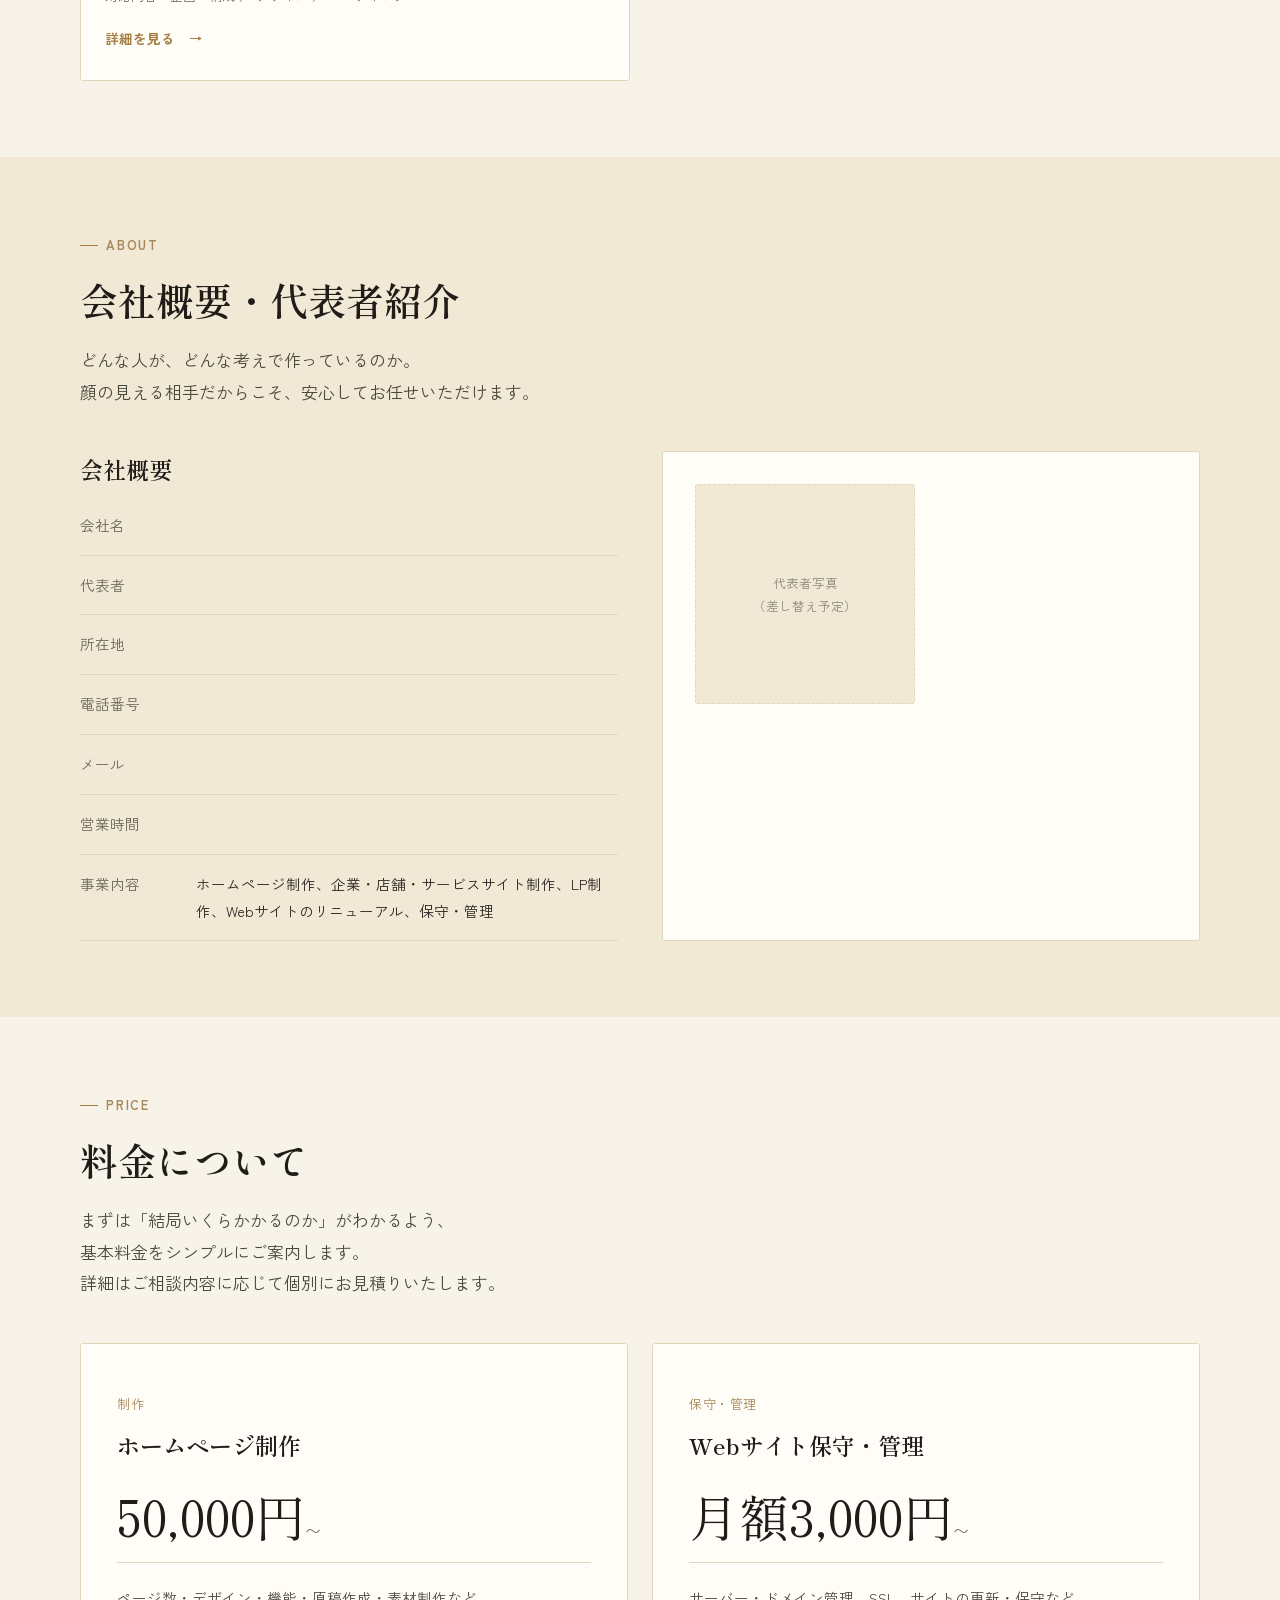
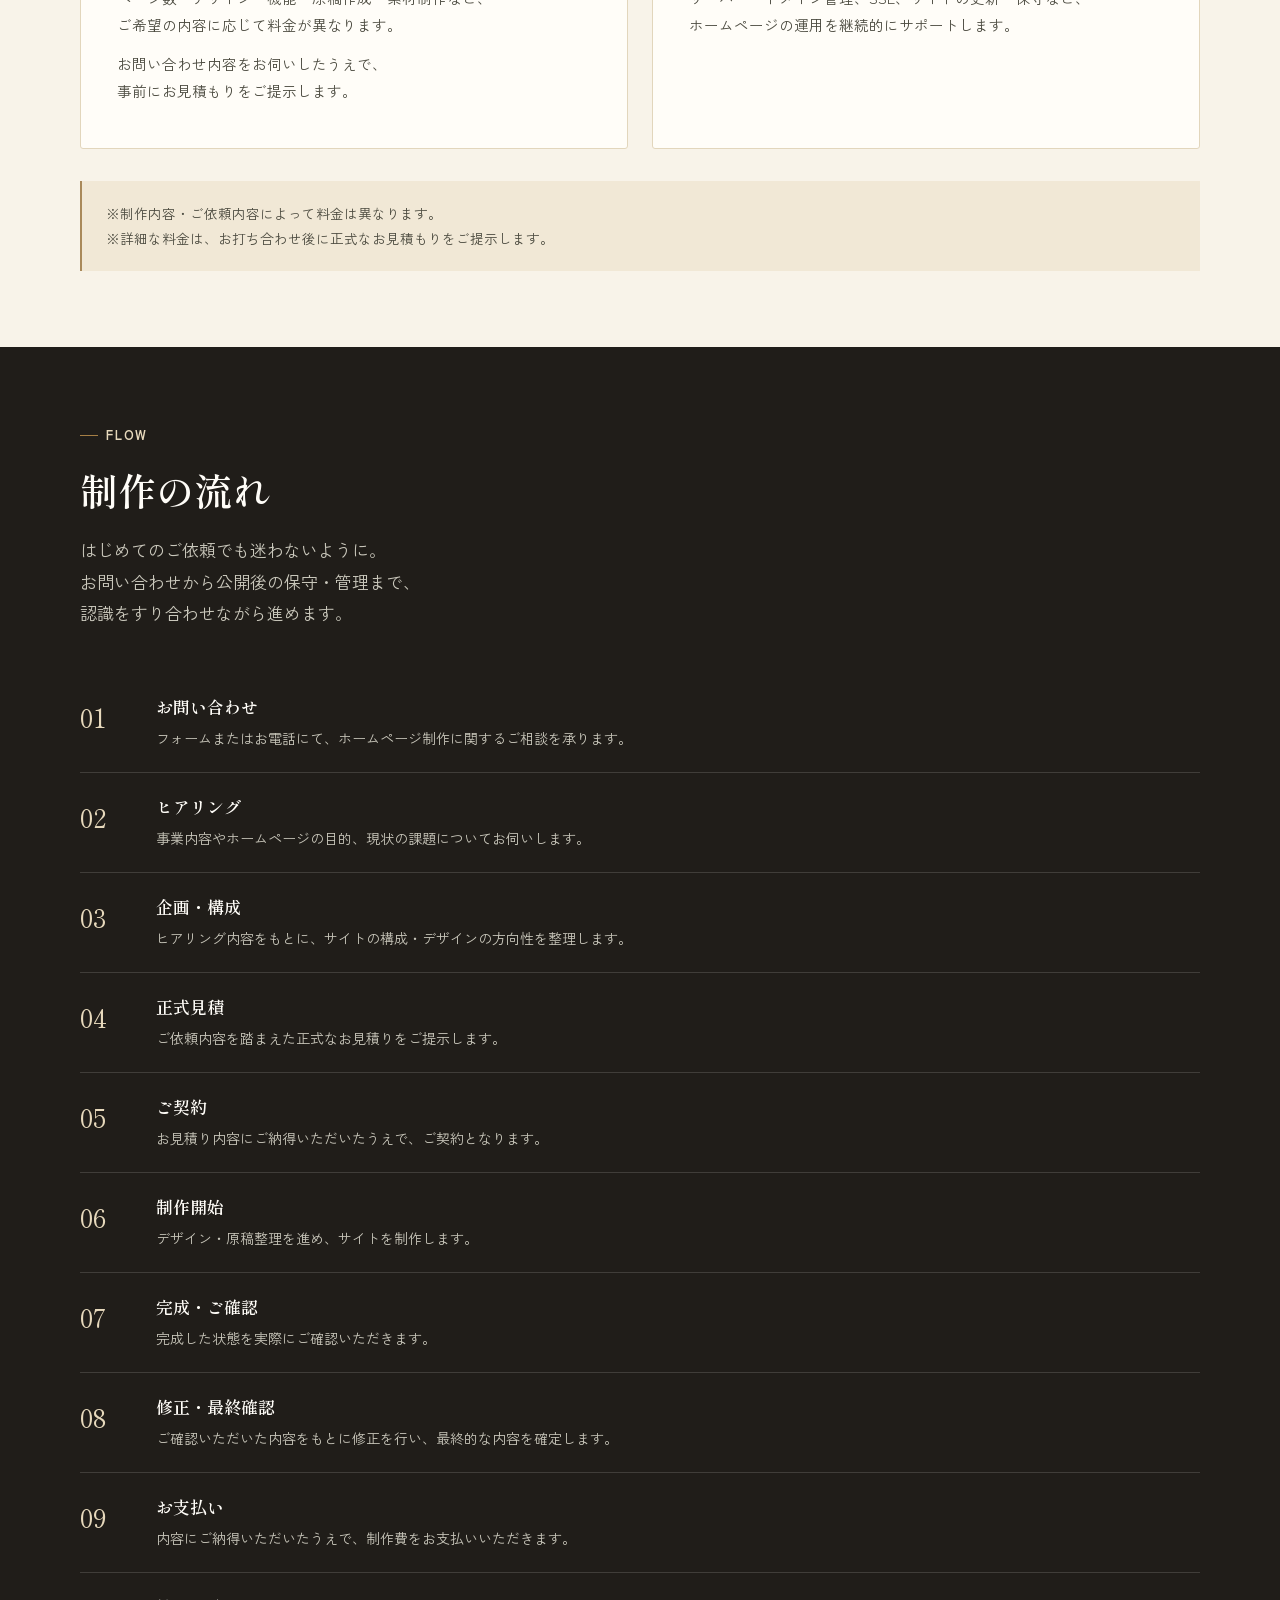
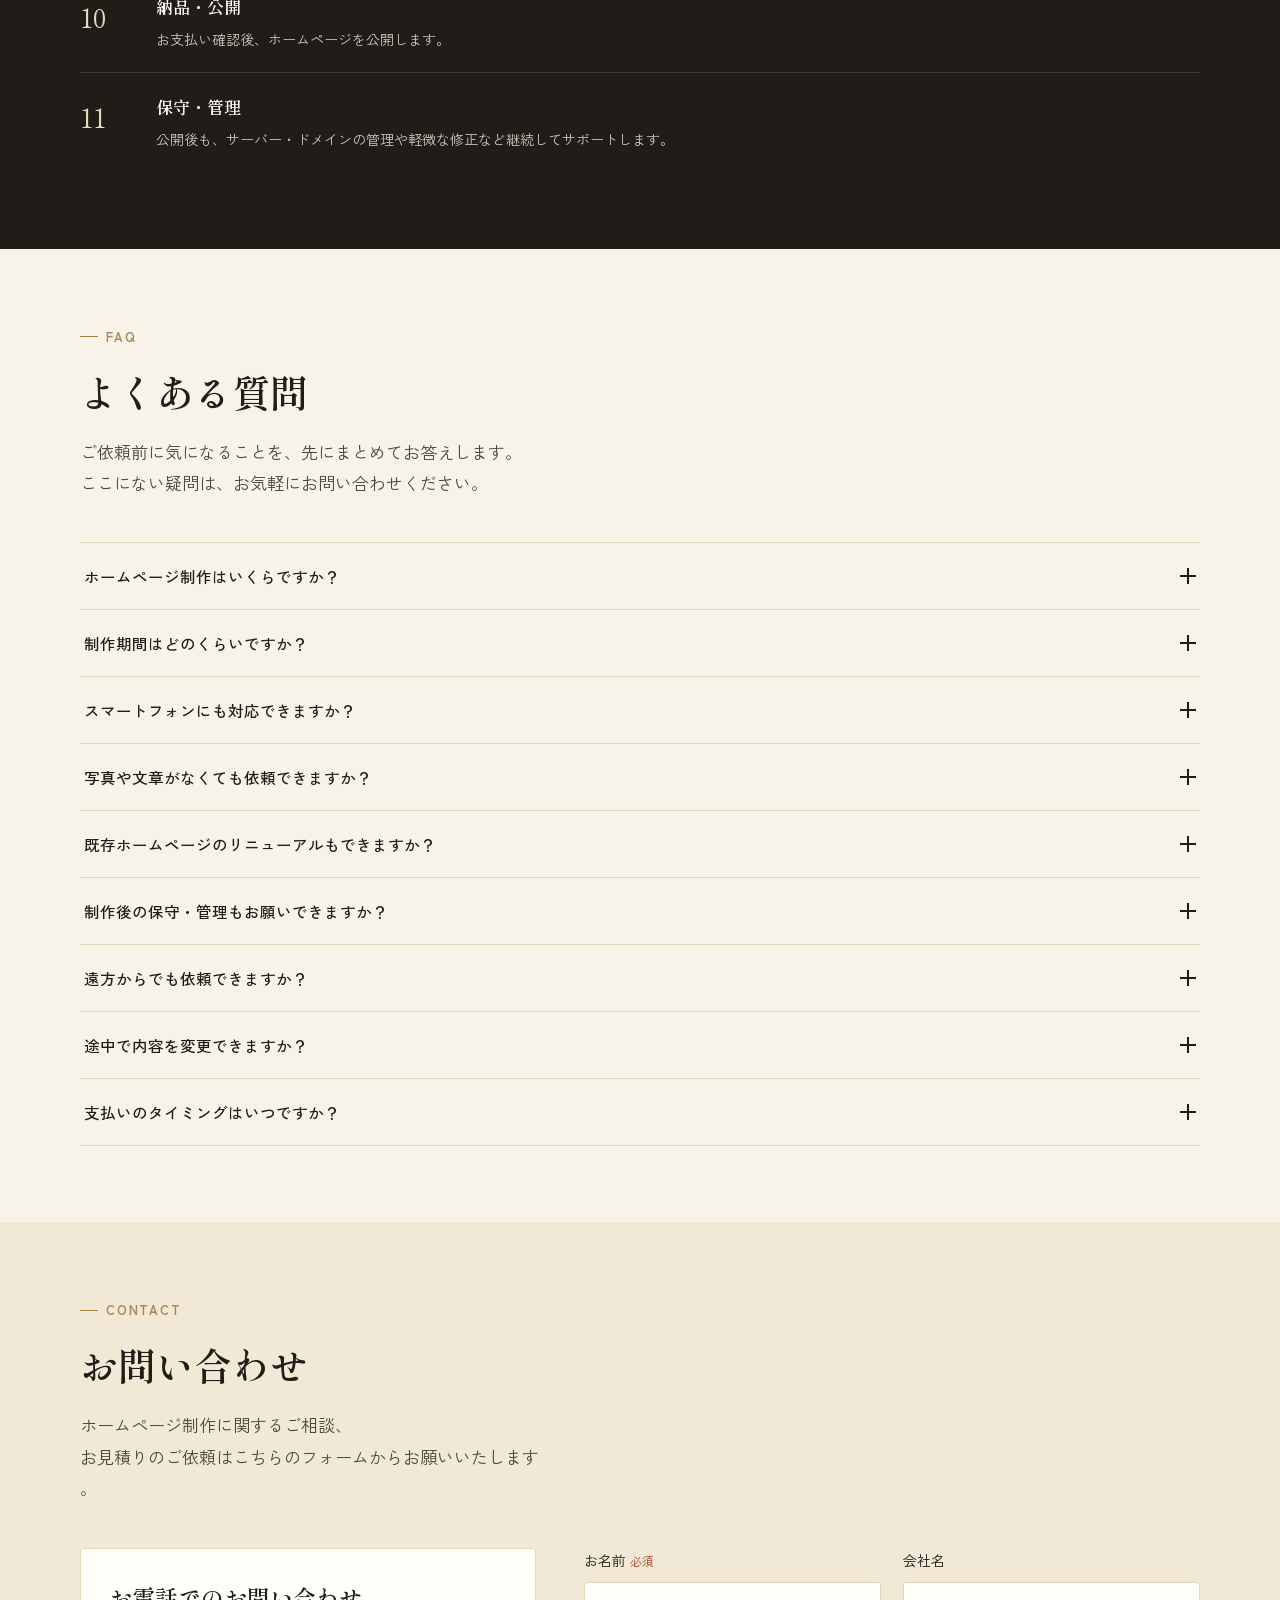
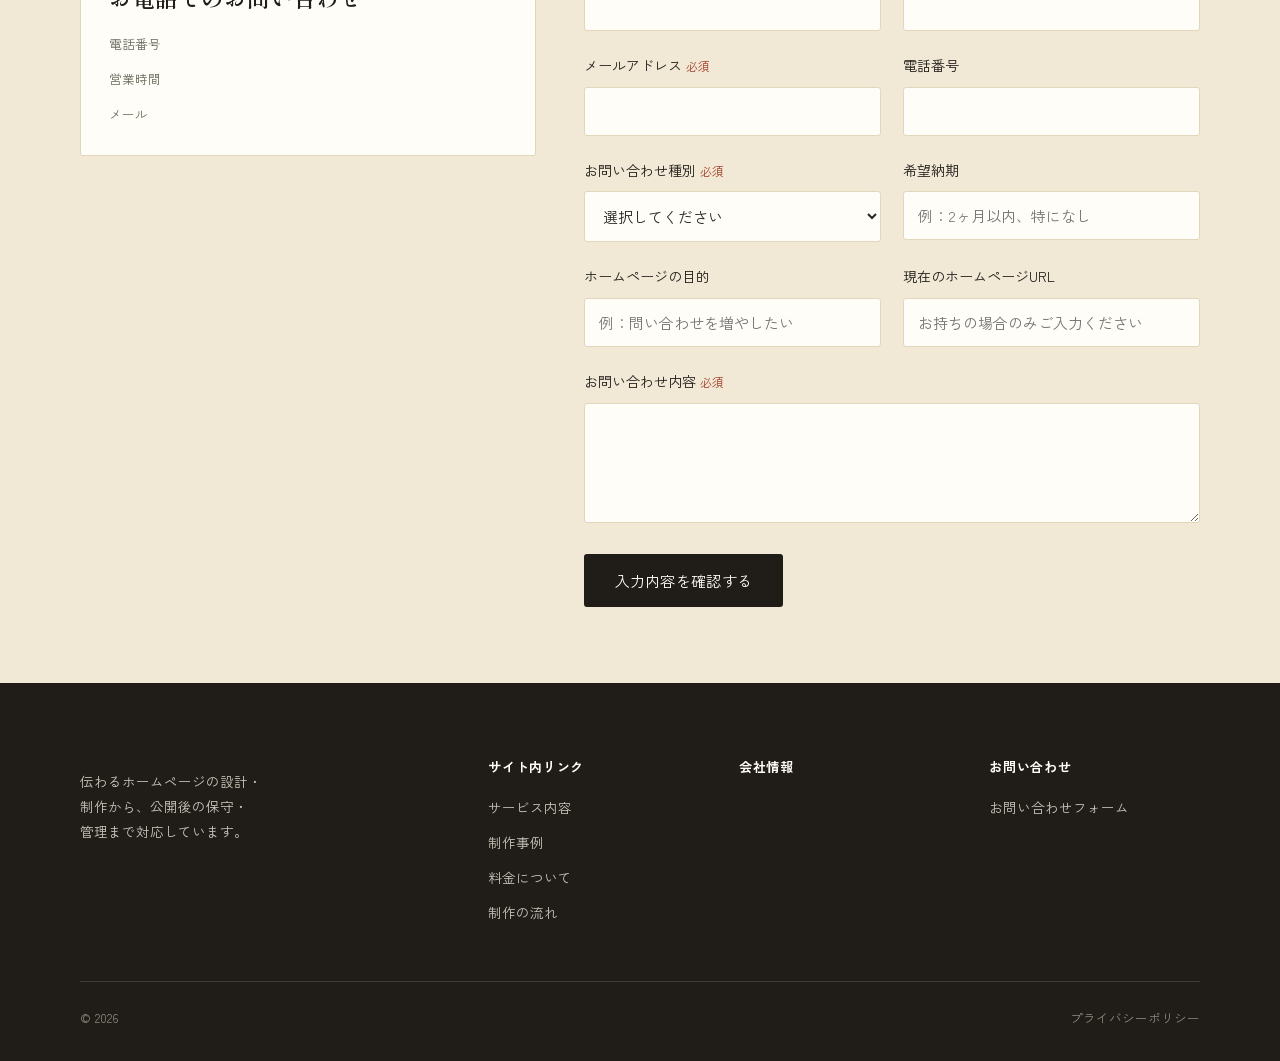
==== commit 16589394: "Add files via upload" ====
--- a/index.html
+++ b/index.html
@@ -78,7 +78,7 @@
     <li><a href="#faq">FAQ｜よくある質問</a></li>
     <li><a href="#contact">CONTACT｜お問い合わせ</a></li>
   </ul>
-  <a href="#contact" class="btn btn-primary nav-cta" style="margin-left:4px;">ホームページ制作について相談する</a>
+  <a href="#contact" class="btn btn-primary nav-cta" style="margin-left:4px;">ホームページ制作について<wbr>相談する</a>
 </nav>
 
 <main id="main">
@@ -90,7 +90,7 @@
       <h1>あなたの仕事が、<br>もっと伝わる<wbr>Webサイトを。</h1>
       <p class="lead">個人事業主・店舗・中小企業のWebサイトを、<br>企画・設計・制作から公開後の保守・管理までサポートします。</p>
       <div class="hero-cta">
-        <a href="#contact" class="btn btn-primary">ホームページ制作について相談する</a>
+        <a href="#contact" class="btn btn-primary">ホームページ制作について<wbr>相談する</a>
         <a href="#works" class="btn btn-secondary">制作実績を見る</a>
       </div>
     </div>
@@ -303,28 +303,27 @@
     <div class="section-inner">
       <div class="section-head reveal">
         <span class="eyebrow">WORKS</span>
-        <h2>制作事例</h2>
-        <p class="lead">実際に依頼すると、どんな仕上がりになるのか。業種・ジャンルごとにご紹介します。</p>
-      </div>
-
-      <div class="works-filter reveal" id="worksFilter" role="tablist" aria-label="制作事例のカテゴリー絞り込み">
-        <!-- JSでカテゴリーボタンを生成 -->
-      </div>
-
-      <div class="works-grid reveal" id="worksGrid" data-static="true">
-        <article class="work-card" data-category="MC・司会">
-          <a href="work-mc.html">
-            <span class="work-cat">MC・司会</span>
-            <h3>MC・司会者向け公式サイト</h3>
-            <ul class="work-features">
-              <li>プロフィール</li>
-              <li>実績</li>
-              <li>料金</li>
-              <li>お問い合わせ</li>
-            </ul>
-            <p>個人事業主として活動するMC・司会者の公式サイトを制作。プロフィール・実績・料金・お問い合わせを整理し、仕事の依頼につながる構成にしました。</p>
-            <span class="work-cta">実績を見る　→</span>
-          </a>
+        <h2>制作実績</h2>
+        <p class="lead">業種・用途から、制作事例をご覧いただけます。</p>
+      </div>
+
+      <div class="works-category-select reveal">
+        <button type="button" id="worksCategoryToggle" class="works-category-btn" aria-expanded="false" aria-controls="worksCategoryList">
+          <span>カテゴリーを選択：<strong id="worksCategoryLabel">MC・司会</strong></span>
+          <span class="chevron" aria-hidden="true"></span>
+        </button>
+        <ul id="worksCategoryList" class="works-category-list" hidden>
+          <!-- JSでカテゴリー一覧を生成 -->
+        </ul>
+      </div>
+
+      <div id="worksResults" class="works-results reveal" data-static="true">
+        <article class="work-result" data-category="MC・司会">
+          <span class="work-result-cat">MC・司会</span>
+          <h3>MC・司会者向けWebサイト</h3>
+          <p class="work-result-desc">個人事業主として活動するMC・司会者のWebサイトを制作。プロフィール・実績・料金・お問い合わせを整理し、仕事の依頼につながる構成にしました。</p>
+          <p class="work-result-scope">対応内容：企画・構成 ／ デザイン ／ コーディング</p>
+          <a href="work-mc.html" class="work-result-cta">詳細を見る　→</a>
         </article>
       </div>
     </div>
--- a/style.css
+++ b/style.css
@@ -9,8 +9,8 @@
   --c-ink:        #2A2621;   /* 温かみのあるチャコール（本文） */
   --c-navy:       #201D19;   /* ほぼ黒に近いダークチャコール（見出し・主要ボタン） */
   --c-navy-soft:  #332E27;
-  --c-green:      #A9895A;   /* 控えめなシャンパンゴールド（タグ・カテゴリー等の小さなアクセント） */
-  --c-green-soft: #F0E7D2;
+  --c-bronze:      #A9895A;   /* 控えめなシャンパンゴールド（タグ・カテゴリー等の小さなアクセント） */
+  --c-bronze-soft: #F0E7D2;
   --c-gold:       #A67F45;   /* シャンパンゴールド（数字・リンクの小さなアクセント） */
   --c-gold-soft:  #E7D9BC;
   --c-line:       #E2D6BC;   /* ボーダー */
@@ -59,7 +59,7 @@
 
 /* focus visibility */
 a:focus-visible, button:focus-visible, input:focus-visible, textarea:focus-visible, select:focus-visible{
-  outline:2px solid var(--c-green);
+  outline:2px solid var(--c-bronze);
   outline-offset:3px;
 }
 
@@ -74,8 +74,18 @@
   font-family:var(--f-sans);
   font-size:13px;
   letter-spacing:.14em;
-  color:var(--c-green);
+  color:var(--c-bronze);
   font-weight:600;
+  display:inline-flex;
+  align-items:center;
+  gap:8px;
+}
+.eyebrow::before{
+  content:"";
+  display:inline-block;
+  width:18px;
+  height:1px;
+  background:var(--c-gold);
 }
 h1,h2,h3{ font-family:var(--f-serif); color:var(--c-navy); font-weight:600; word-break:keep-all; overflow-wrap:break-word; }
 .service-item h3, .strength-card h3, .work-body h3, .price-card h3, .flow-item h3, .faq-q, .work-cat, .tag, .eyebrow{
@@ -108,7 +118,7 @@
   color:var(--c-navy);
   font-weight:600;
 }
-.brand span{ color:var(--c-green); }
+.brand span{ color:var(--c-bronze); }
 
 .nav-desktop{ display:none; }
 .nav-desktop ul{ display:flex; gap:34px; align-items:center; }
@@ -117,7 +127,7 @@
 }
 .nav-desktop a::after{
   content:""; position:absolute; left:0; right:0; bottom:0; height:1px;
-  background:var(--c-green); transform:scaleX(0); transform-origin:left;
+  background:var(--c-bronze); transform:scaleX(0); transform-origin:left;
   transition:transform .25s ease;
 }
 .nav-desktop a:hover::after{ transform:scaleX(1); }
@@ -150,7 +160,7 @@
 .nav-mobile ul{ padding:32px var(--pad); display:flex; flex-direction:column; gap:0; }
 .nav-mobile li{ border-bottom:1px solid var(--c-line); }
 .nav-mobile a{ display:block; padding:18px 4px; font-size:16px; color:var(--c-navy); }
-.nav-mobile .nav-cta{ display:inline-block; margin-top:28px; text-align:center; }
+.nav-mobile .nav-cta{ display:block; width:100%; margin-top:28px; text-align:center; }
 
 @media (min-width:900px){
   .nav-desktop{ display:block; }
@@ -165,7 +175,7 @@
   max-width:var(--w-max); margin:0 auto;
   display:grid; gap:48px;
 }
-.hero-copy .eyebrow{ display:block; margin-bottom:22px; }
+.hero-copy .eyebrow{ display:flex; margin-bottom:22px; }
 .hero-copy h1{
   font-size:clamp(27px,8vw,54px);
   line-height:1.45;
@@ -173,18 +183,23 @@
 }
 .hero-copy .lead{ margin-top:24px; font-size:18px; max-width:44ch; }
 
-.hero-cta{ display:flex; flex-wrap:wrap; gap:16px; margin-top:38px; }
+.hero-cta{ display:flex; flex-direction:column; gap:14px; margin-top:38px; }
+.hero-cta .btn{ width:100%; text-align:center; }
+@media (min-width:480px){
+  .hero-cta{ flex-direction:row; flex-wrap:wrap; gap:16px; }
+  .hero-cta .btn{ width:auto; }
+}
 
 .btn{
   display:inline-flex; align-items:center; justify-content:center;
-  padding:15px 30px; border-radius:var(--radius); font-size:15px;
-  border:1px solid transparent; transition:background .2s ease, color .2s ease, border-color .2s ease, transform .15s ease;
+  padding:15px 30px; border-radius:var(--radius); font-size:15px; letter-spacing:.02em;
+  border:1px solid transparent; transition:background .2s ease, color .2s ease, border-color .2s ease, transform .15s ease, box-shadow .2s ease;
 }
 .btn:active{ transform:translateY(1px); }
 .btn-primary{ background:var(--c-navy); color:var(--c-white); }
-.btn-primary:hover{ background:var(--c-navy-soft); }
+.btn-primary:hover{ background:var(--c-navy-soft); transform:translateY(-1px); box-shadow:0 10px 22px rgba(32,29,25,.22); }
 .btn-secondary{ background:transparent; color:var(--c-navy); border-color:var(--c-navy); }
-.btn-secondary:hover{ background:var(--c-navy); color:var(--c-white); }
+.btn-secondary:hover{ background:var(--c-navy); color:var(--c-white); transform:translateY(-1px); box-shadow:0 10px 22px rgba(32,29,25,.16); }
 .btn-block{ width:100%; }
 
 .hero-panel{
@@ -193,7 +208,7 @@
   padding:34px;
   border-radius:var(--radius);
 }
-.hero-panel-title{ font-size:13px; letter-spacing:.08em; color:var(--c-green); margin-bottom:18px; font-weight:600; }
+.hero-panel-title{ font-size:13px; letter-spacing:.08em; color:var(--c-bronze); margin-bottom:18px; font-weight:600; }
 .hero-flow-mini{ display:flex; flex-direction:column; gap:0; }
 .hero-flow-mini li{
   display:flex; gap:16px; padding:14px 0; border-bottom:1px solid var(--c-line);
@@ -212,7 +227,7 @@
 section{ padding:76px var(--pad); }
 .section-inner{ max-width:var(--w-max); margin:0 auto; }
 .section-head{ max-width:640px; margin-bottom:44px; }
-.section-head .eyebrow{ display:block; margin-bottom:14px; }
+.section-head .eyebrow{ display:flex; margin-bottom:14px; }
 .section-head h2{ margin-bottom:16px; }
 
 .bg-deep{ background:var(--c-paper-deep); }
@@ -263,7 +278,7 @@
 }
 .service-item h3{ margin-bottom:0; }
 .service-item .tag{
-  font-size:12.5px; color:var(--c-green); letter-spacing:.04em; display:block; margin-bottom:8px;
+  font-size:12.5px; color:var(--c-bronze); letter-spacing:.04em; display:block; margin-bottom:8px;
 }
 .service-item p{ font-size:15px; color:#4B4A3F; }
 .service-item .for-whom{ font-size:13.5px; color:#6B6A5C; margin-top:10px; }
@@ -284,45 +299,63 @@
 /* ============================================================
    WORKS
    ============================================================ */
-.works-filter{ display:flex; flex-wrap:wrap; gap:10px; margin-bottom:36px; }
-.works-filter button{
-  background:transparent; border:1px solid var(--c-line); color:var(--c-navy);
-  padding:9px 18px; border-radius:20px; font-size:13.5px; transition:background .2s, color .2s, border-color .2s;
-}
-.works-filter button.is-active, .works-filter button:hover{
-  background:var(--c-navy); color:var(--c-white); border-color:var(--c-navy);
-}
-.works-grid{ display:grid; gap:24px; grid-template-columns:1fr; }
-@media (min-width:640px){ .works-grid{ grid-template-columns:repeat(2,1fr); } }
-@media (min-width:960px){ .works-grid{ grid-template-columns:repeat(3,1fr); } }
+/* ---- カテゴリー選択（ドロップダウン） ---- */
+.works-category-select{ position:relative; max-width:420px; margin-bottom:32px; }
+.works-category-btn{
+  width:100%; display:flex; align-items:center; justify-content:space-between; gap:12px;
+  background:var(--c-white); border:1px solid var(--c-line); color:var(--c-navy);
+  padding:15px 20px; border-radius:var(--radius); font-size:15px; font-family:inherit;
+  transition:border-color .2s ease;
+}
+.works-category-btn:hover, .works-category-btn[aria-expanded="true"]{ border-color:var(--c-navy); }
+.works-category-btn strong{ font-weight:600; }
+.works-category-btn .chevron{
+  position:relative; width:10px; height:10px; flex:none; margin-top:-2px;
+}
+.works-category-btn .chevron::before{
+  content:""; position:absolute; inset:0; margin:auto; width:8px; height:8px;
+  border-right:1.5px solid var(--c-navy); border-bottom:1.5px solid var(--c-navy);
+  transform:rotate(45deg); transition:transform .2s ease;
+}
+.works-category-btn[aria-expanded="true"] .chevron::before{ transform:rotate(-135deg); margin-top:4px; }
+
+.works-category-list{
+  position:absolute; z-index:20; top:calc(100% + 8px); left:0; right:0;
+  background:var(--c-white); border:1px solid var(--c-line); border-radius:var(--radius);
+  box-shadow:0 14px 32px rgba(46,42,34,.12); overflow:hidden; list-style:none; padding:0; margin:0;
+}
+.works-category-list li + li{ border-top:1px solid var(--c-line); }
+.works-category-list button{
+  width:100%; display:flex; align-items:center; justify-content:space-between; gap:12px;
+  background:none; border:none; color:var(--c-navy); padding:13px 20px; font-size:14.5px;
+  font-family:inherit; text-align:left; transition:background .15s ease;
+}
+.works-category-list button:hover{ background:var(--c-paper-deep); }
+.works-category-count{ font-size:12px; color:#6B6A5C; }
+
+/* ---- 実績一覧 ---- */
+.works-results{ display:grid; gap:20px; grid-template-columns:1fr; }
+@media (min-width:720px){ .works-results{ grid-template-columns:repeat(2,1fr); } }
 
 .works-empty{
   grid-column:1 / -1; text-align:center; padding:48px 20px; color:#6B6A5C;
   border:1px dashed var(--c-line); border-radius:var(--radius); font-size:14.5px;
 }
 
-.work-card{
+.work-result{
   border:1px solid var(--c-line); background:var(--c-white); border-radius:var(--radius);
-  transition:box-shadow .2s ease, transform .2s ease; max-width:100%;
-}
-.work-card:hover{ box-shadow:0 10px 26px rgba(46,42,34,.10); transform:translateY(-2px); }
-.work-card > a, .work-card > div{
-  display:block; padding:26px 24px 28px; height:100%;
-}
-.work-cat{ font-size:12.5px; color:var(--c-green); letter-spacing:.04em; }
-.work-card h3{ margin:10px 0 14px; font-size:18px; }
-.work-card p{ font-size:14px; color:#4B4A3F; margin-top:14px; }
-
-.work-features{ display:flex; flex-wrap:wrap; gap:8px 10px; }
-.work-features li{
-  font-size:12.5px; color:var(--c-navy); background:var(--c-paper-deep);
-  border:1px solid var(--c-line); padding:4px 12px; border-radius:20px;
-}
-
-.work-cta{
+  padding:26px 24px 28px; max-width:100%;
+  transition:box-shadow .2s ease, transform .2s ease;
+}
+.work-result:hover{ box-shadow:0 10px 26px rgba(46,42,34,.10); transform:translateY(-2px); }
+.work-result-cat{ font-size:12.5px; color:var(--c-bronze); letter-spacing:.04em; }
+.work-result h3{ margin:10px 0 12px; font-size:18px; }
+.work-result-desc{ font-size:14px; color:#4B4A3F; }
+.work-result-scope{ font-size:13px; color:#6B6A5C; margin-top:12px; }
+.work-result-cta{
   display:inline-block; margin-top:18px; font-size:13.5px; color:var(--c-gold); font-weight:600;
 }
-.work-card:hover .work-cta{ text-decoration:underline; }
+.work-result:hover .work-result-cta{ text-decoration:underline; }
 
 /* ============================================================
    ABOUT
@@ -346,7 +379,7 @@
   display:flex; align-items:center; justify-content:center;
   color:#8B8A7C; font-size:12.5px; text-align:center; padding:14px; border-radius:var(--radius);
 }
-.profile-role{ font-size:13px; color:var(--c-green); margin-bottom:6px; display:block; }
+.profile-role{ font-size:13px; color:var(--c-bronze); margin-bottom:6px; display:block; }
 .profile-name{ font-family:var(--f-serif); font-size:22px; color:var(--c-navy); margin-bottom:16px; }
 .profile-text{ font-size:14.5px; color:#4B4A3F; }
 
@@ -363,7 +396,7 @@
   background:var(--c-white); border:1px solid var(--c-line); border-radius:var(--radius);
   padding:32px 24px;
 }
-.price-card .tag{ font-size:13px; color:var(--c-green); letter-spacing:.04em; }
+.price-card .tag{ font-size:13px; color:var(--c-bronze); letter-spacing:.04em; }
 .price-card h3{ margin:10px 0 26px; }
 .price-num{
   font-family:var(--f-serif); font-size:clamp(32px,9vw,50px); color:var(--c-navy);
@@ -378,7 +411,7 @@
 
 .price-disclaimer{
   margin-top:32px; padding:20px 24px; background:var(--c-paper-deep);
-  border-left:2px solid var(--c-green); font-size:13.5px; color:#4B4A3F;
+  border-left:2px solid var(--c-bronze); font-size:13.5px; color:#4B4A3F;
 }
 
 /* ============================================================
@@ -493,7 +526,7 @@
 .legal ul{ margin-top:10px; display:grid; gap:8px; padding-left:20px; list-style:disc; }
 .legal .notice{
   margin-top:56px; padding:20px 24px; background:var(--c-paper-deep);
-  border-left:2px solid var(--c-green); font-size:13.5px; color:#4B4A3F;
+  border-left:2px solid var(--c-bronze); font-size:13.5px; color:#4B4A3F;
 }
 
 /* ============================================================
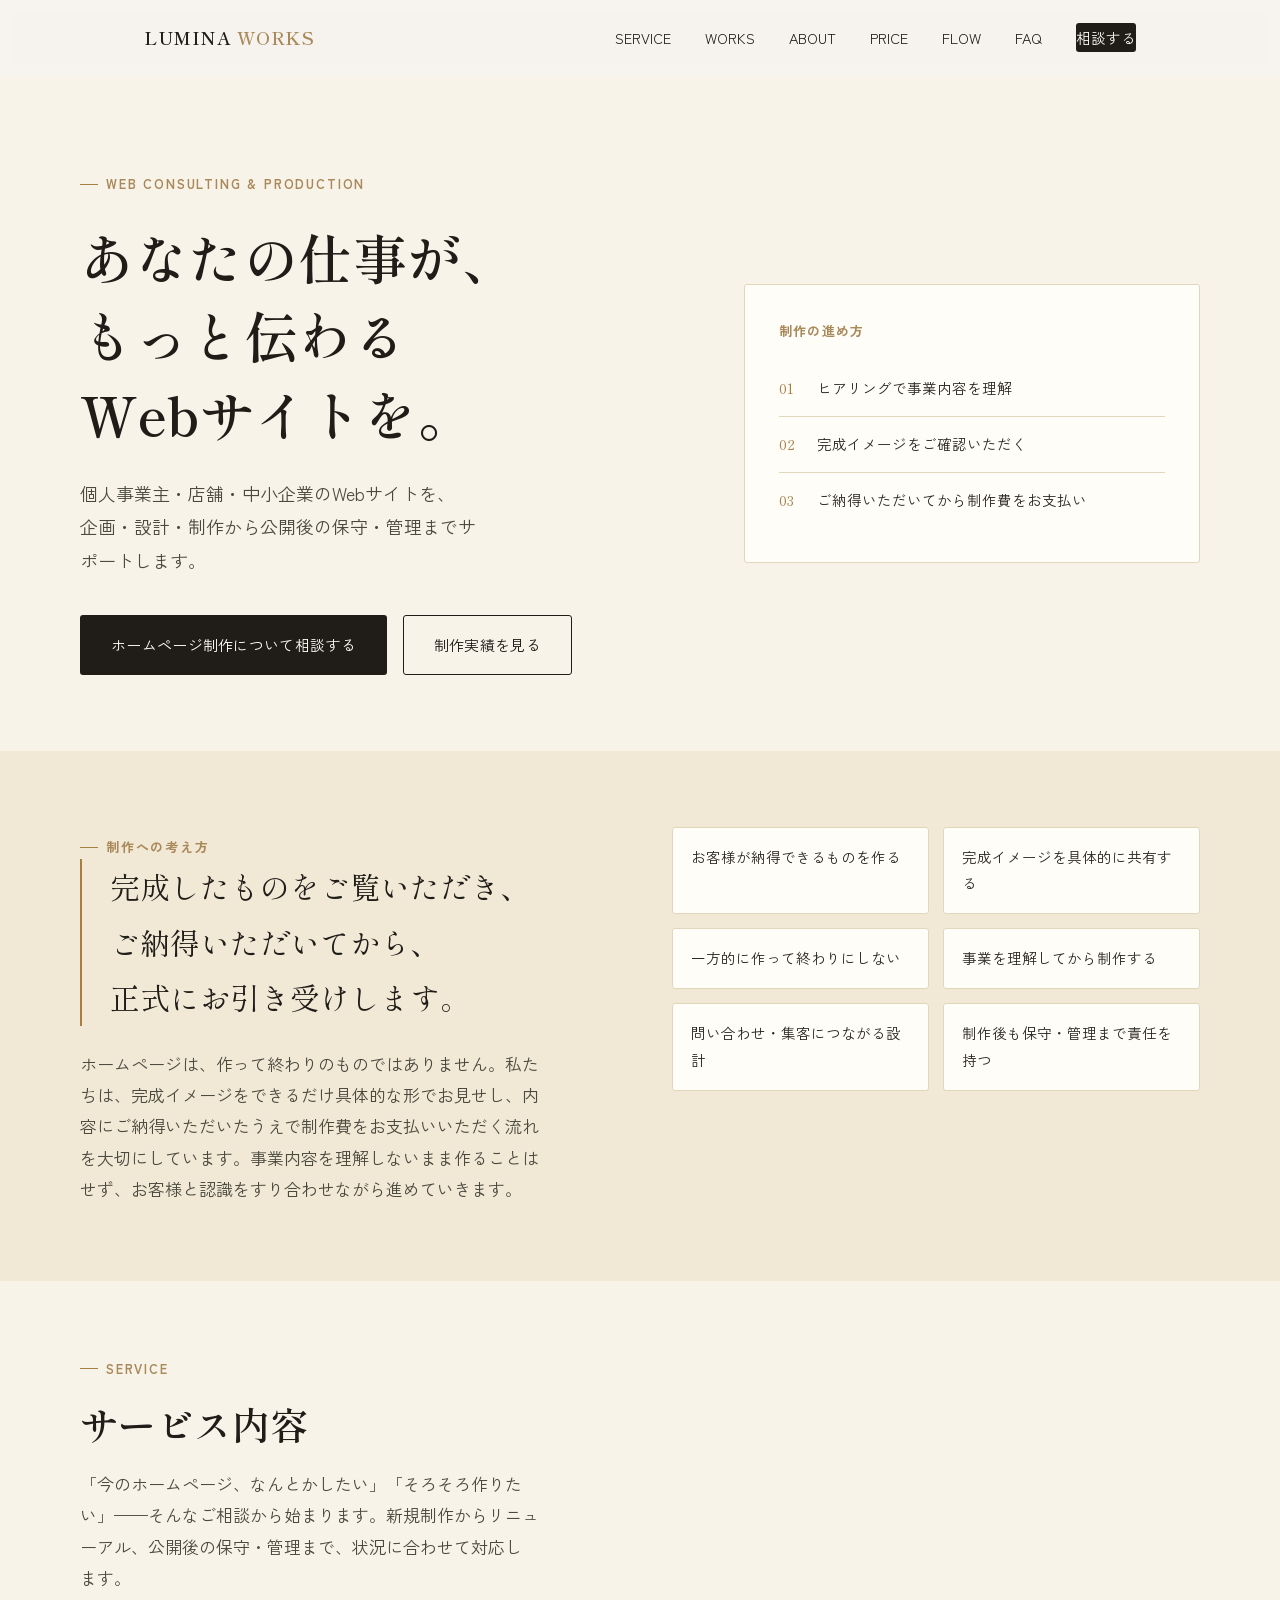
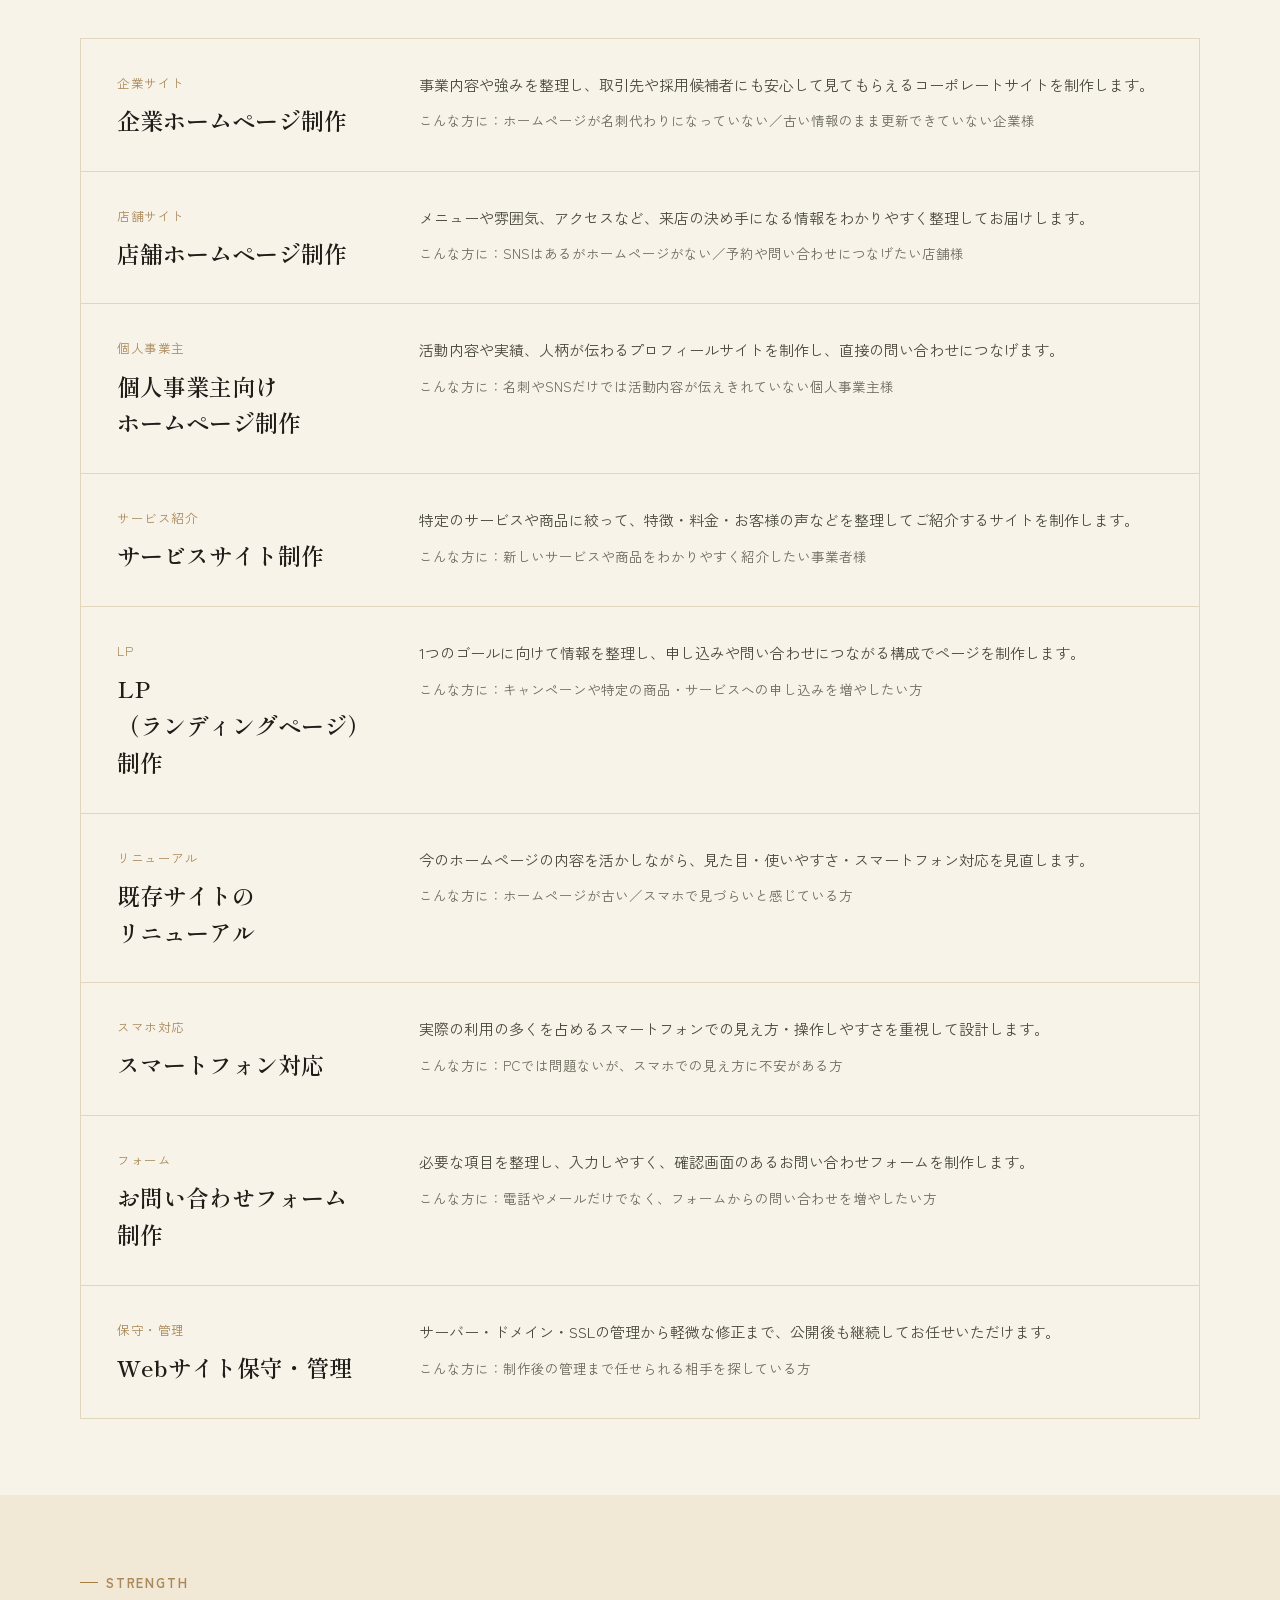
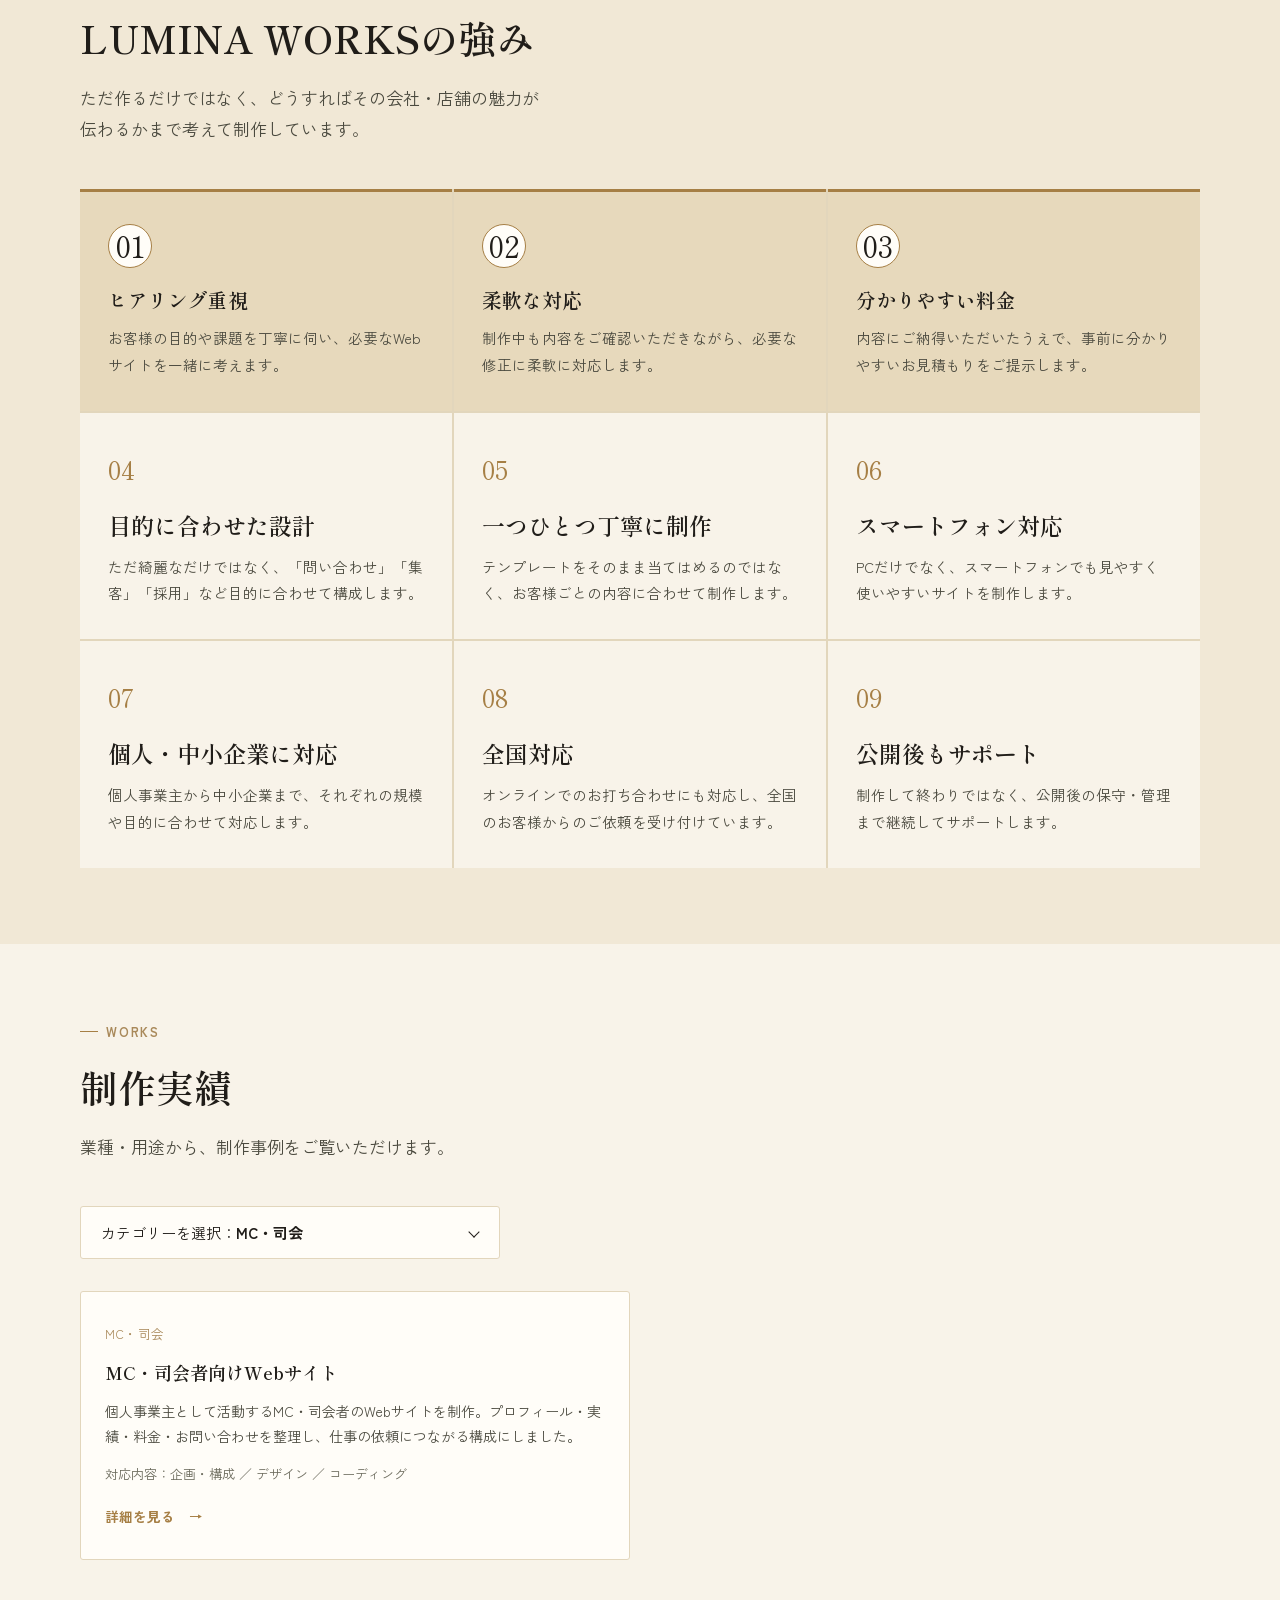
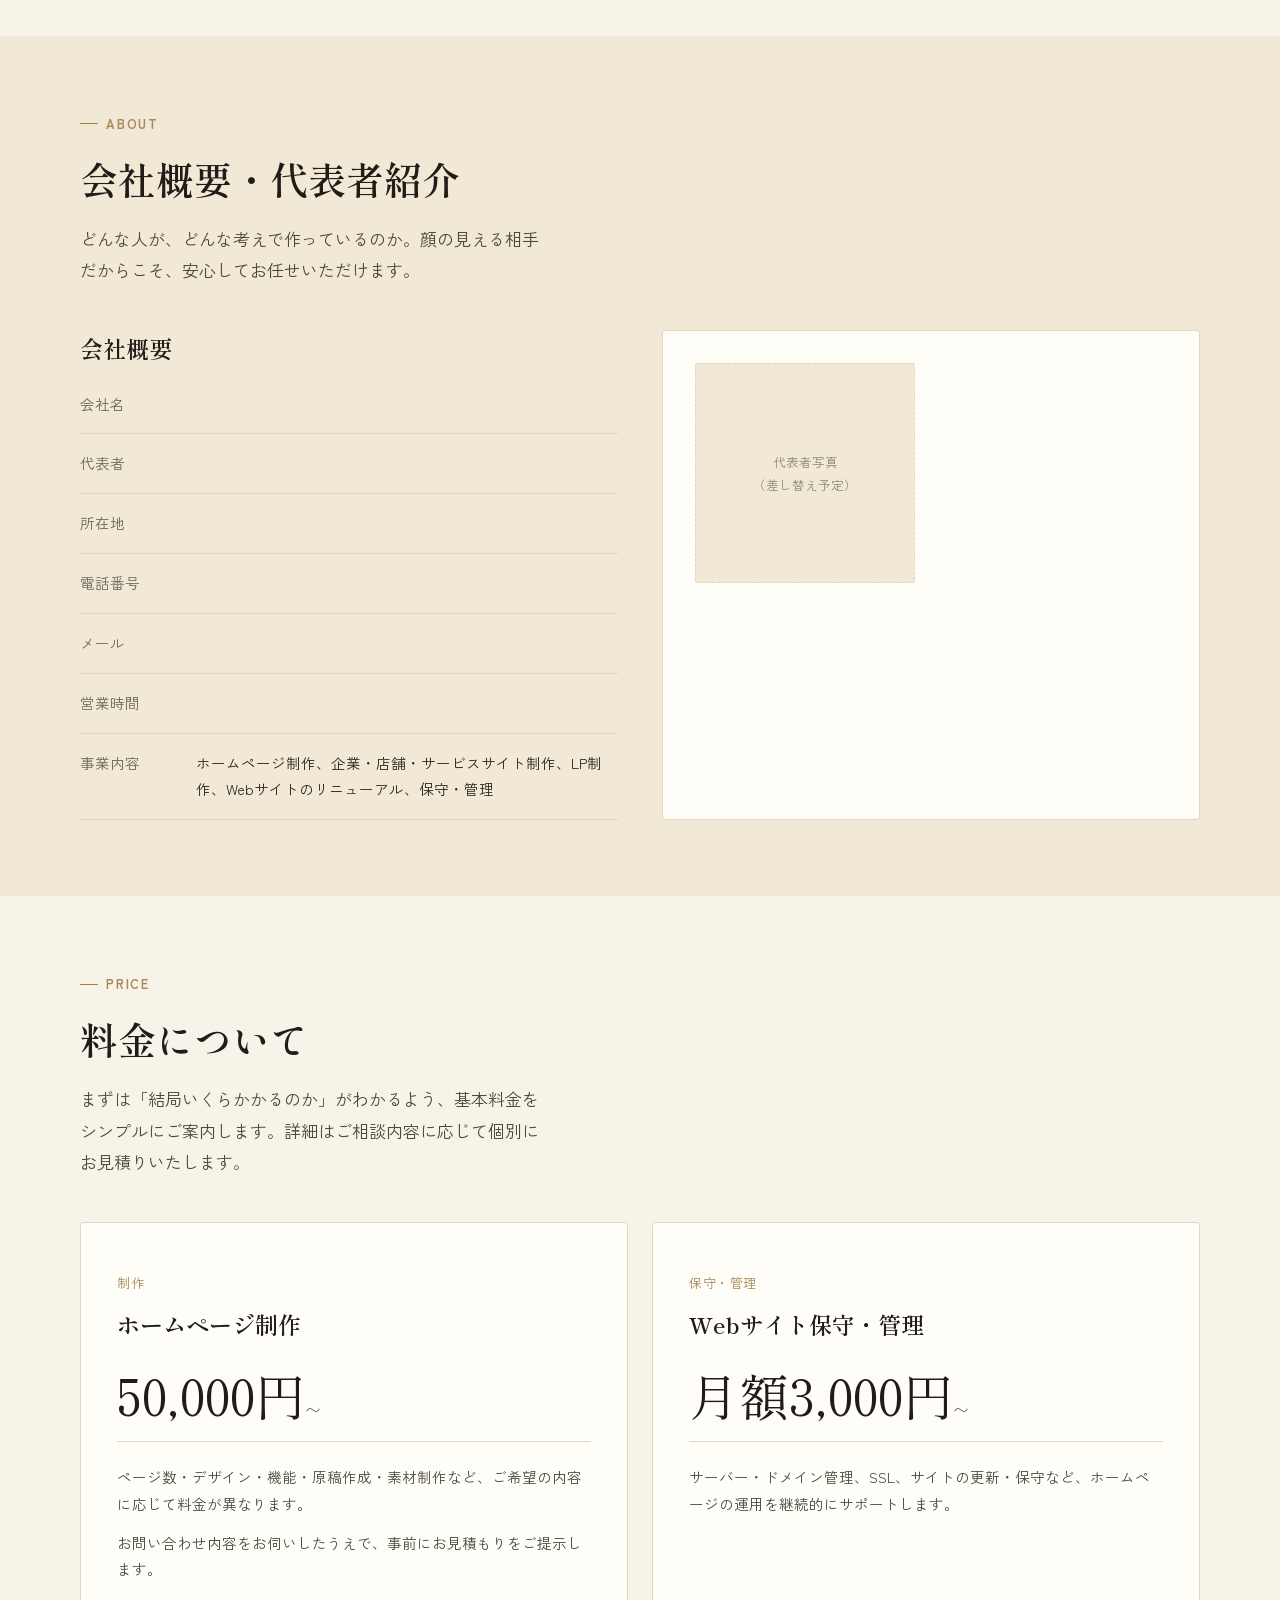
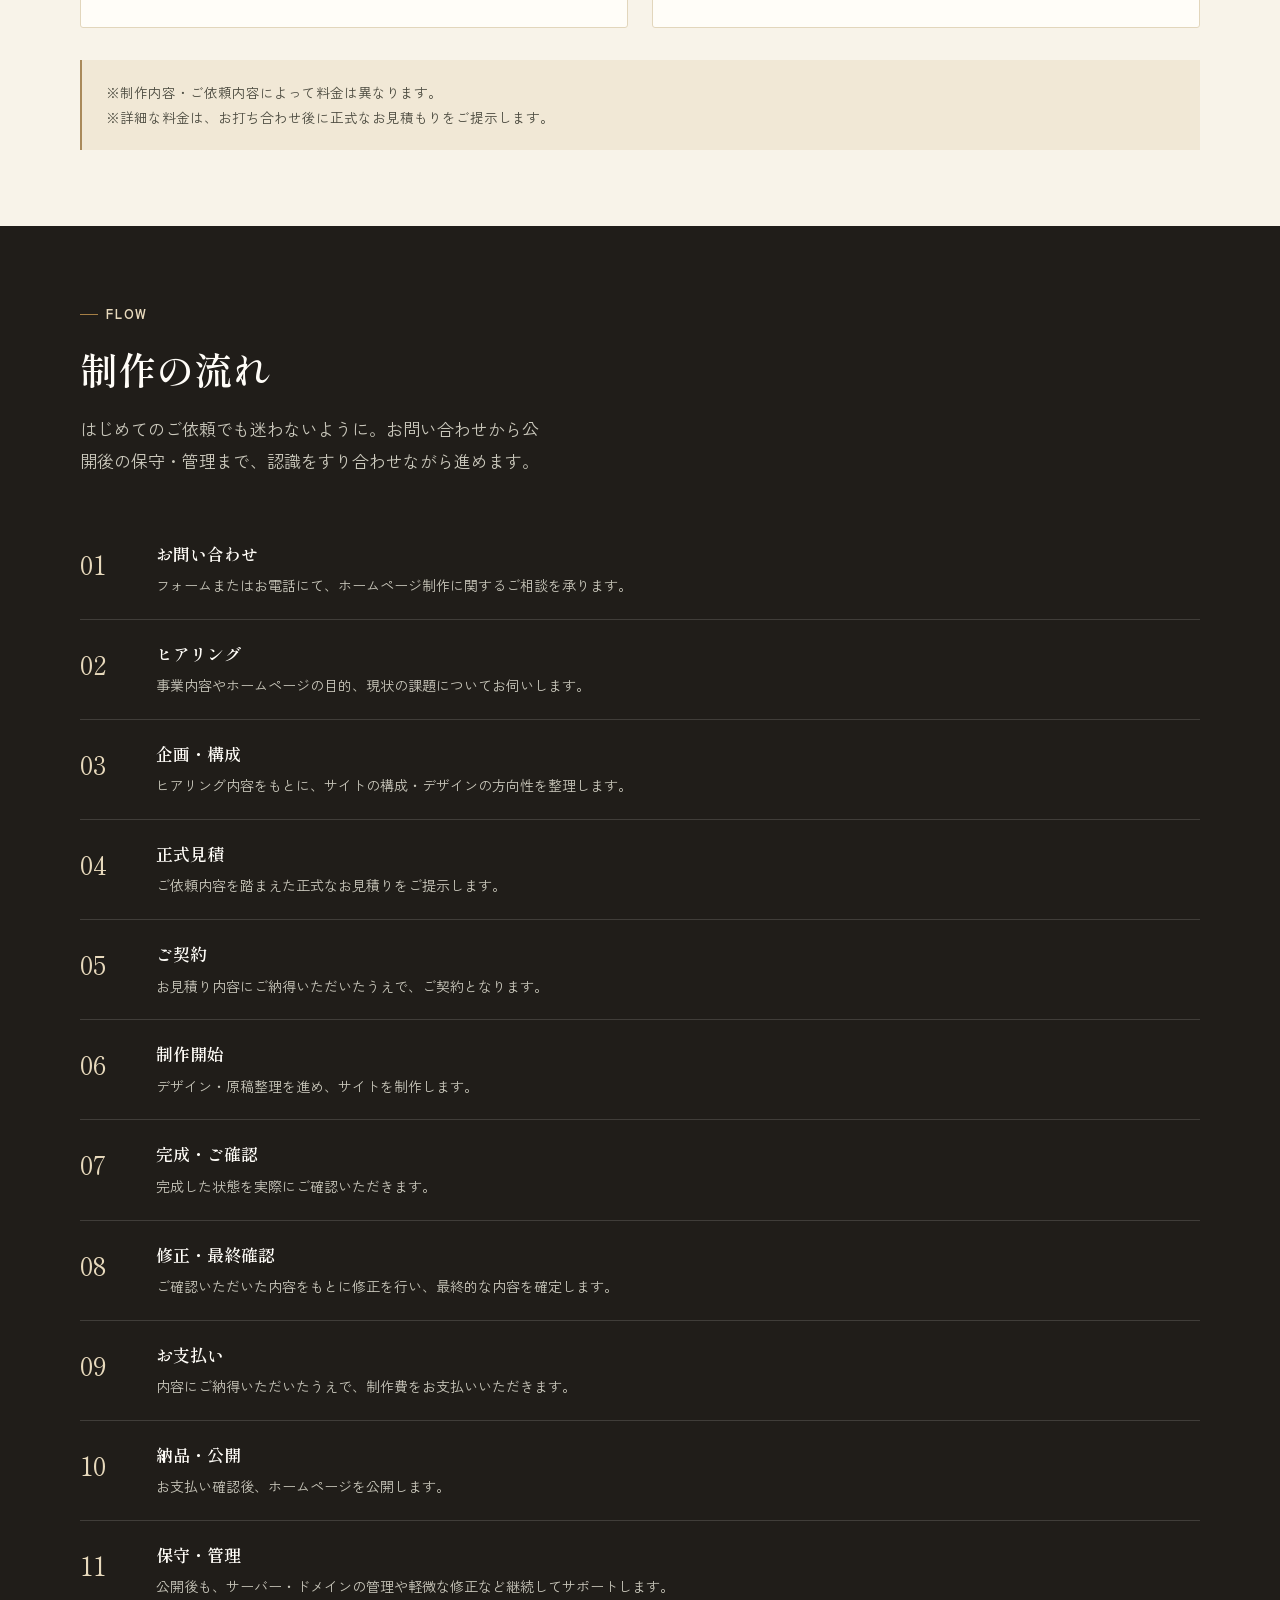
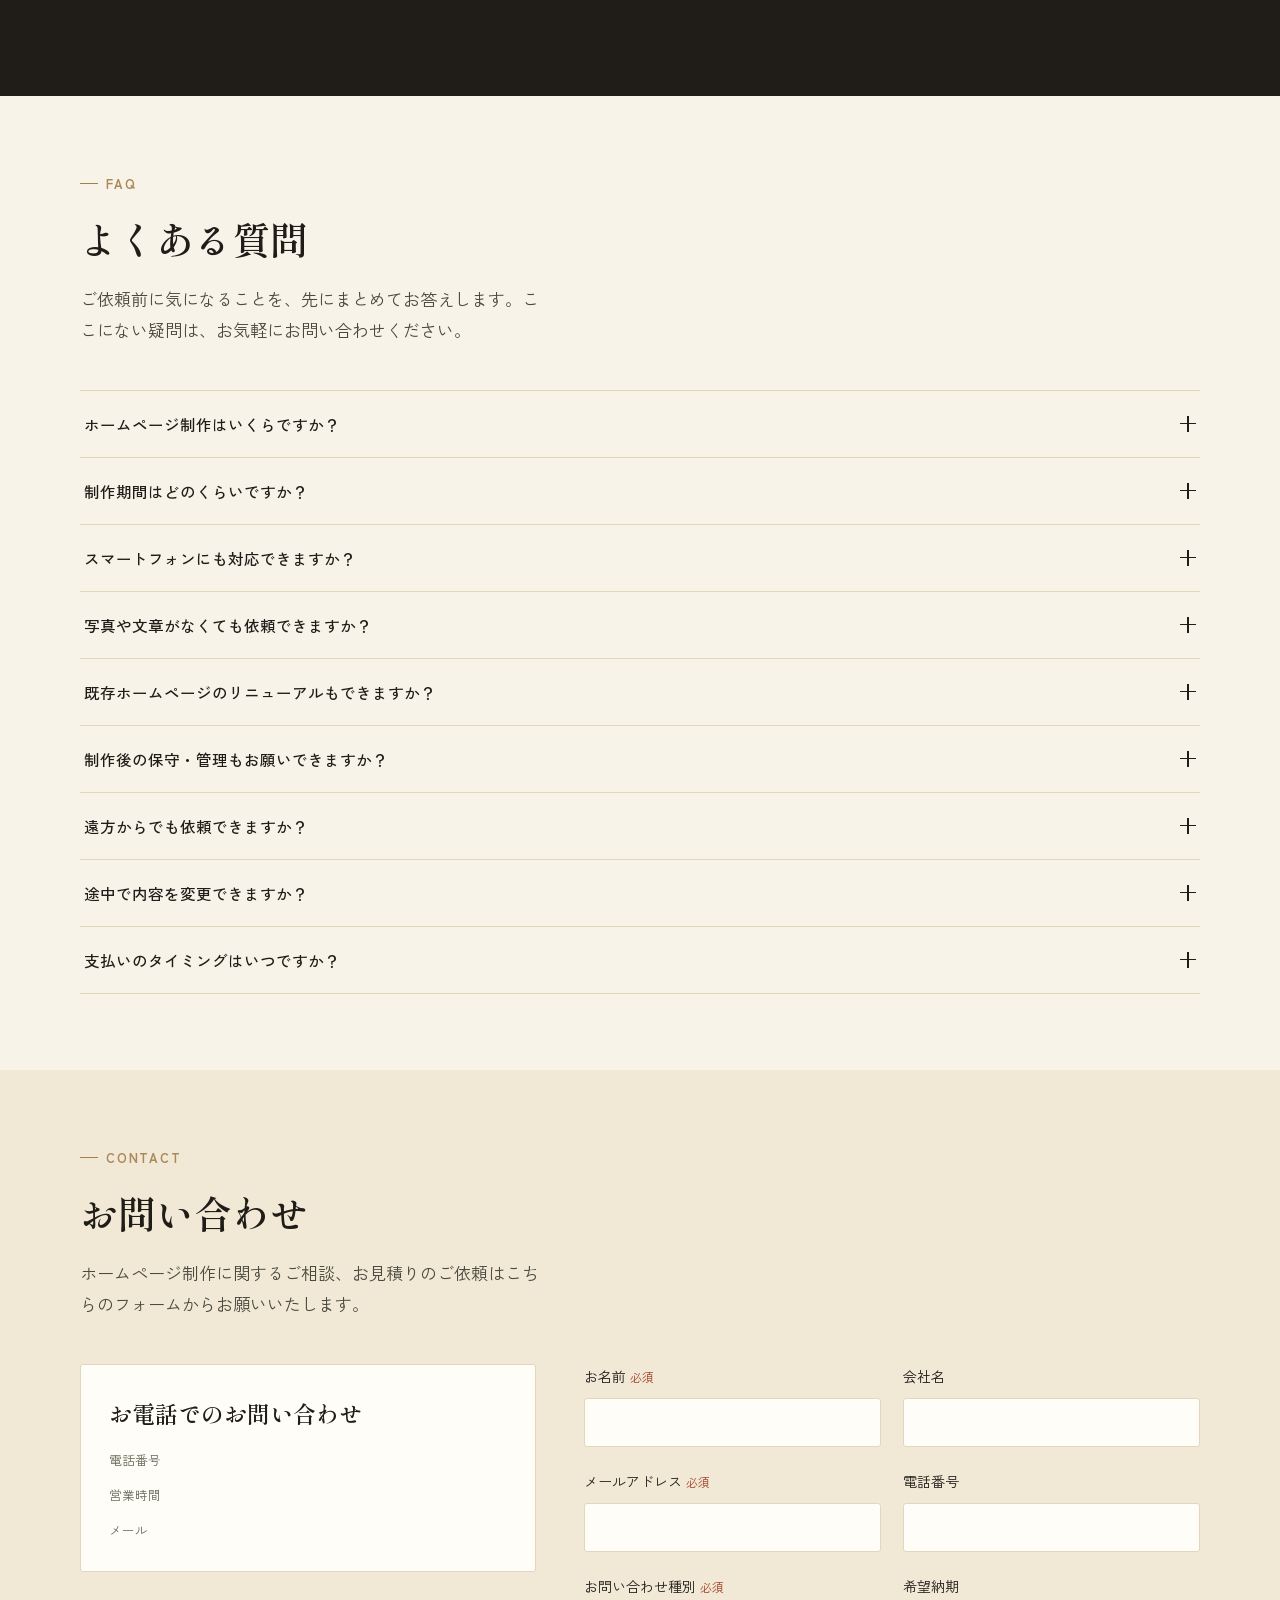
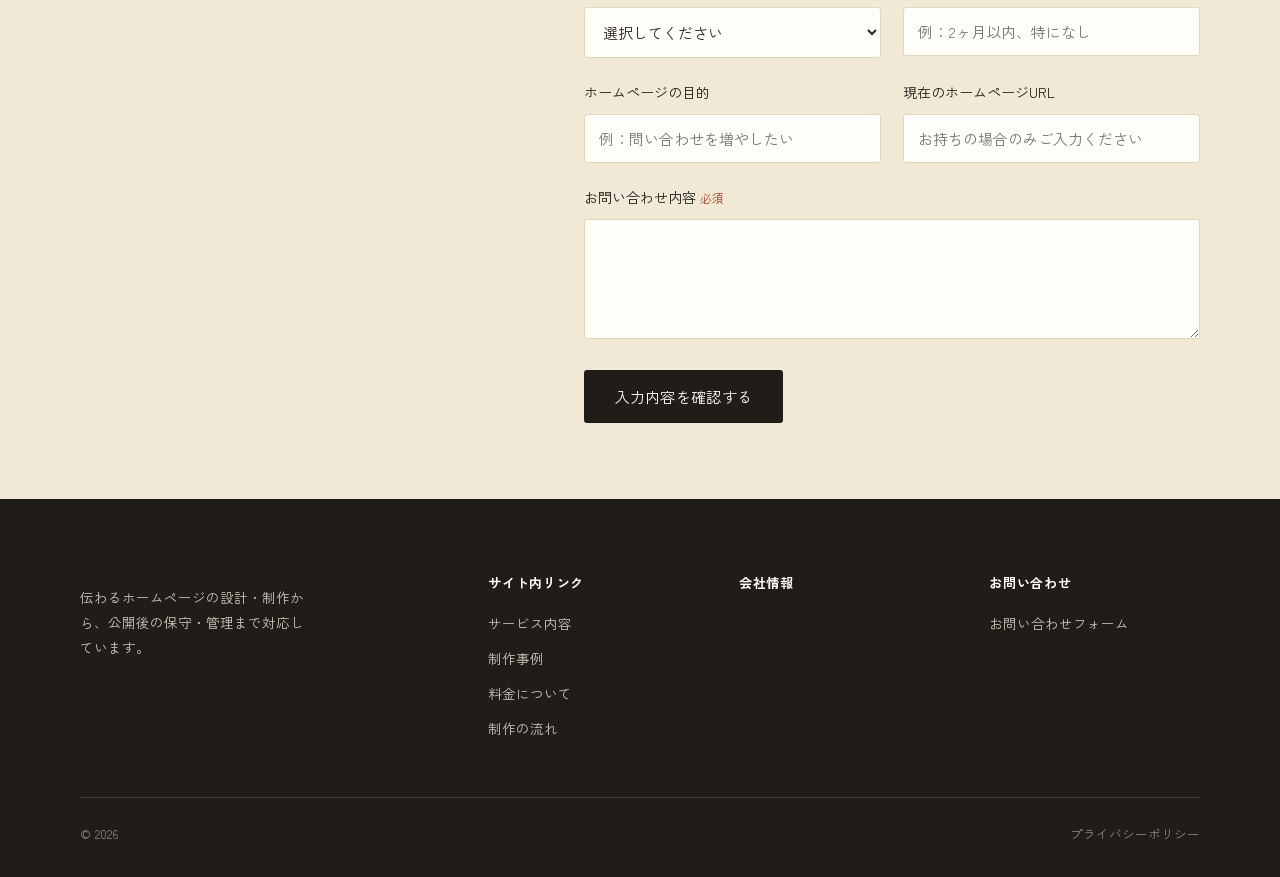
==== commit b5f8bd93: "Add files via upload" ====
--- a/index.html
+++ b/index.html
@@ -84,24 +84,26 @@
 <main id="main">
 
   <!-- ============ HERO ============ -->
-  <section id="top" class="hero">
-    <div class="hero-copy reveal">
-      <span class="eyebrow">WEB CONSULTING &amp; PRODUCTION</span>
-      <h1>あなたの仕事が、<br>もっと伝わる<wbr>Webサイトを。</h1>
-      <p class="lead">個人事業主・店舗・中小企業のWebサイトを、<br>企画・設計・制作から公開後の保守・管理までサポートします。</p>
-      <div class="hero-cta">
-        <a href="#contact" class="btn btn-primary">ホームページ制作について<wbr>相談する</a>
-        <a href="#works" class="btn btn-secondary">制作実績を見る</a>
-      </div>
-    </div>
-
-    <div class="hero-panel reveal">
-      <p class="hero-panel-title">制作の進め方</p>
-      <ul class="hero-flow-mini">
-        <li><span class="num">01</span><span>ヒアリングで事業内容を理解</span></li>
-        <li><span class="num">02</span><span>完成イメージをご確認いただく</span></li>
-        <li><span class="num">03</span><span>ご納得いただいてから制作費をお支払い</span></li>
-      </ul>
+  <section id="top" class="hero-section">
+    <div class="hero">
+      <div class="hero-copy reveal">
+        <span class="eyebrow">WEB CONSULTING &amp; PRODUCTION</span>
+        <h1>あなたの仕事が、<br>もっと伝わる<wbr>Webサイトを。</h1>
+        <p class="lead">個人事業主・店舗・中小企業のWebサイトを、<br>企画・設計・制作から公開後の保守・管理までサポートします。</p>
+        <div class="hero-cta">
+          <a href="#contact" class="btn btn-primary">ホームページ制作について<wbr>相談する</a>
+          <a href="#works" class="btn btn-secondary">制作実績を見る</a>
+        </div>
+      </div>
+
+      <div class="hero-panel reveal">
+        <p class="hero-panel-title">制作の進め方</p>
+        <ul class="hero-flow-mini">
+          <li><span class="num">01</span><span>ヒアリングで事業内容を理解</span></li>
+          <li><span class="num">02</span><span>完成イメージをご確認いただく</span></li>
+          <li><span class="num">03</span><span>ご納得いただいてから制作費をお支払い</span></li>
+        </ul>
+      </div>
     </div>
   </section>
 
@@ -249,20 +251,20 @@
       </div>
 
       <div class="strength-grid reveal">
-        <div class="strength-card">
+        <div class="strength-card strength-card--featured">
           <span class="num">01</span>
           <h3>ヒアリング重視</h3>
           <p>お客様の目的や課題を丁寧に伺い、必要なWebサイトを一緒に考えます。</p>
         </div>
-        <div class="strength-card">
+        <div class="strength-card strength-card--featured">
           <span class="num">02</span>
+          <h3>柔軟な対応</h3>
+          <p>制作中も内容をご確認いただきながら、必要な修正に柔軟に対応します。</p>
+        </div>
+        <div class="strength-card strength-card--featured">
+          <span class="num">03</span>
           <h3>分かりやすい料金</h3>
-          <p>制作内容を確認したうえで、事前に分かりやすいお見積もりをご提示します。</p>
-        </div>
-        <div class="strength-card">
-          <span class="num">03</span>
-          <h3>スマートフォン<wbr>対応</h3>
-          <p>PCだけでなく、スマートフォンでも見やすく使いやすいサイトを制作します。</p>
+          <p>内容にご納得いただいたうえで、事前に分かりやすいお見積もりをご提示します。</p>
         </div>
         <div class="strength-card">
           <span class="num">04</span>
@@ -271,28 +273,28 @@
         </div>
         <div class="strength-card">
           <span class="num">05</span>
+          <h3>一つひとつ丁寧に<wbr>制作</h3>
+          <p>テンプレートをそのまま当てはめるのではなく、お客様ごとの内容に合わせて制作します。</p>
+        </div>
+        <div class="strength-card">
+          <span class="num">06</span>
+          <h3>スマートフォン<wbr>対応</h3>
+          <p>PCだけでなく、スマートフォンでも見やすく使いやすいサイトを制作します。</p>
+        </div>
+        <div class="strength-card">
+          <span class="num">07</span>
           <h3>個人・中小企業に対応</h3>
           <p>個人事業主から中小企業まで、それぞれの規模や目的に合わせて対応します。</p>
         </div>
         <div class="strength-card">
-          <span class="num">06</span>
+          <span class="num">08</span>
+          <h3>全国対応</h3>
+          <p>オンラインでのお打ち合わせにも対応し、全国のお客様からのご依頼を受け付けています。</p>
+        </div>
+        <div class="strength-card">
+          <span class="num">09</span>
           <h3>公開後もサポート</h3>
           <p>制作して終わりではなく、公開後の保守・管理まで継続してサポートします。</p>
-        </div>
-        <div class="strength-card">
-          <span class="num">07</span>
-          <h3>柔軟な対応</h3>
-          <p>ページ追加や文章・画像の変更など、必要に応じて柔軟に対応します。</p>
-        </div>
-        <div class="strength-card">
-          <span class="num">08</span>
-          <h3>一つひとつ丁寧に<wbr>制作</h3>
-          <p>テンプレートをそのまま当てはめるのではなく、お客様ごとの内容に合わせて制作します。</p>
-        </div>
-        <div class="strength-card">
-          <span class="num">09</span>
-          <h3>全国対応</h3>
-          <p>オンラインでのお打ち合わせにも対応し、全国のお客様からのご依頼を受け付けています。</p>
         </div>
       </div>
     </div>
--- a/style.css
+++ b/style.css
@@ -40,7 +40,6 @@
   -webkit-tap-highlight-color: transparent;
   overflow-x:hidden;
   max-width:100%;
-  word-break:keep-all;
   overflow-wrap:break-word;
 }
 
@@ -88,12 +87,13 @@
   background:var(--c-gold);
 }
 h1,h2,h3{ font-family:var(--f-serif); color:var(--c-navy); font-weight:600; word-break:keep-all; overflow-wrap:break-word; }
-.service-item h3, .strength-card h3, .work-body h3, .price-card h3, .flow-item h3, .faq-q, .work-cat, .tag, .eyebrow{
+p{ text-wrap:pretty; }
+.service-item h3, .strength-card h3, .work-body h3, .price-card h3, .flow-item h3, .faq-q, .work-cat, .tag, .eyebrow, .nav-desktop a, .nav-mobile a, .btn, .work-result-cat, .work-result h3, .work-category-btn, .works-category-btn{
   word-break:keep-all; overflow-wrap:break-word;
 }
-h2{ font-size:clamp(26px,3.4vw,38px); line-height:1.5; }
+h2{ font-size:clamp(26px,3.4vw,38px); line-height:1.5; text-wrap:pretty; }
 h3{ font-size:clamp(19px,2.2vw,23px); line-height:1.6; }
-.lead{ font-size:17px; color:#4B4A3F; max-width:52ch; }
+.lead{ font-size:17px; color:#4B4A3F; max-width:52ch; text-wrap:pretty; }
 
 /* ============================================================
    HEADER / NAV
@@ -170,8 +170,8 @@
 /* ============================================================
    HERO
    ============================================================ */
+.hero-section{ padding:148px var(--pad) 76px; }
 .hero{
-  padding:148px var(--pad) 76px;
   max-width:var(--w-max); margin:0 auto;
   display:grid; gap:48px;
 }
@@ -218,7 +218,8 @@
 .hero-flow-mini .num{ font-family:var(--f-serif); color:var(--c-gold); min-width:22px; }
 
 @media (min-width:960px){
-  .hero{ grid-template-columns:1.15fr .85fr; align-items:center; padding-top:172px; }
+  .hero-section{ padding-top:172px; }
+  .hero{ grid-template-columns:1.15fr .85fr; align-items:center; }
 }
 
 /* ============================================================
@@ -295,6 +296,23 @@
 .strength-card p{ font-size:14.5px; color:#4B4A3F; }
 @media (min-width:700px){ .strength-grid{ grid-template-columns:repeat(2,1fr); } }
 @media (min-width:1020px){ .strength-grid{ grid-template-columns:repeat(3,1fr); } }
+
+/* 3つの最重要ポイント：控えめなゴールドの背景・上罫線で視覚的に一段目立たせる */
+.strength-card--featured{
+  background:var(--c-gold-soft);
+  position:relative;
+  border-top:3px solid var(--c-gold);
+}
+.strength-card--featured .num{
+  font-size:30px;
+  color:var(--c-navy);
+  background:var(--c-white);
+  display:inline-flex; align-items:center; justify-content:center;
+  width:44px; height:44px; border-radius:50%;
+  border:1px solid var(--c-gold);
+  margin-bottom:16px;
+}
+.strength-card--featured h3{ font-size:19.5px; }
 
 /* ============================================================
    WORKS
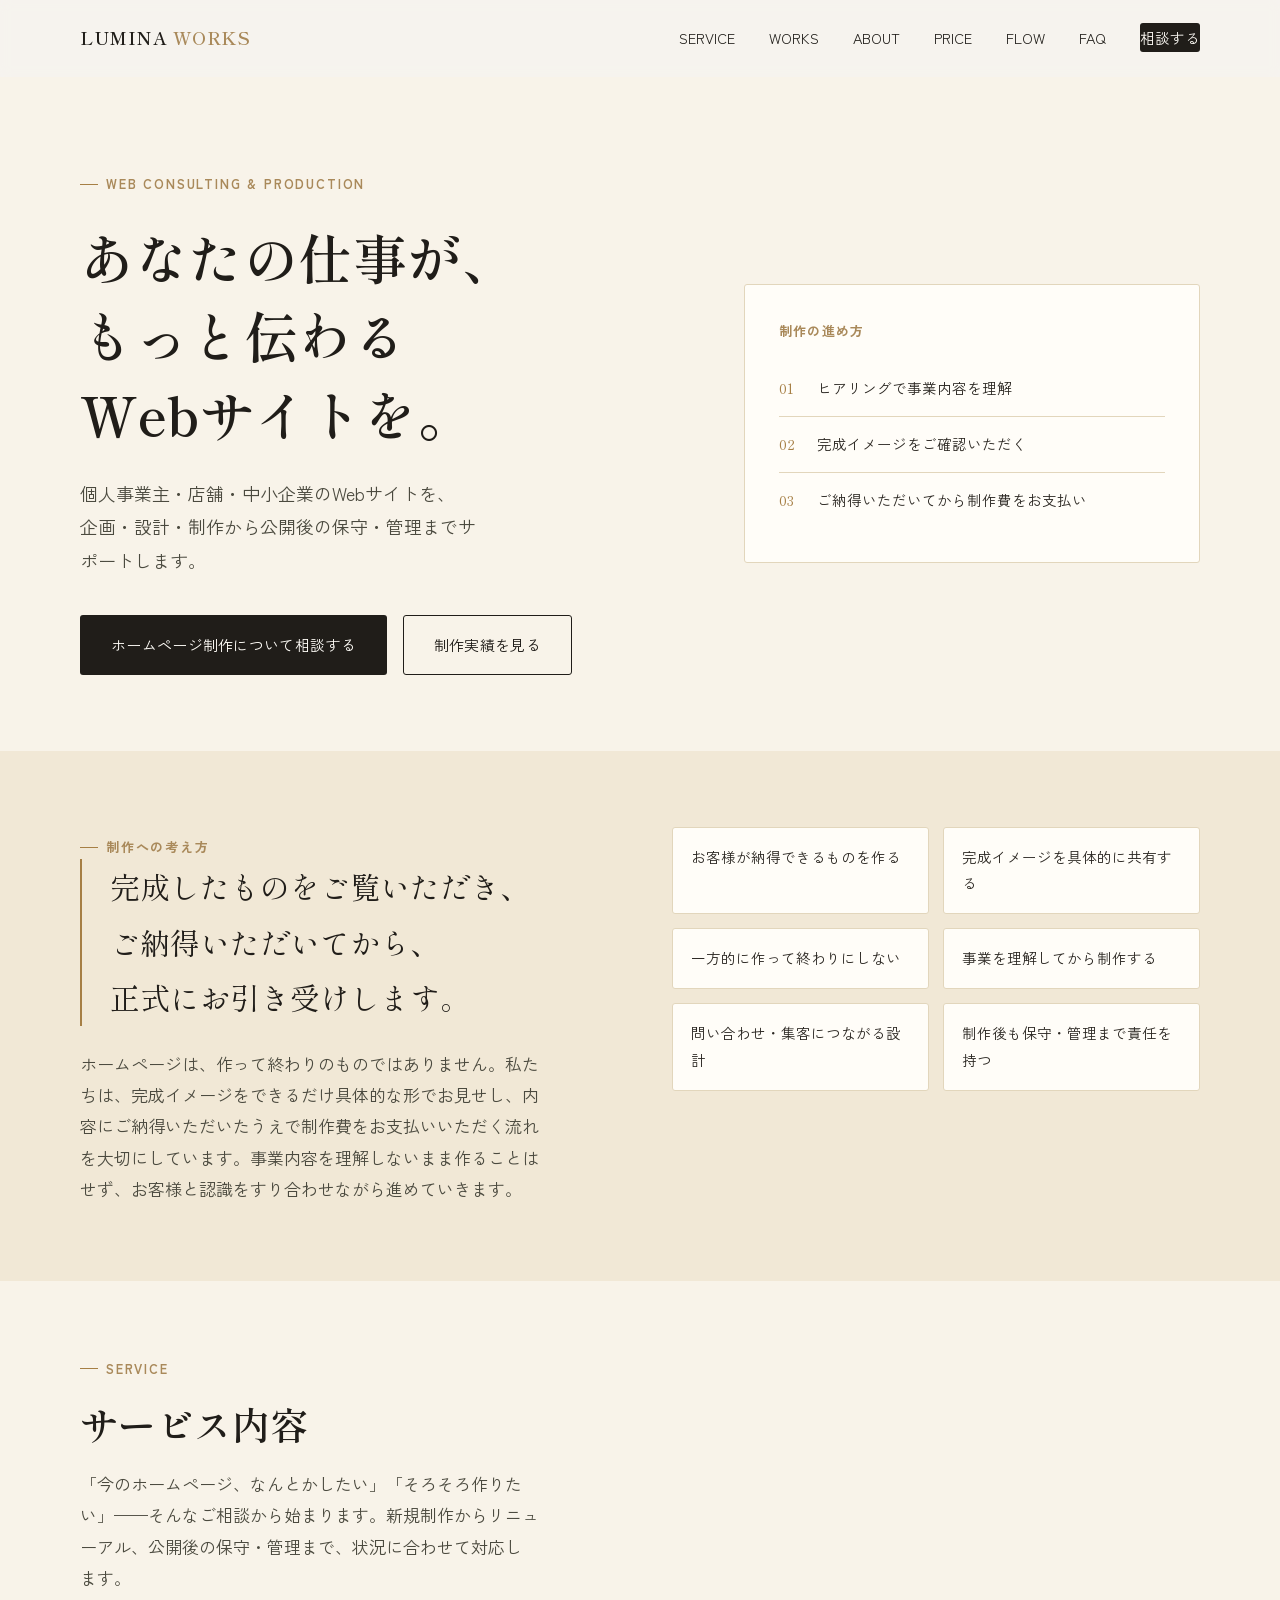
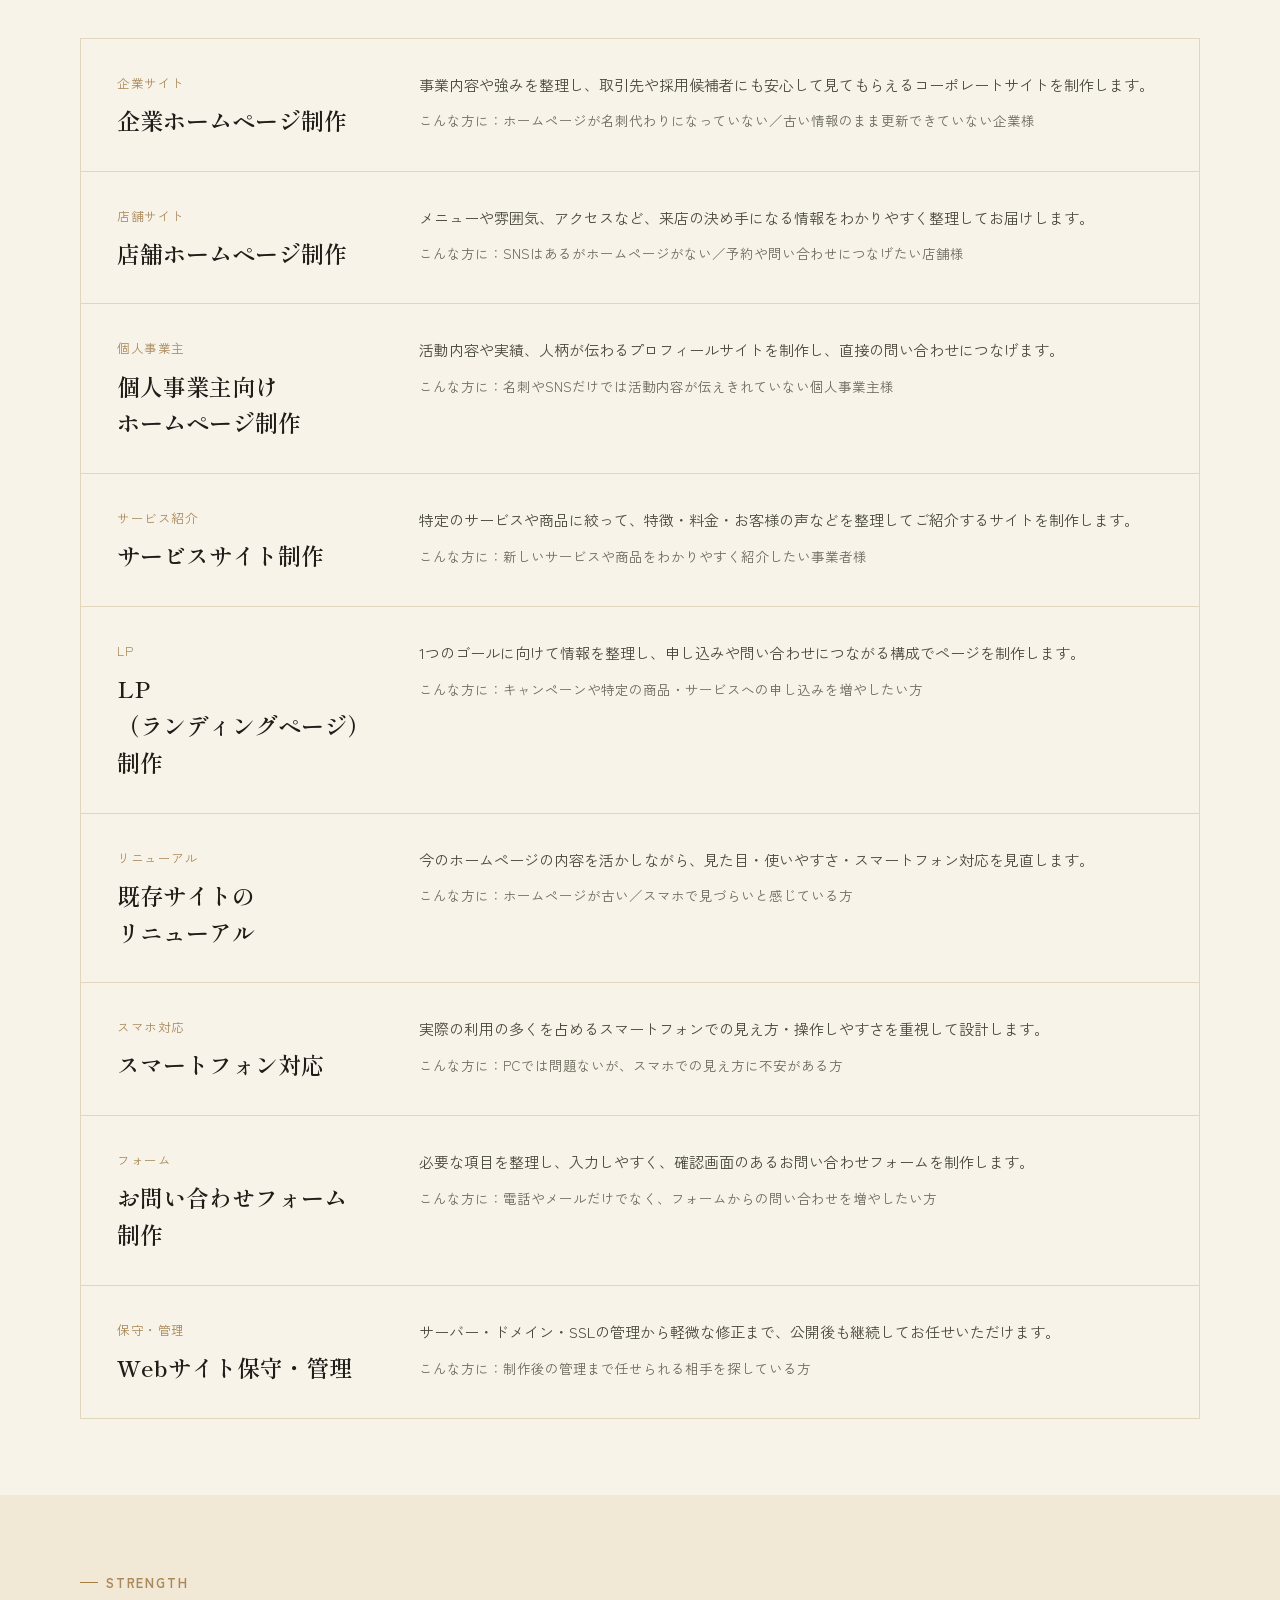
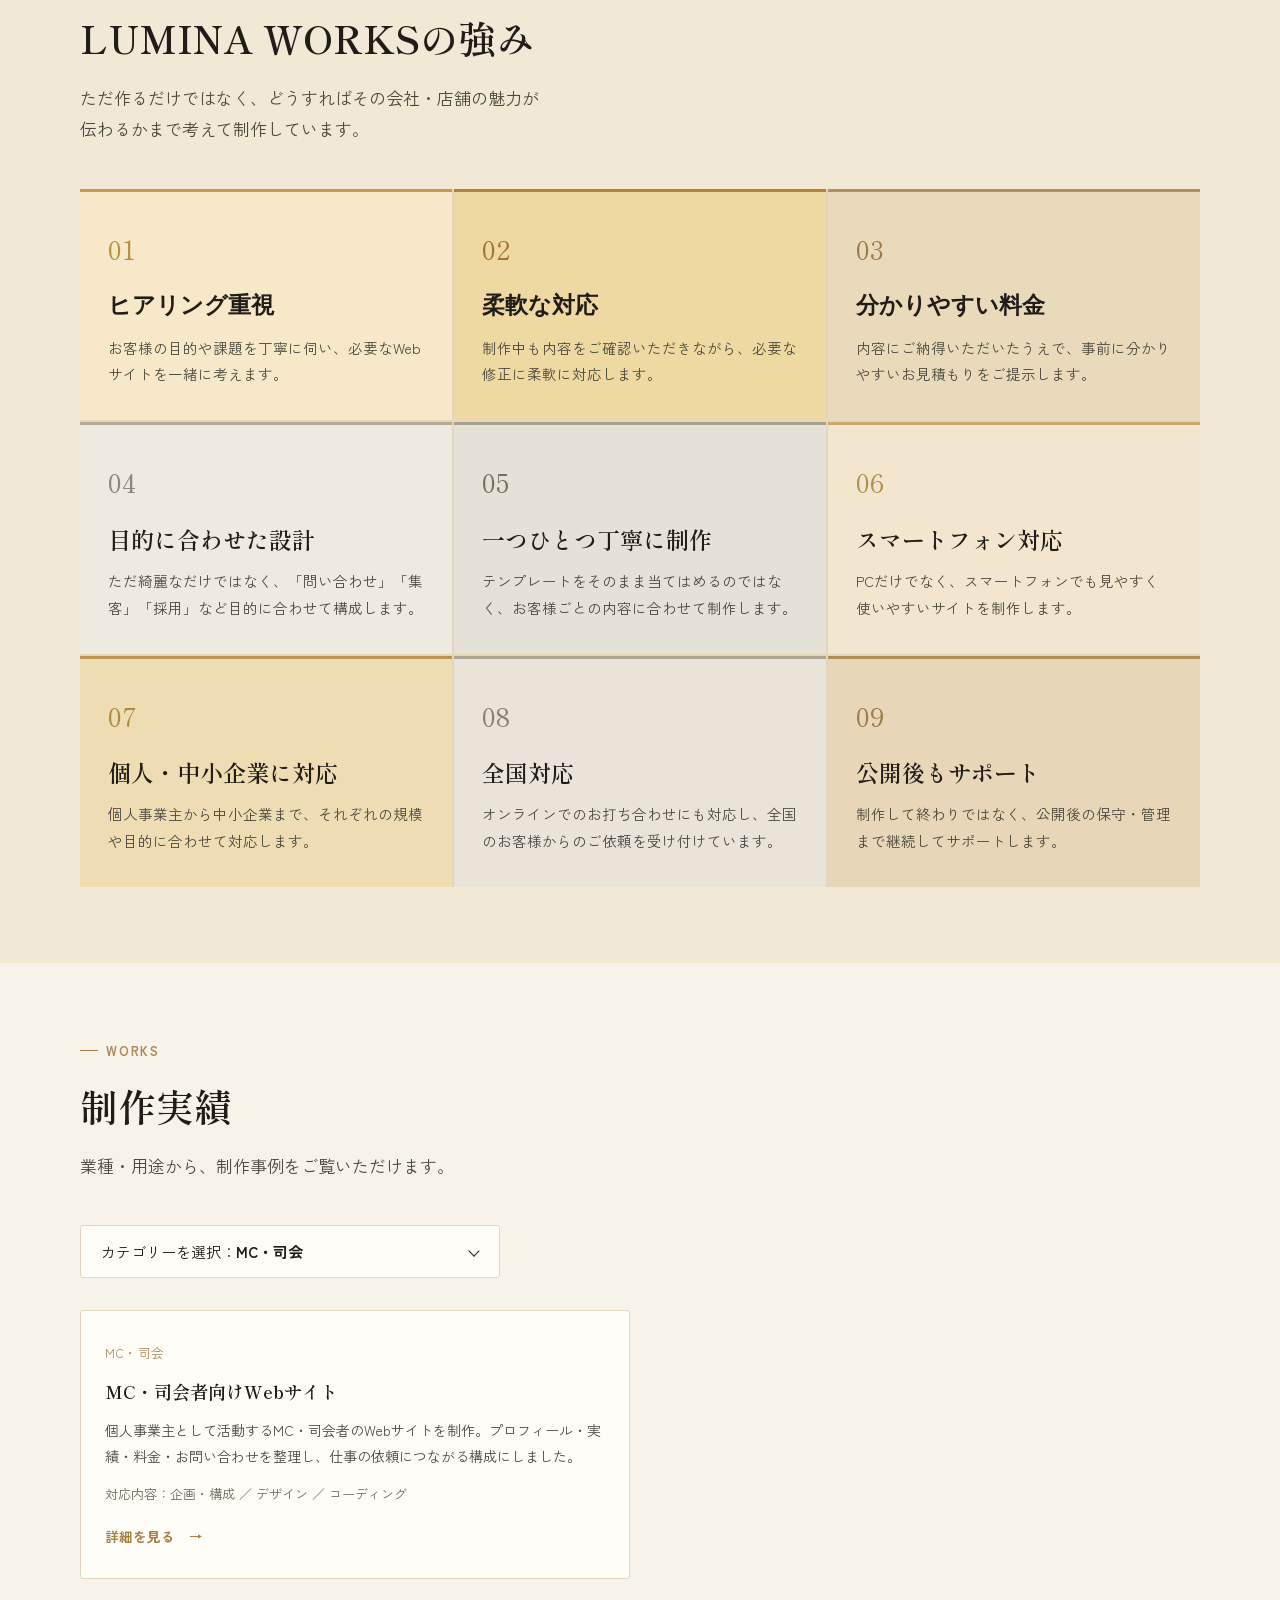
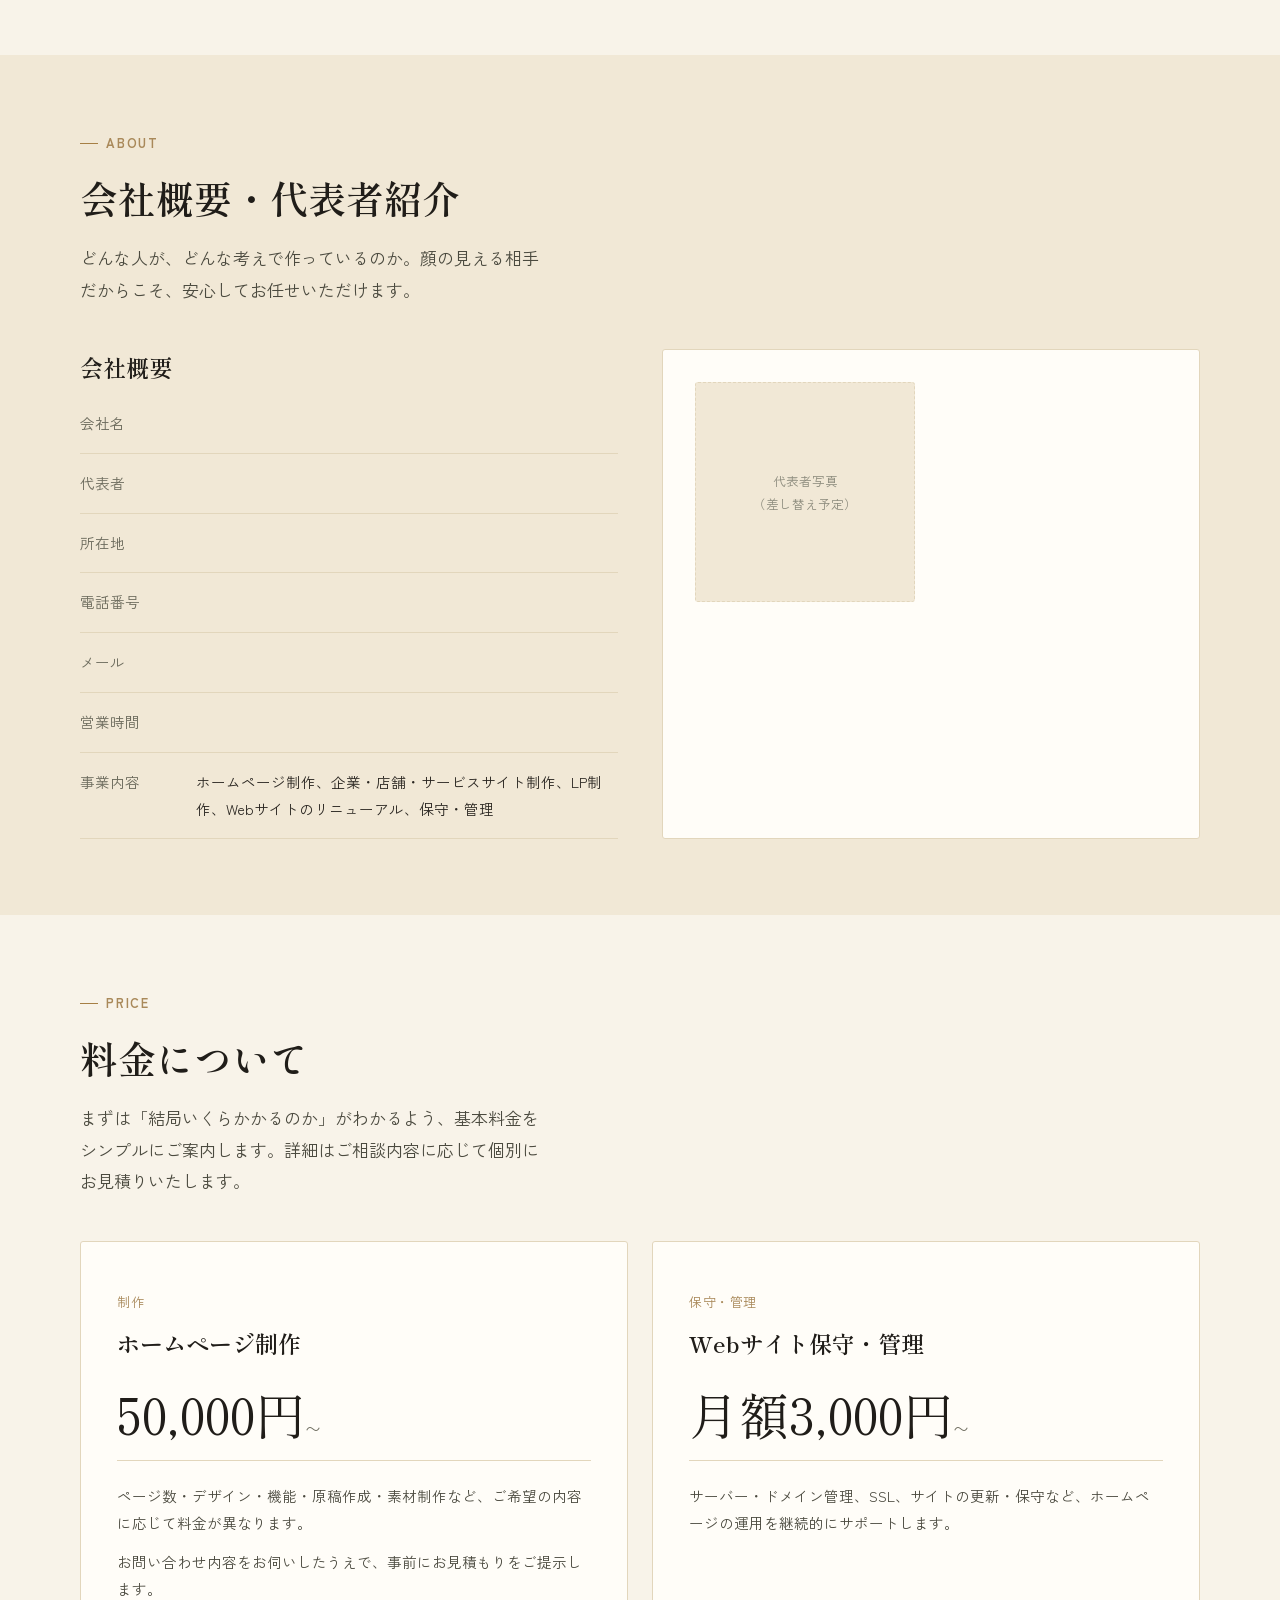
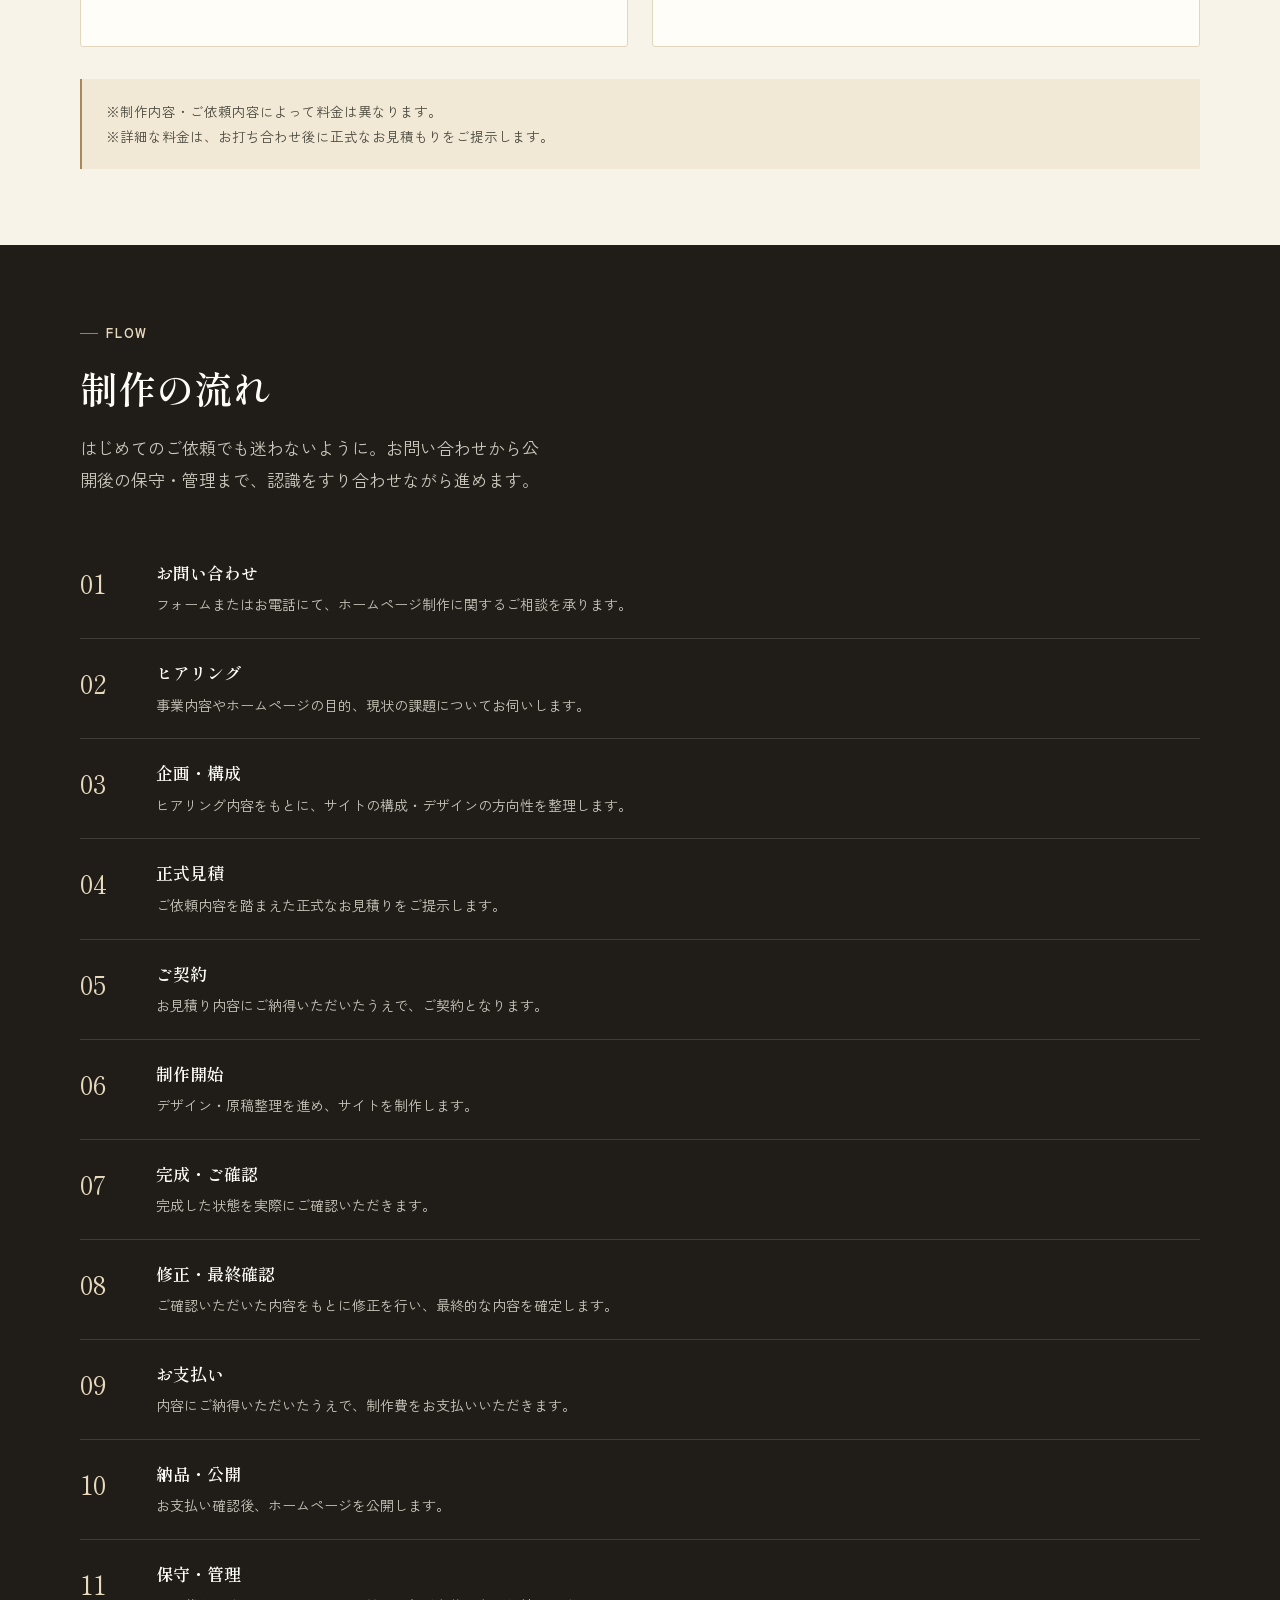
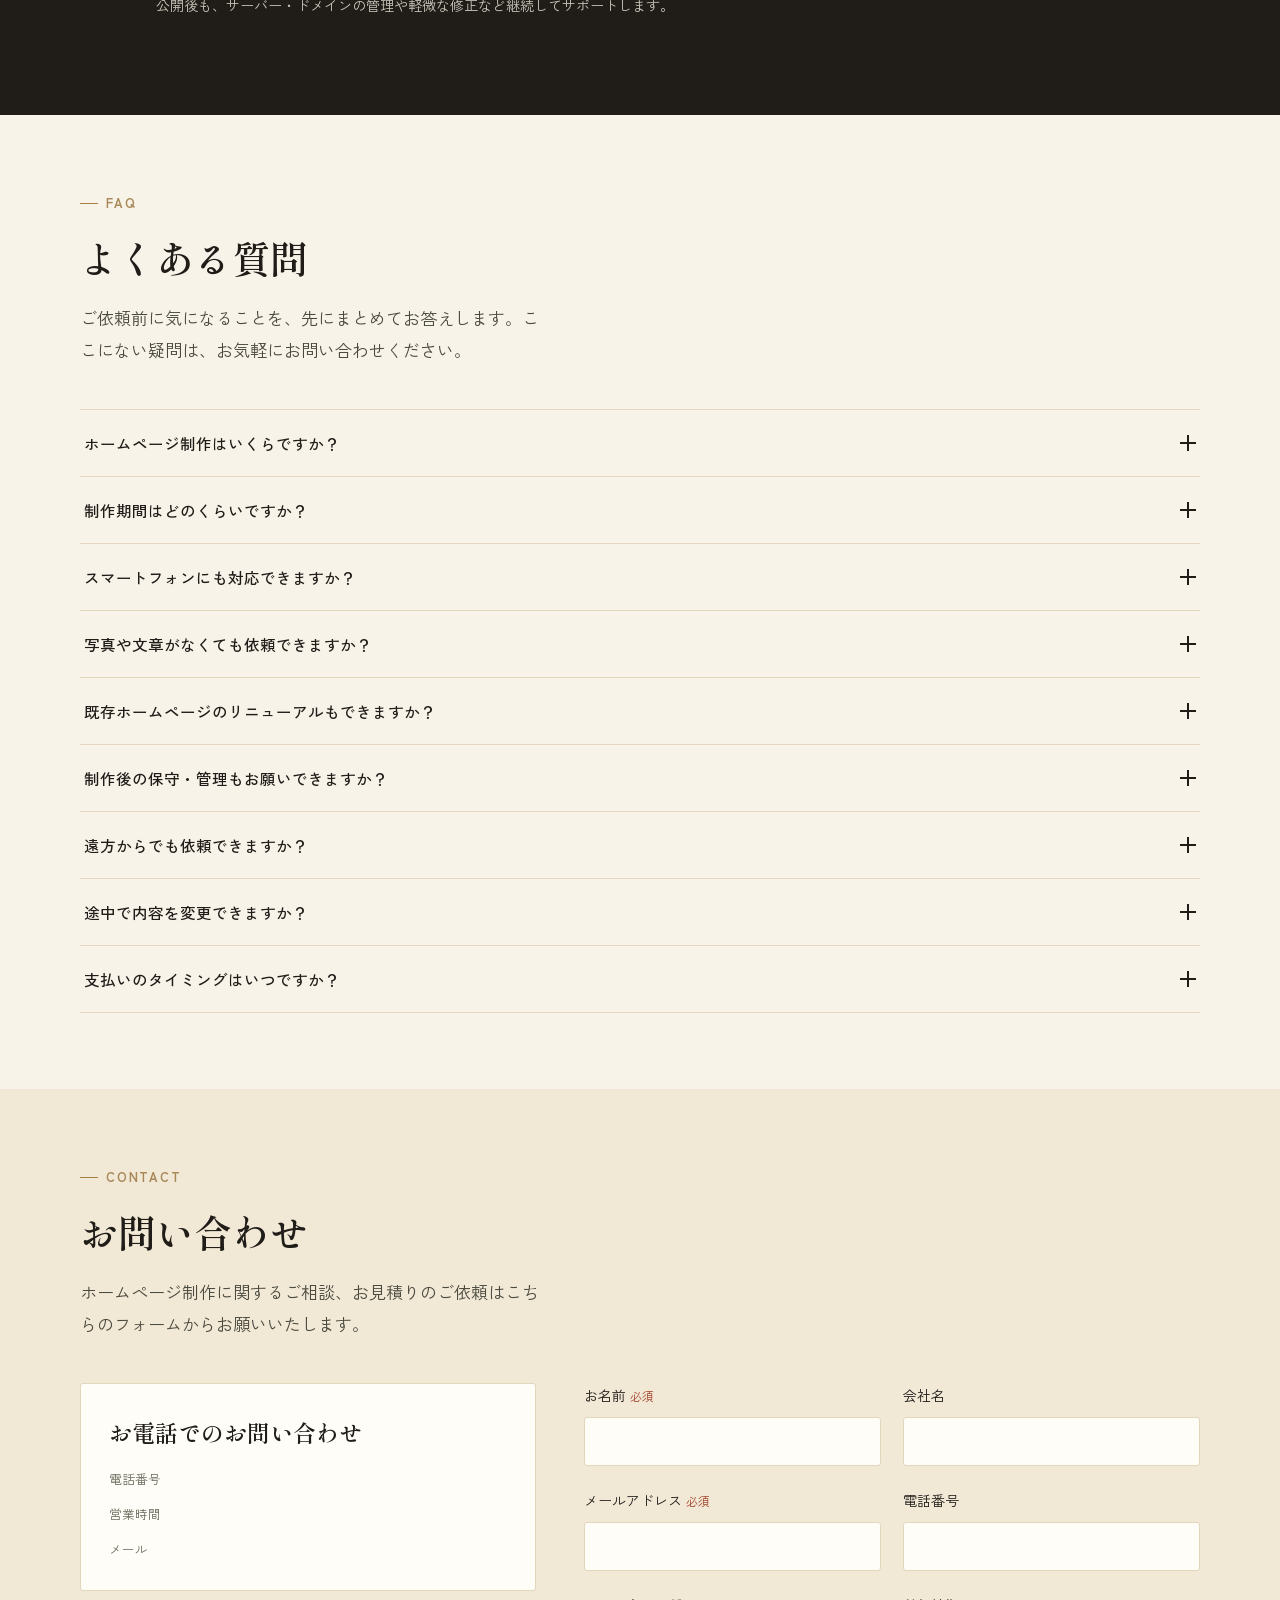
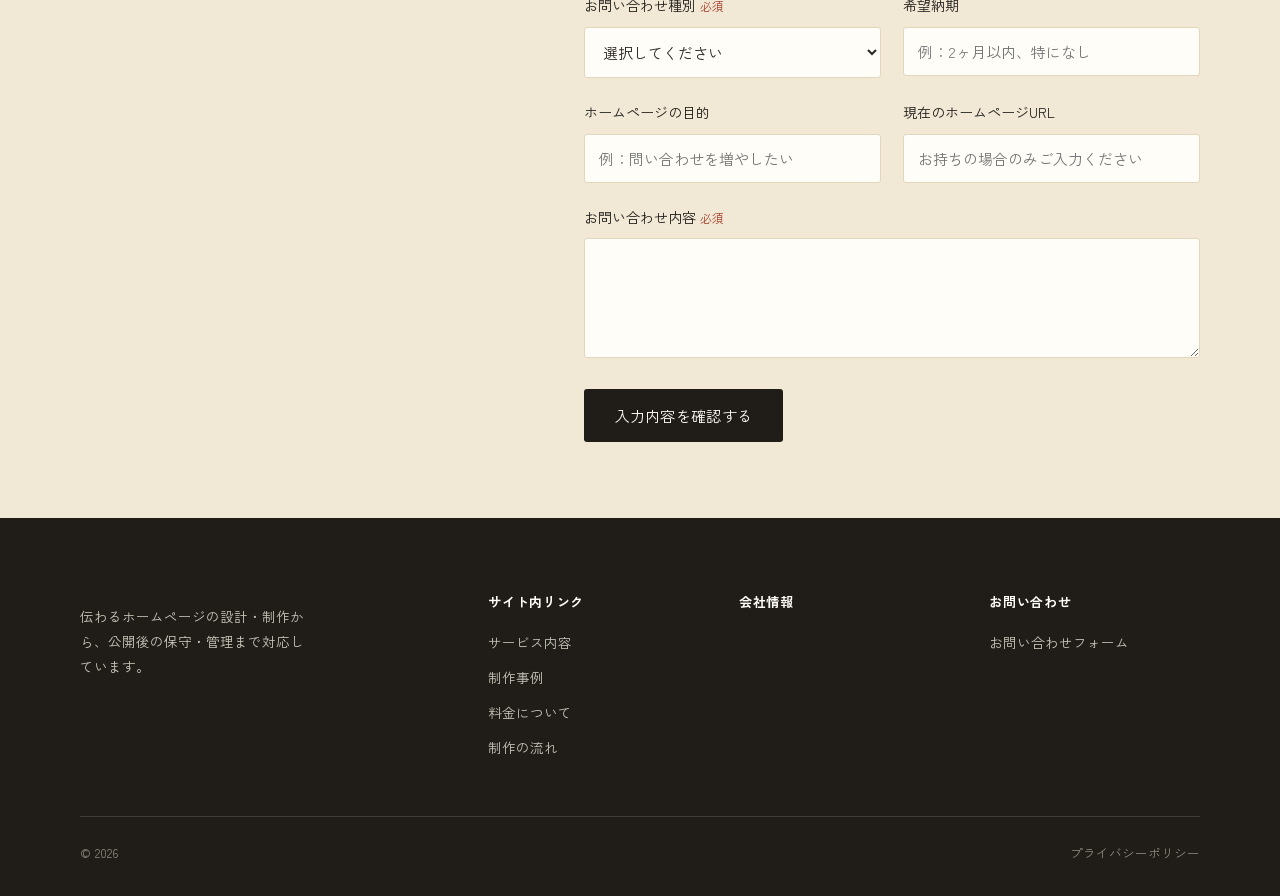
==== commit 8c884174: "Add files via upload" ====
--- a/index.html
+++ b/index.html
@@ -251,47 +251,47 @@
       </div>
 
       <div class="strength-grid reveal">
-        <div class="strength-card strength-card--featured">
+        <div class="strength-card strength-card--1">
           <span class="num">01</span>
           <h3>ヒアリング重視</h3>
           <p>お客様の目的や課題を丁寧に伺い、必要なWebサイトを一緒に考えます。</p>
         </div>
-        <div class="strength-card strength-card--featured">
+        <div class="strength-card strength-card--2">
           <span class="num">02</span>
           <h3>柔軟な対応</h3>
           <p>制作中も内容をご確認いただきながら、必要な修正に柔軟に対応します。</p>
         </div>
-        <div class="strength-card strength-card--featured">
+        <div class="strength-card strength-card--3">
           <span class="num">03</span>
           <h3>分かりやすい料金</h3>
           <p>内容にご納得いただいたうえで、事前に分かりやすいお見積もりをご提示します。</p>
         </div>
-        <div class="strength-card">
+        <div class="strength-card strength-card--4">
           <span class="num">04</span>
           <h3>目的に合わせた設計</h3>
           <p>ただ綺麗なだけではなく、「問い合わせ」「集客」「採用」など目的に合わせて構成します。</p>
         </div>
-        <div class="strength-card">
+        <div class="strength-card strength-card--5">
           <span class="num">05</span>
           <h3>一つひとつ丁寧に<wbr>制作</h3>
           <p>テンプレートをそのまま当てはめるのではなく、お客様ごとの内容に合わせて制作します。</p>
         </div>
-        <div class="strength-card">
+        <div class="strength-card strength-card--6">
           <span class="num">06</span>
           <h3>スマートフォン<wbr>対応</h3>
           <p>PCだけでなく、スマートフォンでも見やすく使いやすいサイトを制作します。</p>
         </div>
-        <div class="strength-card">
+        <div class="strength-card strength-card--7">
           <span class="num">07</span>
           <h3>個人・中小企業に対応</h3>
           <p>個人事業主から中小企業まで、それぞれの規模や目的に合わせて対応します。</p>
         </div>
-        <div class="strength-card">
+        <div class="strength-card strength-card--8">
           <span class="num">08</span>
           <h3>全国対応</h3>
           <p>オンラインでのお打ち合わせにも対応し、全国のお客様からのご依頼を受け付けています。</p>
         </div>
-        <div class="strength-card">
+        <div class="strength-card strength-card--9">
           <span class="num">09</span>
           <h3>公開後もサポート</h3>
           <p>制作して終わりではなく、公開後の保守・管理まで継続してサポートします。</p>
--- a/style.css
+++ b/style.css
@@ -52,8 +52,6 @@
 .container{
   max-width:var(--w-max);
   margin:0 auto;
-  padding-left:var(--pad);
-  padding-right:var(--pad);
 }
 
 /* focus visibility */
@@ -104,6 +102,7 @@
   backdrop-filter:saturate(140%) blur(6px);
   border-bottom:1px solid transparent;
   transition:border-color .3s ease, background .3s ease;
+  padding-left:var(--pad); padding-right:var(--pad);
 }
 .site-header.is-scrolled{ border-bottom-color:var(--c-line); }
 
@@ -289,30 +288,47 @@
    ============================================================ */
 .strength-grid{ display:grid; gap:2px; background:var(--c-line); }
 .strength-card{
-  background:var(--c-paper); padding:32px 28px;
-}
-.strength-card .num{ font-family:var(--f-serif); font-size:26px; color:var(--c-gold); display:block; margin-bottom:14px; }
+  padding:32px 28px;
+  border-top:3px solid transparent;
+}
+.strength-card .num{ font-family:var(--f-serif); font-size:27px; display:block; margin-bottom:14px; }
 .strength-card h3{ margin-bottom:10px; }
 .strength-card p{ font-size:14.5px; color:#4B4A3F; }
 @media (min-width:700px){ .strength-grid{ grid-template-columns:repeat(2,1fr); } }
 @media (min-width:1020px){ .strength-grid{ grid-template-columns:repeat(3,1fr); } }
 
-/* 3つの最重要ポイント：控えめなゴールドの背景・上罫線で視覚的に一段目立たせる */
-.strength-card--featured{
-  background:var(--c-gold-soft);
-  position:relative;
-  border-top:3px solid var(--c-gold);
-}
-.strength-card--featured .num{
-  font-size:30px;
-  color:var(--c-navy);
-  background:var(--c-white);
-  display:inline-flex; align-items:center; justify-content:center;
-  width:44px; height:44px; border-radius:50%;
-  border:1px solid var(--c-gold);
-  margin-bottom:16px;
-}
-.strength-card--featured h3{ font-size:19.5px; }
+/* 9個それぞれに、同じブランドの中で見分けがつく色調を割り当てる
+   （原色は使わず、ゴールド・ブロンズ・アイボリー・ウォームグレーの範囲で構成） */
+.strength-card--1{ background:#F6E8C8; border-top-color:#C79A4A; }
+.strength-card--1 .num{ color:#B8903E; }
+
+.strength-card--2{ background:#EFD9A2; border-top-color:#B5843A; }
+.strength-card--2 .num{ color:#A2732E; }
+
+.strength-card--3{ background:#E9DABB; border-top-color:#AD9163; }
+.strength-card--3 .num{ color:#9C7C46; }
+
+.strength-card--4{ background:#EFEAE0; border-top-color:#B4AA95; }
+.strength-card--4 .num{ color:#8B8677; }
+
+.strength-card--5{ background:#E6E1D6; border-top-color:#A8A08C; }
+.strength-card--5 .num{ color:#767159; }
+
+.strength-card--6{ background:#F2E7CE; border-top-color:#C9A96E; }
+.strength-card--6 .num{ color:#B0904F; }
+
+.strength-card--7{ background:#EEDDB2; border-top-color:#BC9450; }
+.strength-card--7 .num{ color:#AD8945; }
+
+.strength-card--8{ background:#E9E3D8; border-top-color:#AEA48F; }
+.strength-card--8 .num{ color:#86816F; }
+
+.strength-card--9{ background:#E7D6B7; border-top-color:#B18F55; }
+.strength-card--9 .num{ color:#9C7C46; }
+
+/* 01〜03は特に差別化ポイントのため、見出しだけごく僅かに強調する
+   （カードの大きさ・形は他と統一したまま） */
+.strength-card--1 h3, .strength-card--2 h3, .strength-card--3 h3{ font-weight:700; }
 
 /* ============================================================
    WORKS
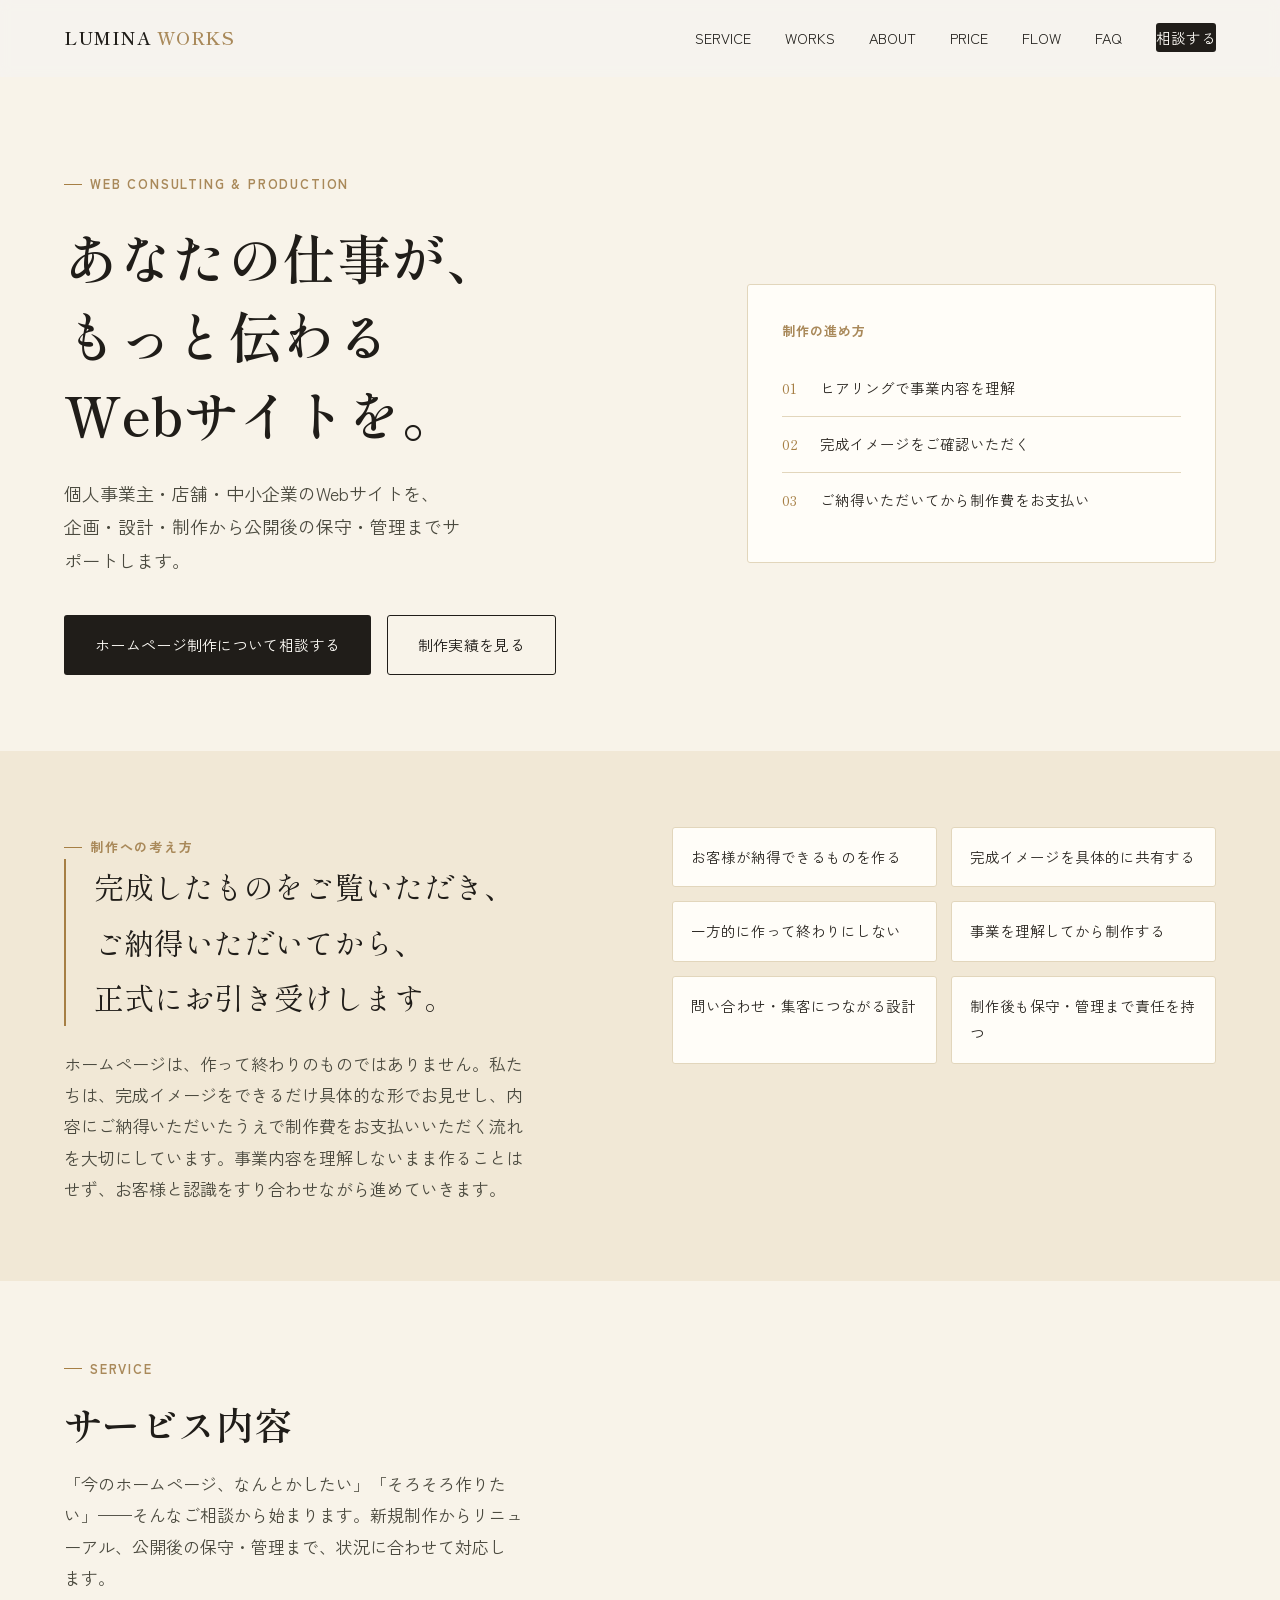
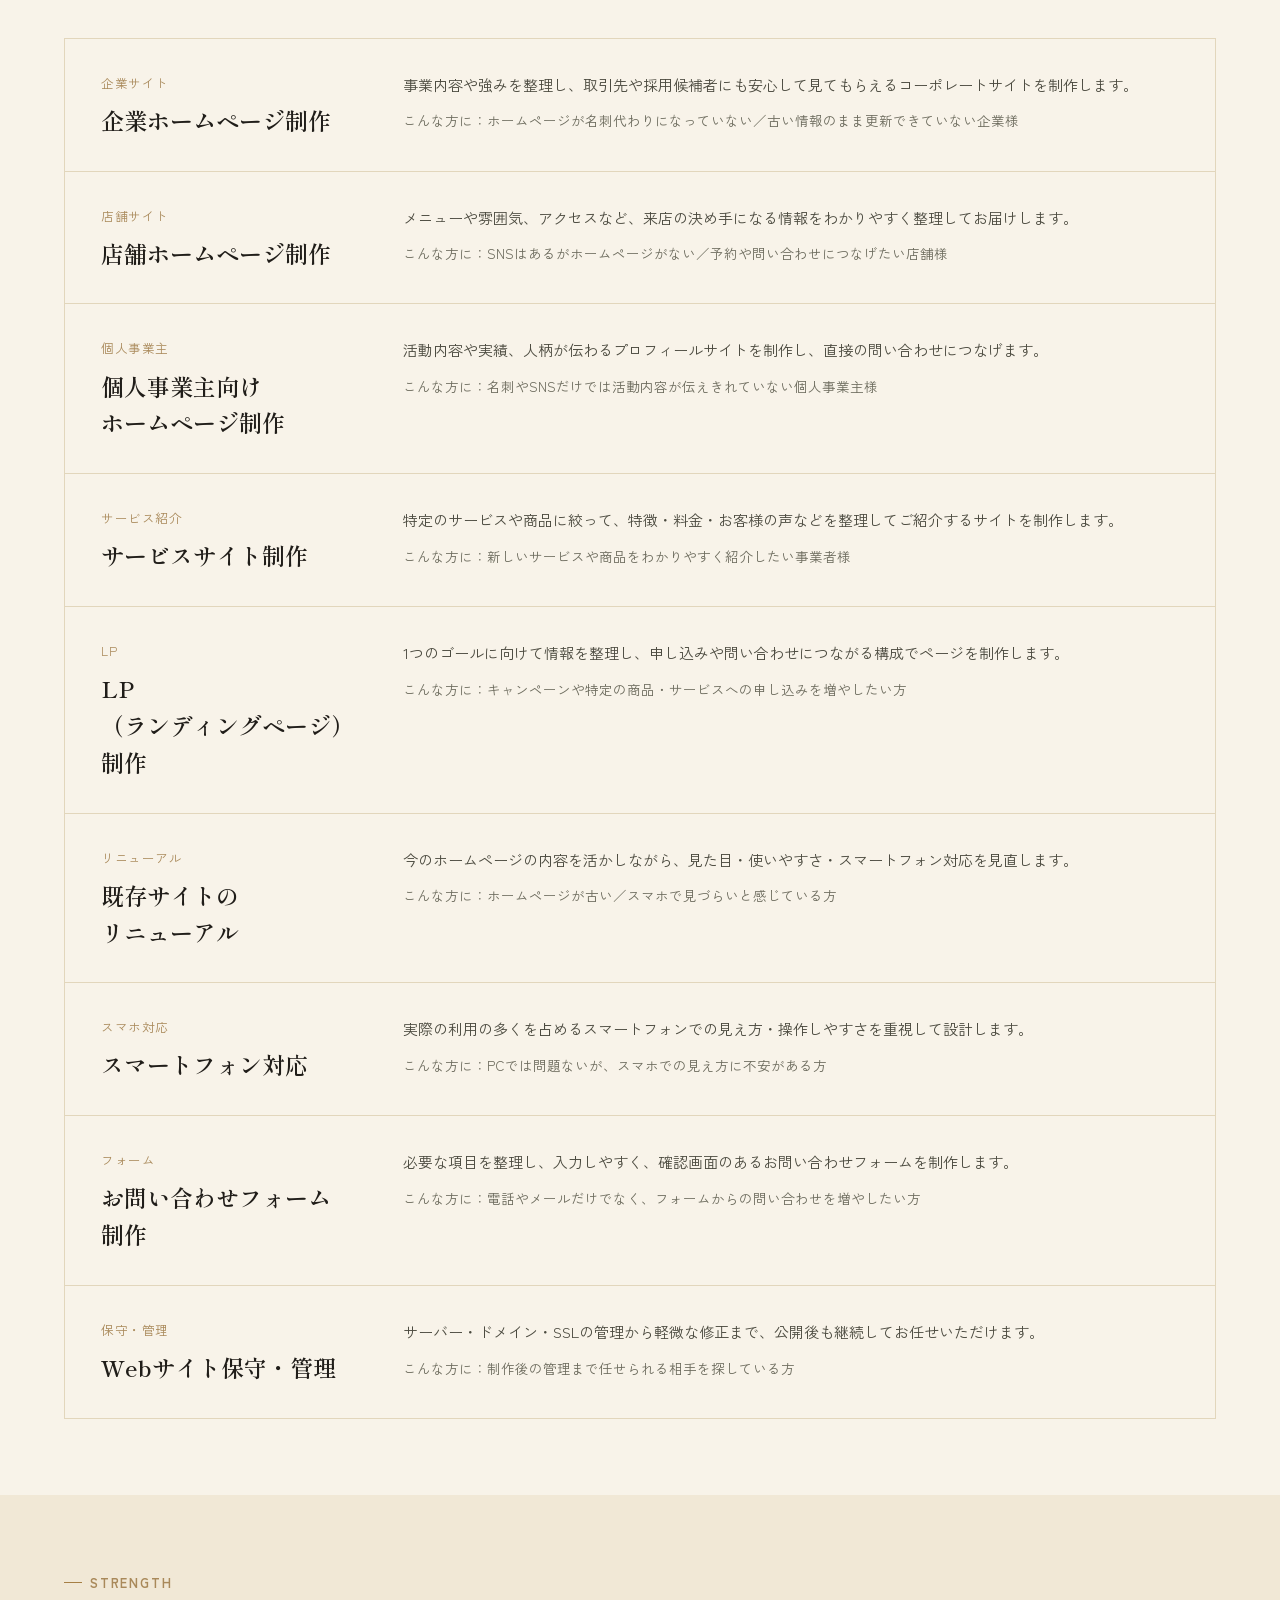
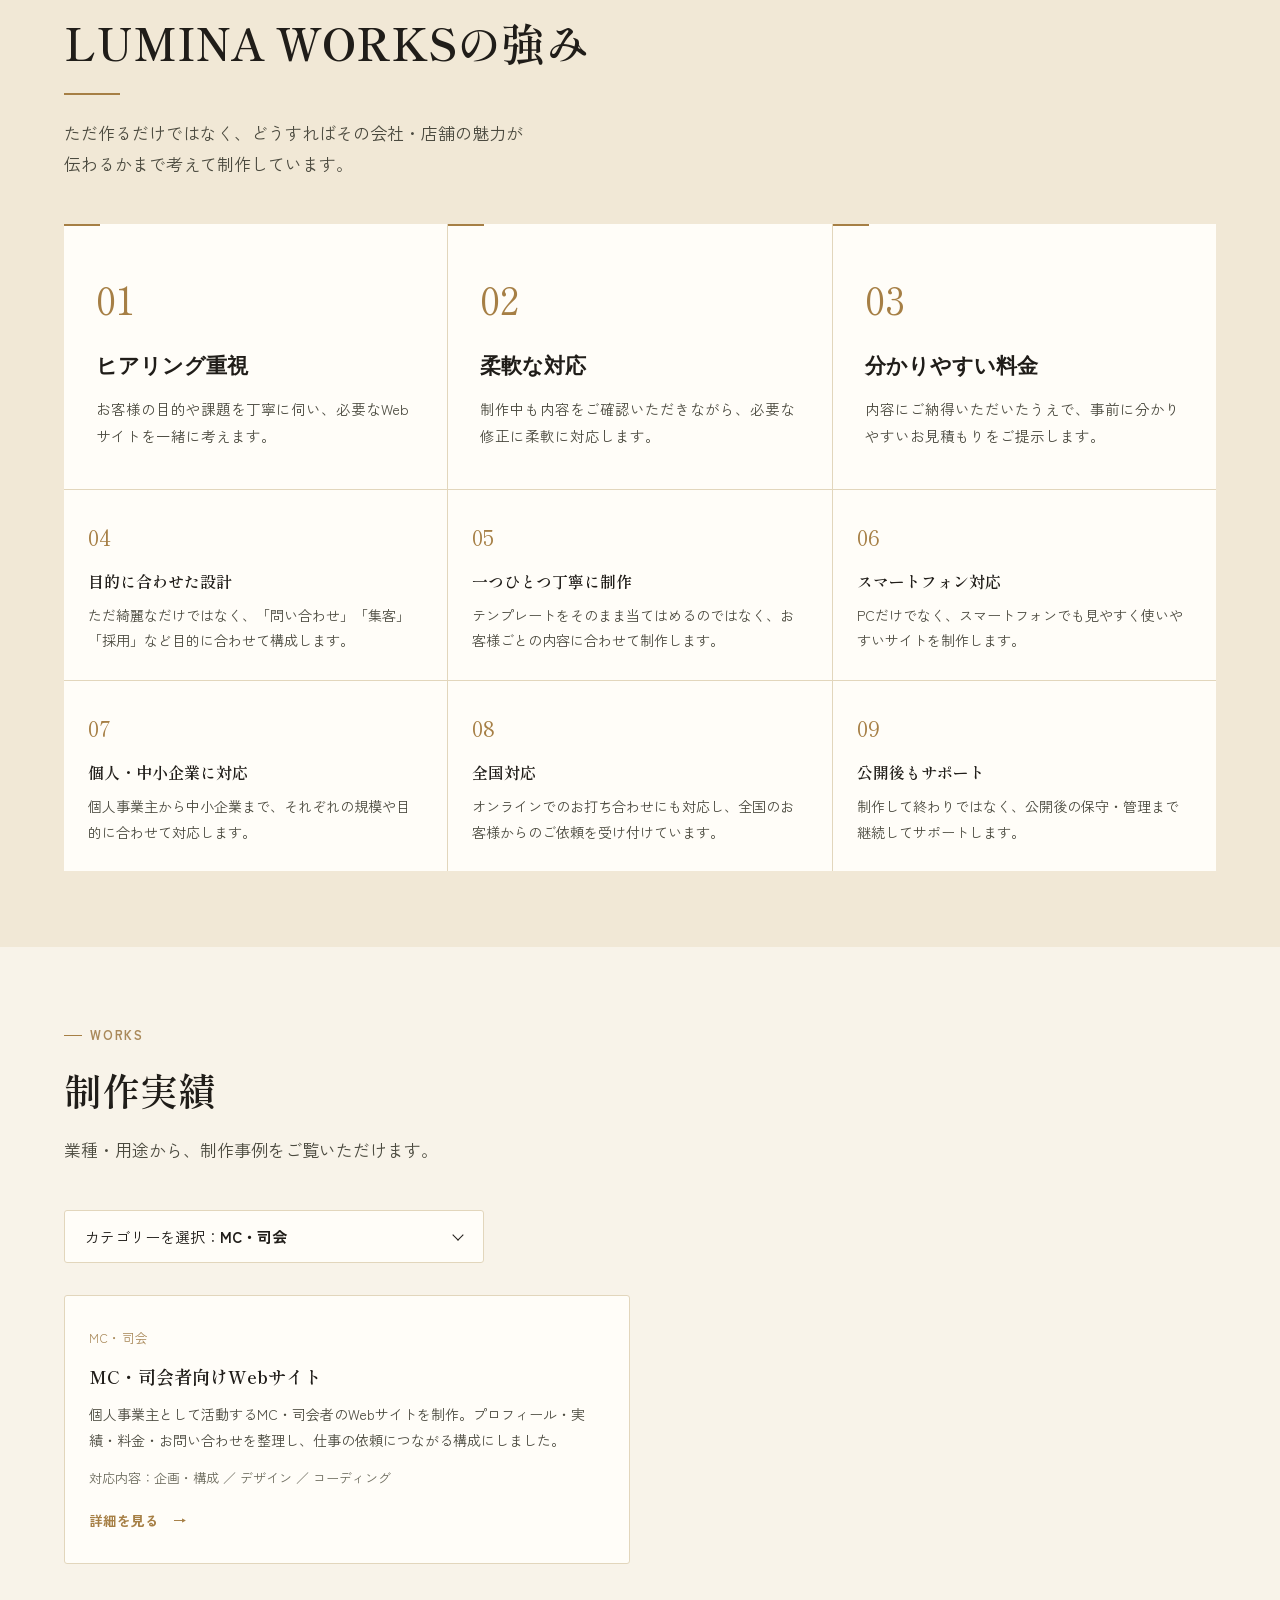
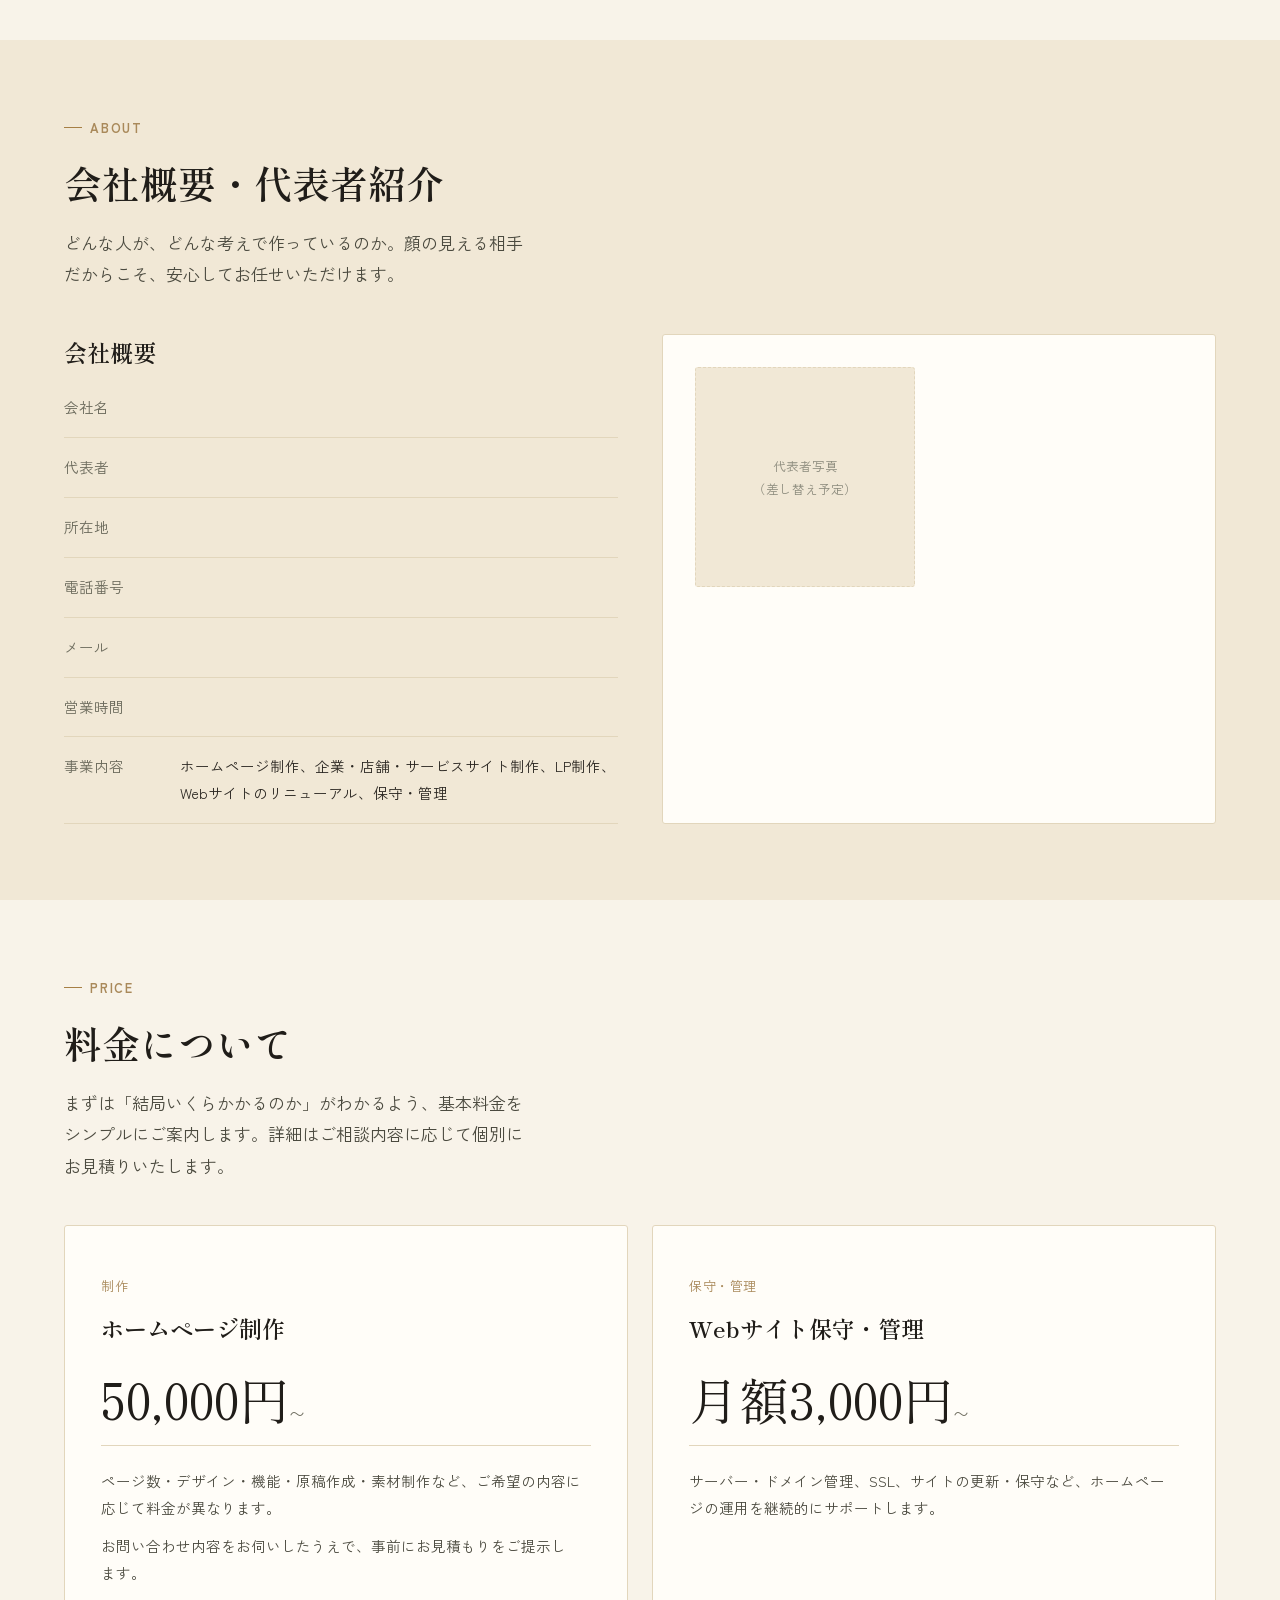
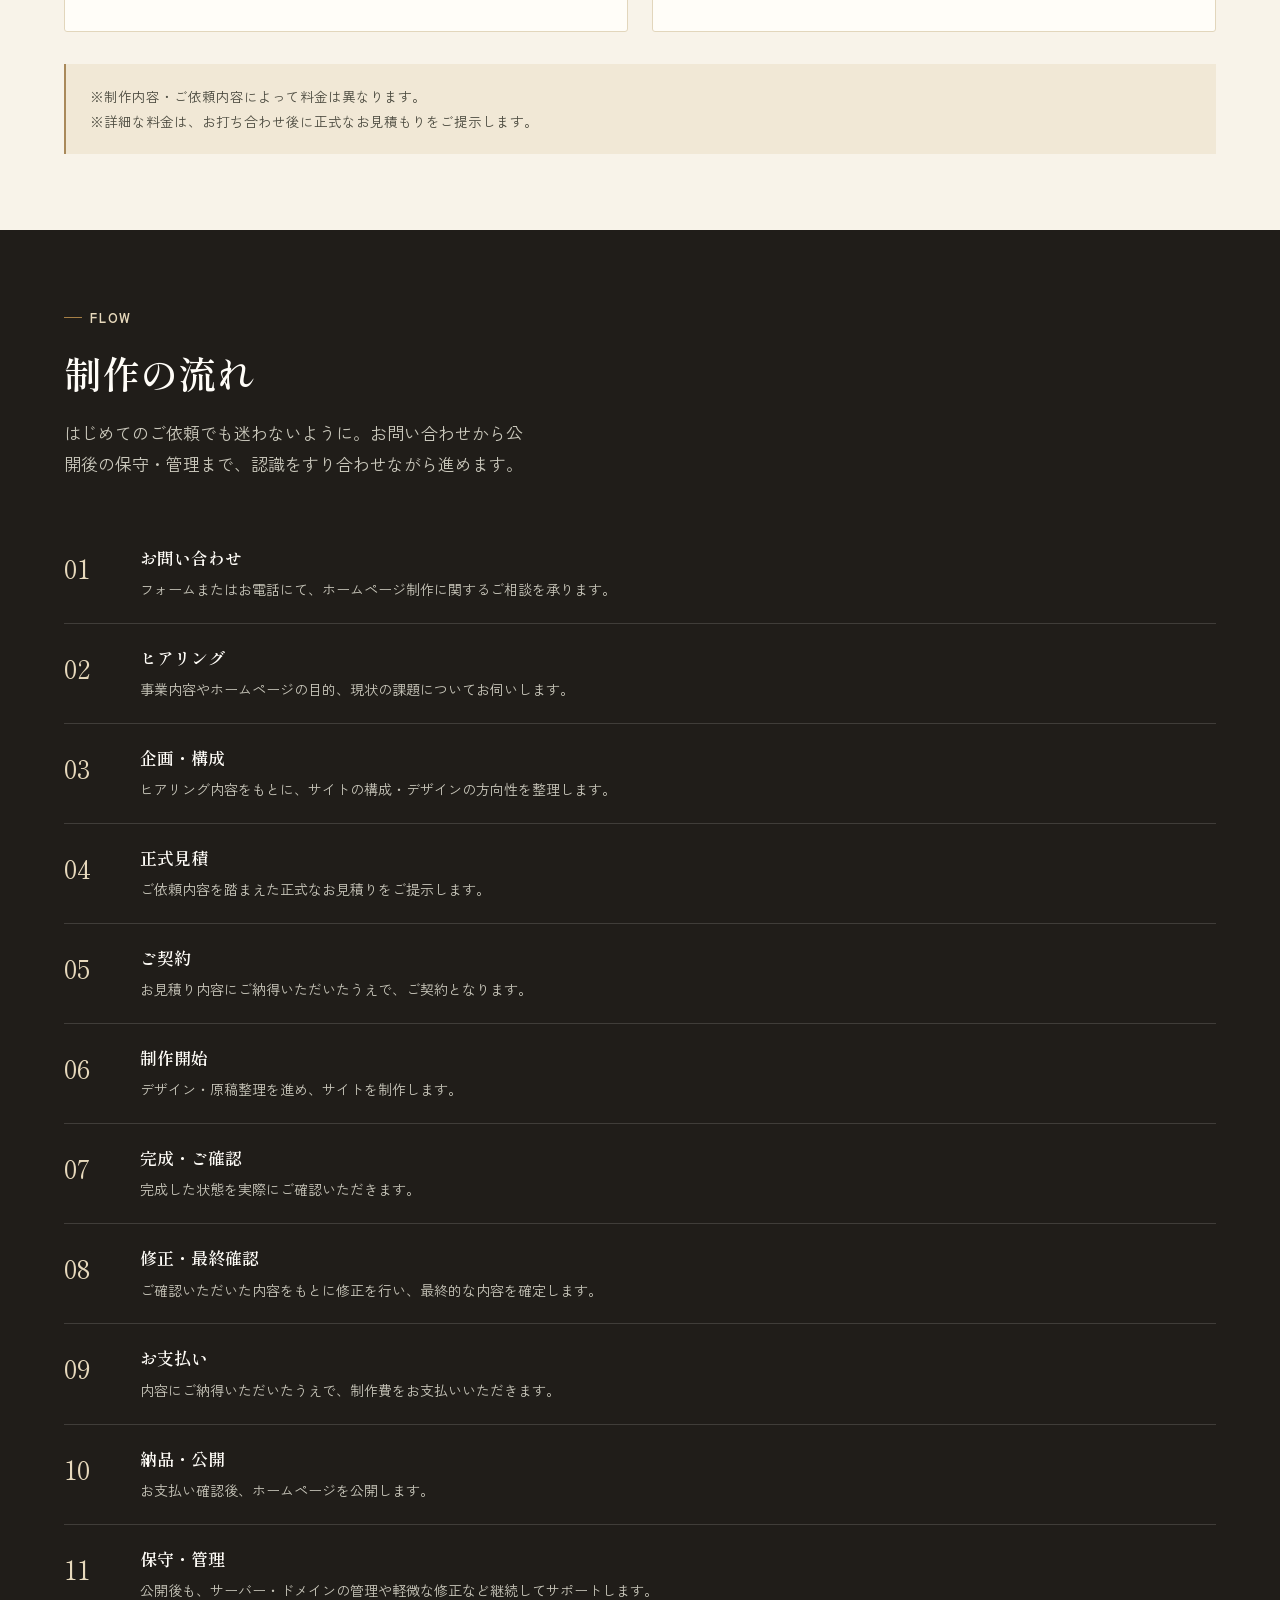
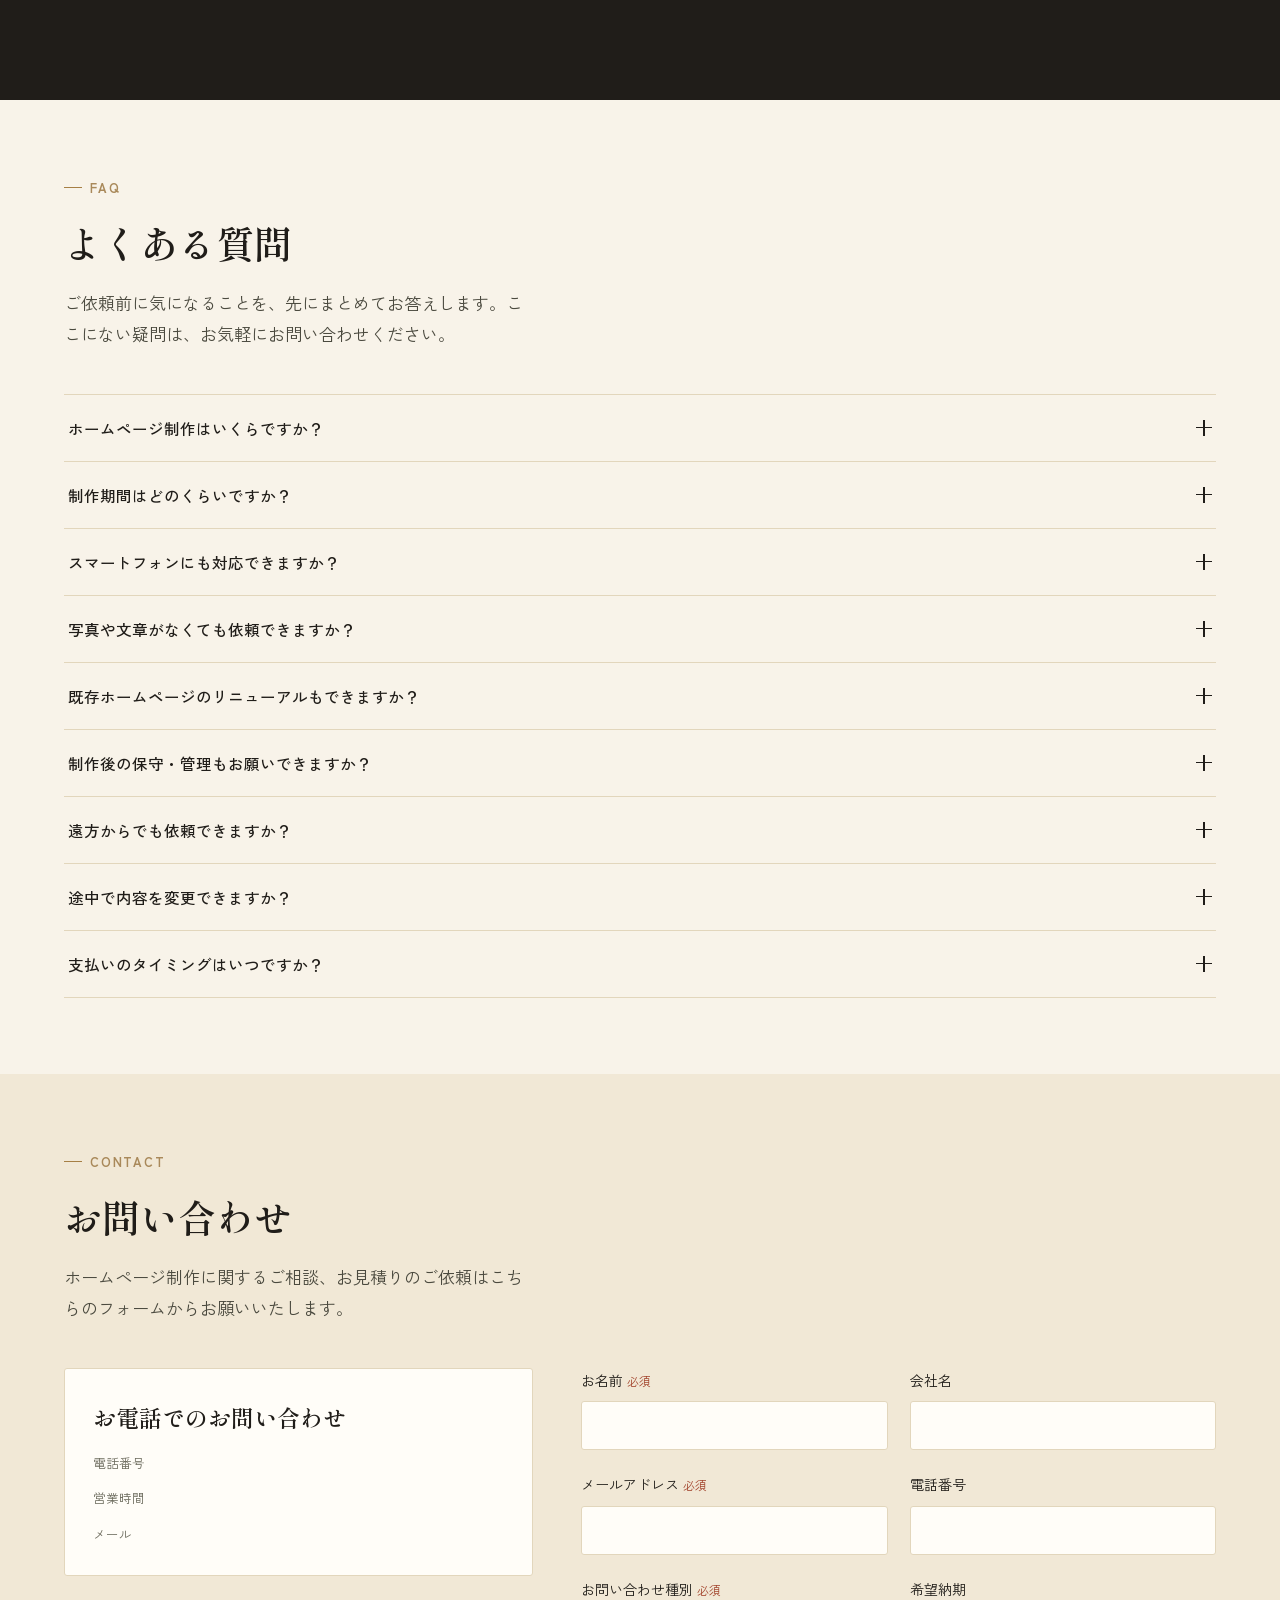
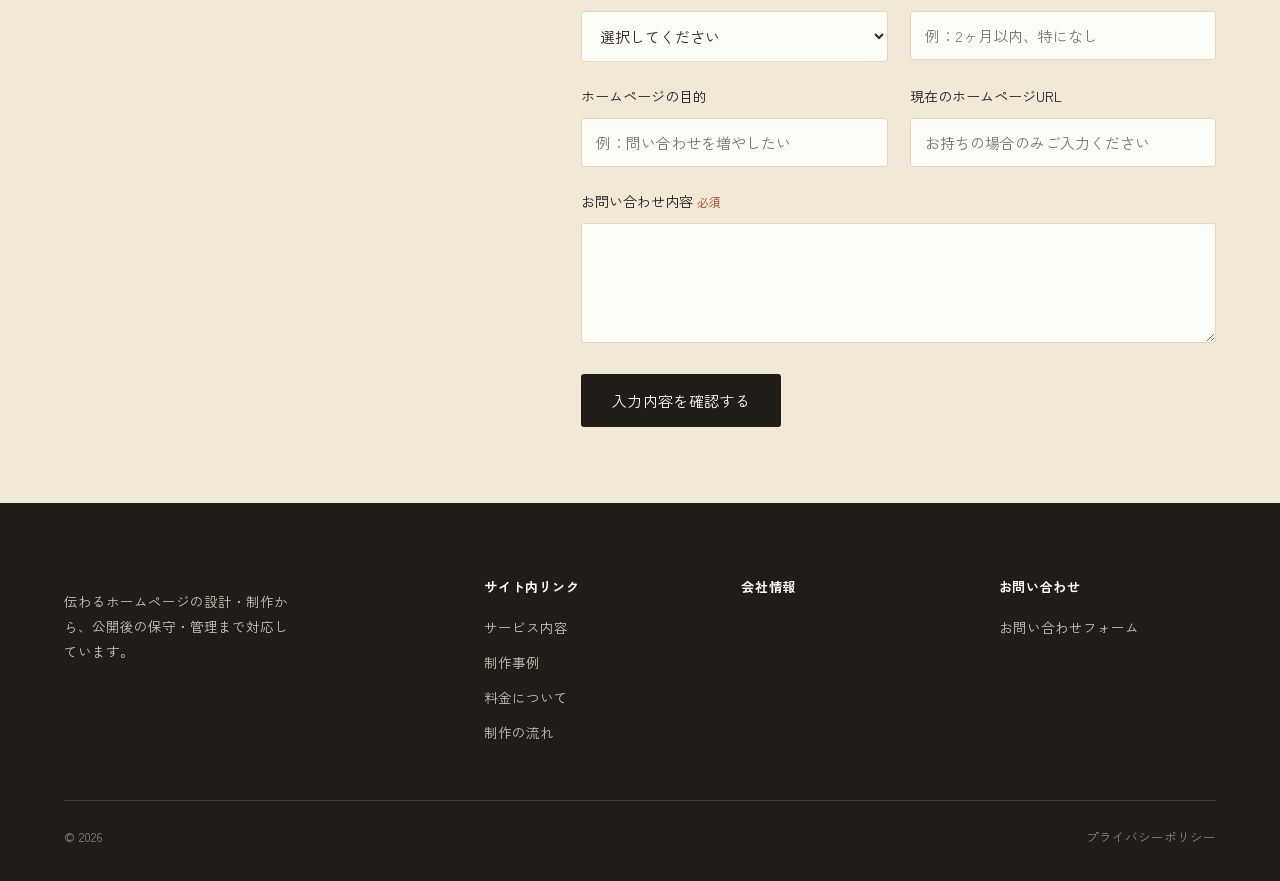
==== commit be5ceb30: "Add files via upload" ====
--- a/index.html
+++ b/index.html
@@ -246,52 +246,52 @@
     <div class="section-inner">
       <div class="section-head reveal">
         <span class="eyebrow">STRENGTH</span>
-        <h2>LUMINA WORKSの強み</h2>
+        <h2 class="section-head__title--strength">LUMINA WORKSの強み</h2>
         <p class="lead">ただ作るだけではなく、どうすればその会社・店舗の魅力が伝わるかまで考えて制作しています。</p>
       </div>
 
       <div class="strength-grid reveal">
-        <div class="strength-card strength-card--1">
+        <div class="strength-card strength-card--featured">
           <span class="num">01</span>
           <h3>ヒアリング重視</h3>
           <p>お客様の目的や課題を丁寧に伺い、必要なWebサイトを一緒に考えます。</p>
         </div>
-        <div class="strength-card strength-card--2">
+        <div class="strength-card strength-card--featured">
           <span class="num">02</span>
           <h3>柔軟な対応</h3>
           <p>制作中も内容をご確認いただきながら、必要な修正に柔軟に対応します。</p>
         </div>
-        <div class="strength-card strength-card--3">
+        <div class="strength-card strength-card--featured">
           <span class="num">03</span>
           <h3>分かりやすい料金</h3>
           <p>内容にご納得いただいたうえで、事前に分かりやすいお見積もりをご提示します。</p>
         </div>
-        <div class="strength-card strength-card--4">
+        <div class="strength-card">
           <span class="num">04</span>
           <h3>目的に合わせた設計</h3>
           <p>ただ綺麗なだけではなく、「問い合わせ」「集客」「採用」など目的に合わせて構成します。</p>
         </div>
-        <div class="strength-card strength-card--5">
+        <div class="strength-card">
           <span class="num">05</span>
           <h3>一つひとつ丁寧に<wbr>制作</h3>
           <p>テンプレートをそのまま当てはめるのではなく、お客様ごとの内容に合わせて制作します。</p>
         </div>
-        <div class="strength-card strength-card--6">
+        <div class="strength-card">
           <span class="num">06</span>
           <h3>スマートフォン<wbr>対応</h3>
           <p>PCだけでなく、スマートフォンでも見やすく使いやすいサイトを制作します。</p>
         </div>
-        <div class="strength-card strength-card--7">
+        <div class="strength-card">
           <span class="num">07</span>
           <h3>個人・中小企業に対応</h3>
           <p>個人事業主から中小企業まで、それぞれの規模や目的に合わせて対応します。</p>
         </div>
-        <div class="strength-card strength-card--8">
+        <div class="strength-card">
           <span class="num">08</span>
           <h3>全国対応</h3>
           <p>オンラインでのお打ち合わせにも対応し、全国のお客様からのご依頼を受け付けています。</p>
         </div>
-        <div class="strength-card strength-card--9">
+        <div class="strength-card">
           <span class="num">09</span>
           <h3>公開後もサポート</h3>
           <p>制作して終わりではなく、公開後の保守・管理まで継続してサポートします。</p>
--- a/style.css
+++ b/style.css
@@ -21,7 +21,7 @@
   --f-sans:  "Zen Kaku Gothic New", "Noto Sans JP", "Hiragino Sans", sans-serif;
 
   /* --- layout --- */
-  --w-max: 1120px;
+  --w-max: 1200px;
   --pad: clamp(20px, 5vw, 64px);
   --radius: 3px;
 }
@@ -230,6 +230,19 @@
 .section-head .eyebrow{ display:flex; margin-bottom:14px; }
 .section-head h2{ margin-bottom:16px; }
 
+/* STRENGTHセクションだけ、入口の印象を少し強くする（文字サイズ・余白のみで対応） */
+.section-head__title--strength{
+  font-size:clamp(30px,4vw,44px);
+  position:relative;
+  padding-bottom:20px;
+  margin-bottom:22px !important;
+}
+.section-head__title--strength::after{
+  content:"";
+  position:absolute; left:0; bottom:0; width:56px; height:2px;
+  background:var(--c-gold);
+}
+
 .bg-deep{ background:var(--c-paper-deep); }
 .bg-navy{ background:var(--c-navy); color:#EDEAE0; }
 .bg-navy h2, .bg-navy h3{ color:var(--c-white); }
@@ -286,49 +299,41 @@
 /* ============================================================
    STRENGTHS
    ============================================================ */
-.strength-grid{ display:grid; gap:2px; background:var(--c-line); }
+.strength-grid{ display:grid; gap:1px; background:var(--c-line); }
 .strength-card{
-  padding:32px 28px;
-  border-top:3px solid transparent;
-}
-.strength-card .num{ font-family:var(--f-serif); font-size:27px; display:block; margin-bottom:14px; }
-.strength-card h3{ margin-bottom:10px; }
-.strength-card p{ font-size:14.5px; color:#4B4A3F; }
+  background:var(--c-white);
+  padding:26px 24px;
+}
+.strength-card .num{
+  font-family:var(--f-serif); font-size:22px; color:var(--c-gold);
+  display:block; margin-bottom:12px;
+}
+.strength-card h3{ font-size:16px; font-weight:600; margin-bottom:8px; }
+.strength-card p{ font-size:14px; color:#4B4A3F; }
 @media (min-width:700px){ .strength-grid{ grid-template-columns:repeat(2,1fr); } }
 @media (min-width:1020px){ .strength-grid{ grid-template-columns:repeat(3,1fr); } }
 
-/* 9個それぞれに、同じブランドの中で見分けがつく色調を割り当てる
-   （原色は使わず、ゴールド・ブロンズ・アイボリー・ウォームグレーの範囲で構成） */
-.strength-card--1{ background:#F6E8C8; border-top-color:#C79A4A; }
-.strength-card--1 .num{ color:#B8903E; }
-
-.strength-card--2{ background:#EFD9A2; border-top-color:#B5843A; }
-.strength-card--2 .num{ color:#A2732E; }
-
-.strength-card--3{ background:#E9DABB; border-top-color:#AD9163; }
-.strength-card--3 .num{ color:#9C7C46; }
-
-.strength-card--4{ background:#EFEAE0; border-top-color:#B4AA95; }
-.strength-card--4 .num{ color:#8B8677; }
-
-.strength-card--5{ background:#E6E1D6; border-top-color:#A8A08C; }
-.strength-card--5 .num{ color:#767159; }
-
-.strength-card--6{ background:#F2E7CE; border-top-color:#C9A96E; }
-.strength-card--6 .num{ color:#B0904F; }
-
-.strength-card--7{ background:#EEDDB2; border-top-color:#BC9450; }
-.strength-card--7 .num{ color:#AD8945; }
-
-.strength-card--8{ background:#E9E3D8; border-top-color:#AEA48F; }
-.strength-card--8 .num{ color:#86816F; }
-
-.strength-card--9{ background:#E7D6B7; border-top-color:#B18F55; }
-.strength-card--9 .num{ color:#9C7C46; }
-
-/* 01〜03は特に差別化ポイントのため、見出しだけごく僅かに強調する
-   （カードの大きさ・形は他と統一したまま） */
-.strength-card--1 h3, .strength-card--2 h3, .strength-card--3 h3{ font-weight:700; }
+/* 01〜03：LUMINA WORKSの差別化ポイント。色ではなく、余白・文字サイズ・太さで
+   自然に視線が集まるようにする（背景色は他のカードと同じまま）。 */
+.strength-card--featured{
+  padding:40px 32px;
+  position:relative;
+}
+.strength-card--featured::before{
+  content:"";
+  position:absolute; top:0; left:0; width:36px; height:2px;
+  background:var(--c-gold);
+}
+.strength-card--featured .num{
+  font-size:38px;
+  margin-bottom:16px;
+}
+.strength-card--featured h3{
+  font-size:21px;
+  font-weight:700;
+  margin-bottom:12px;
+}
+.strength-card--featured p{ font-size:14.5px; }
 
 /* ============================================================
    WORKS
